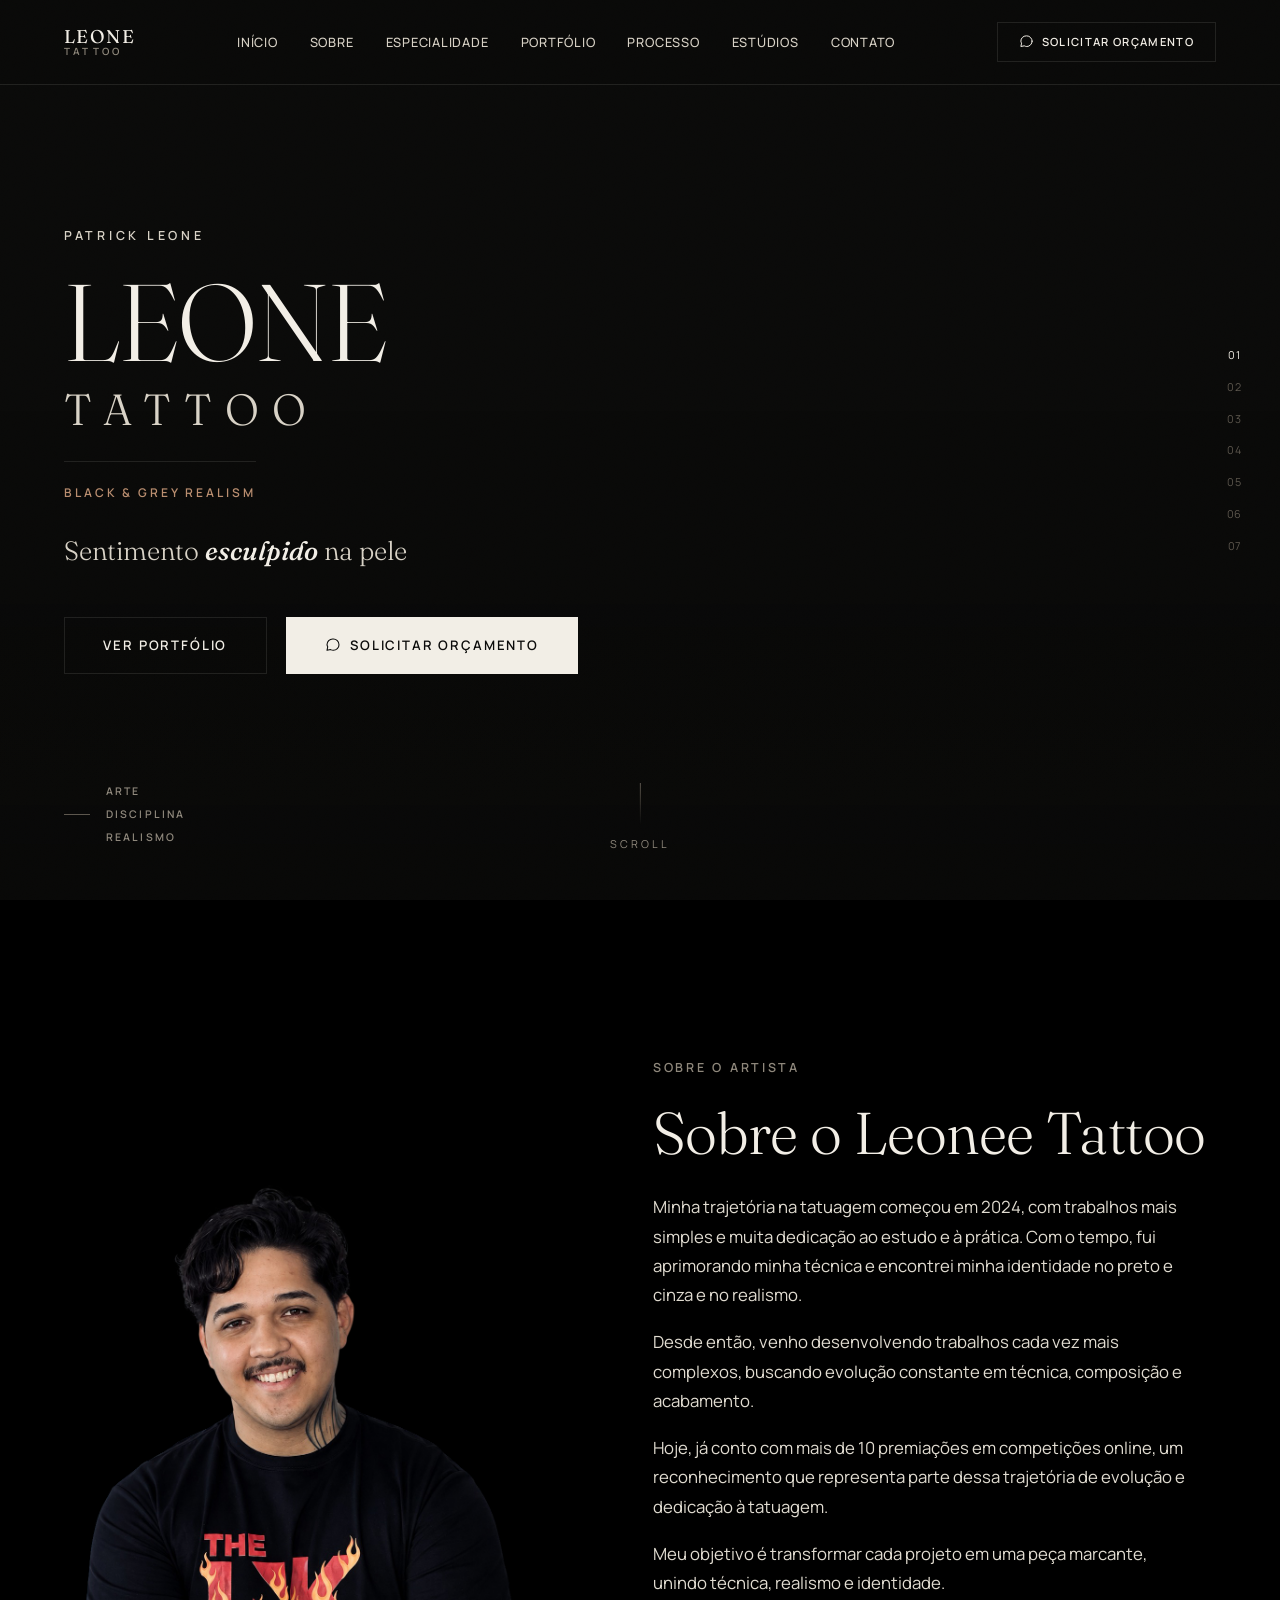
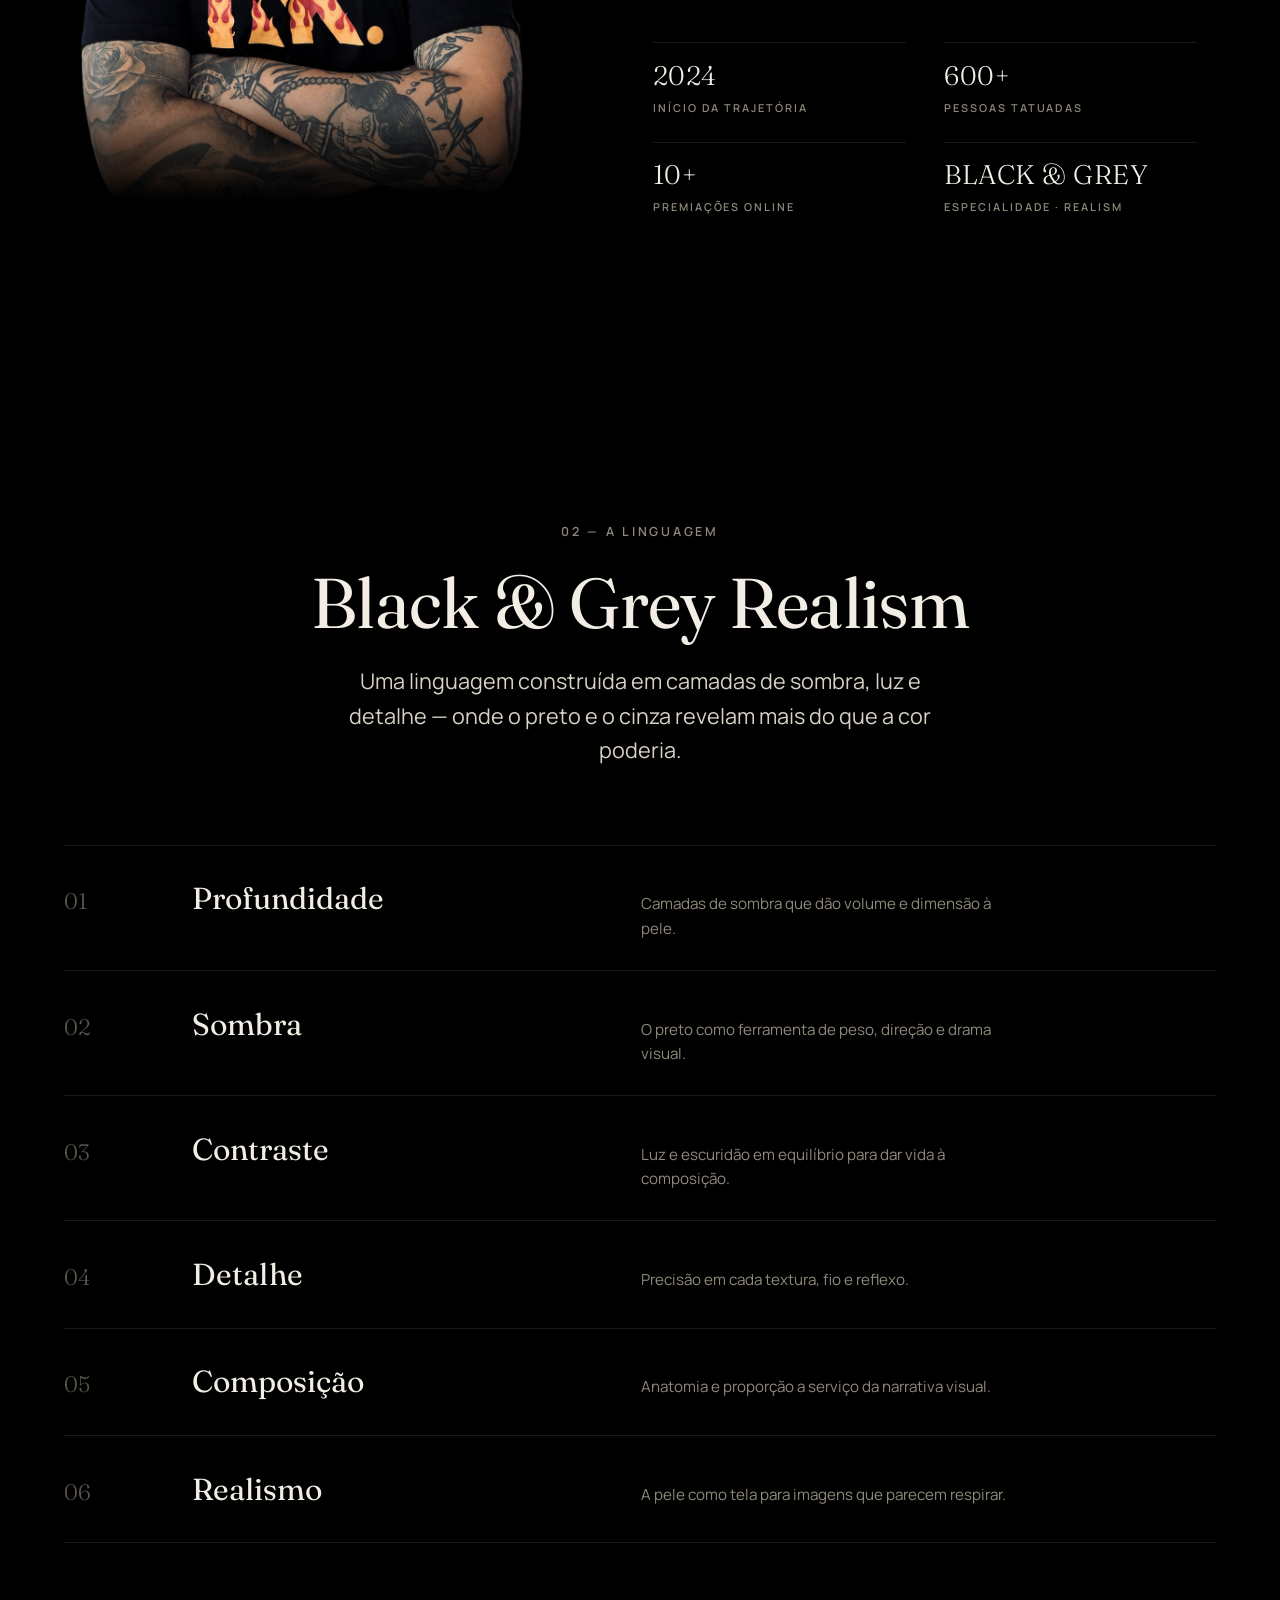
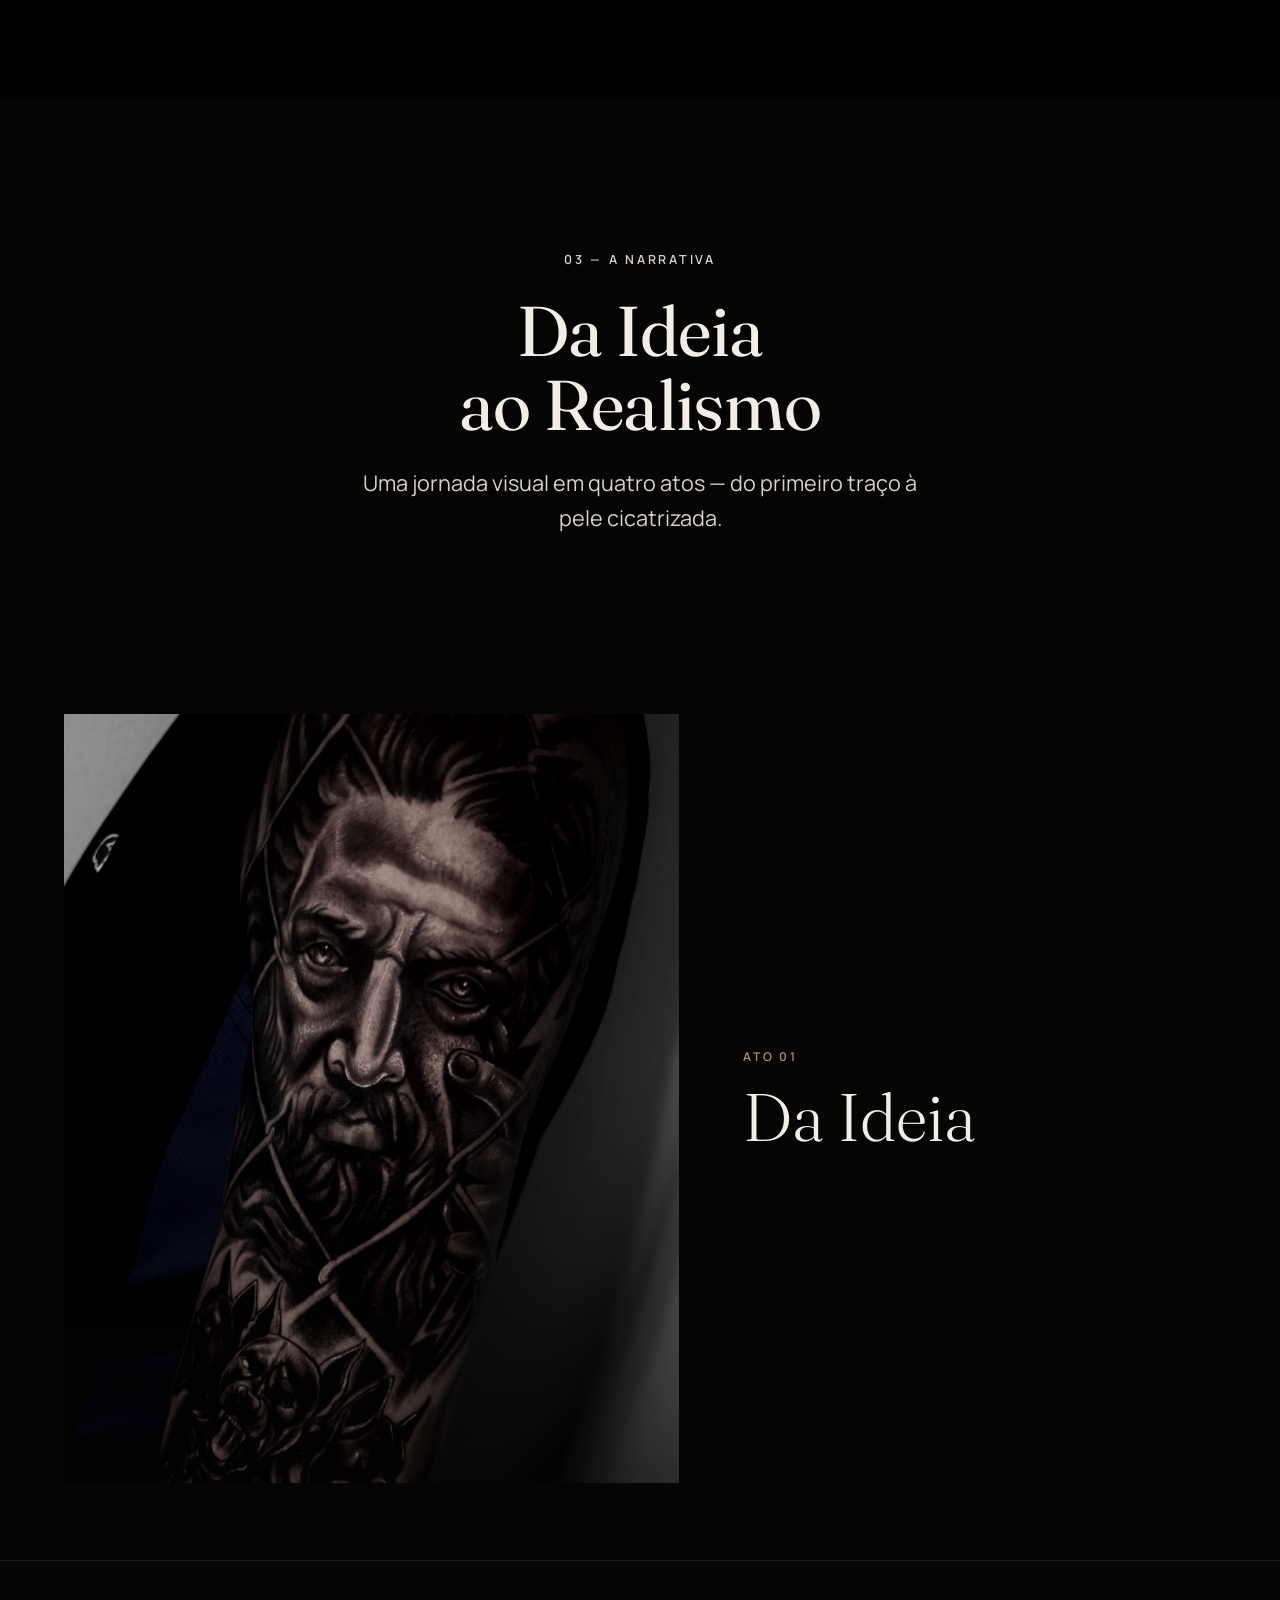
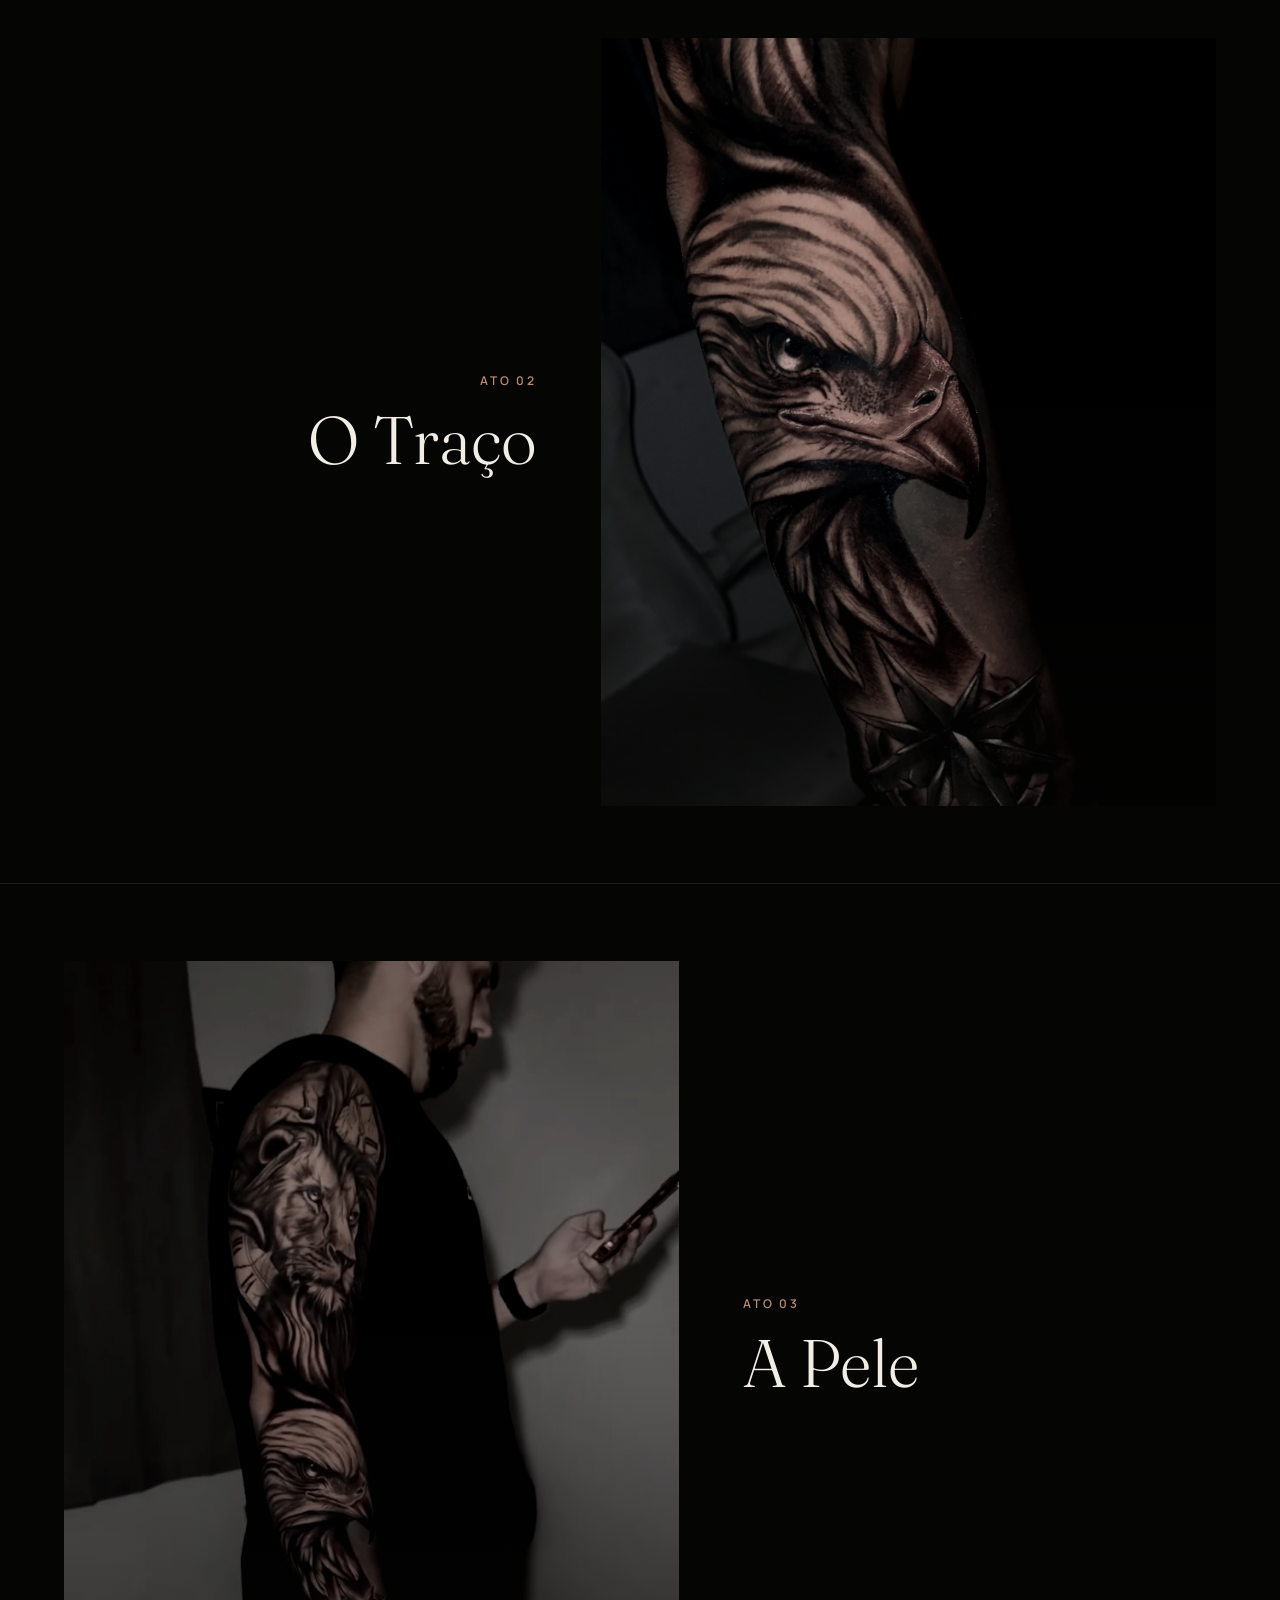
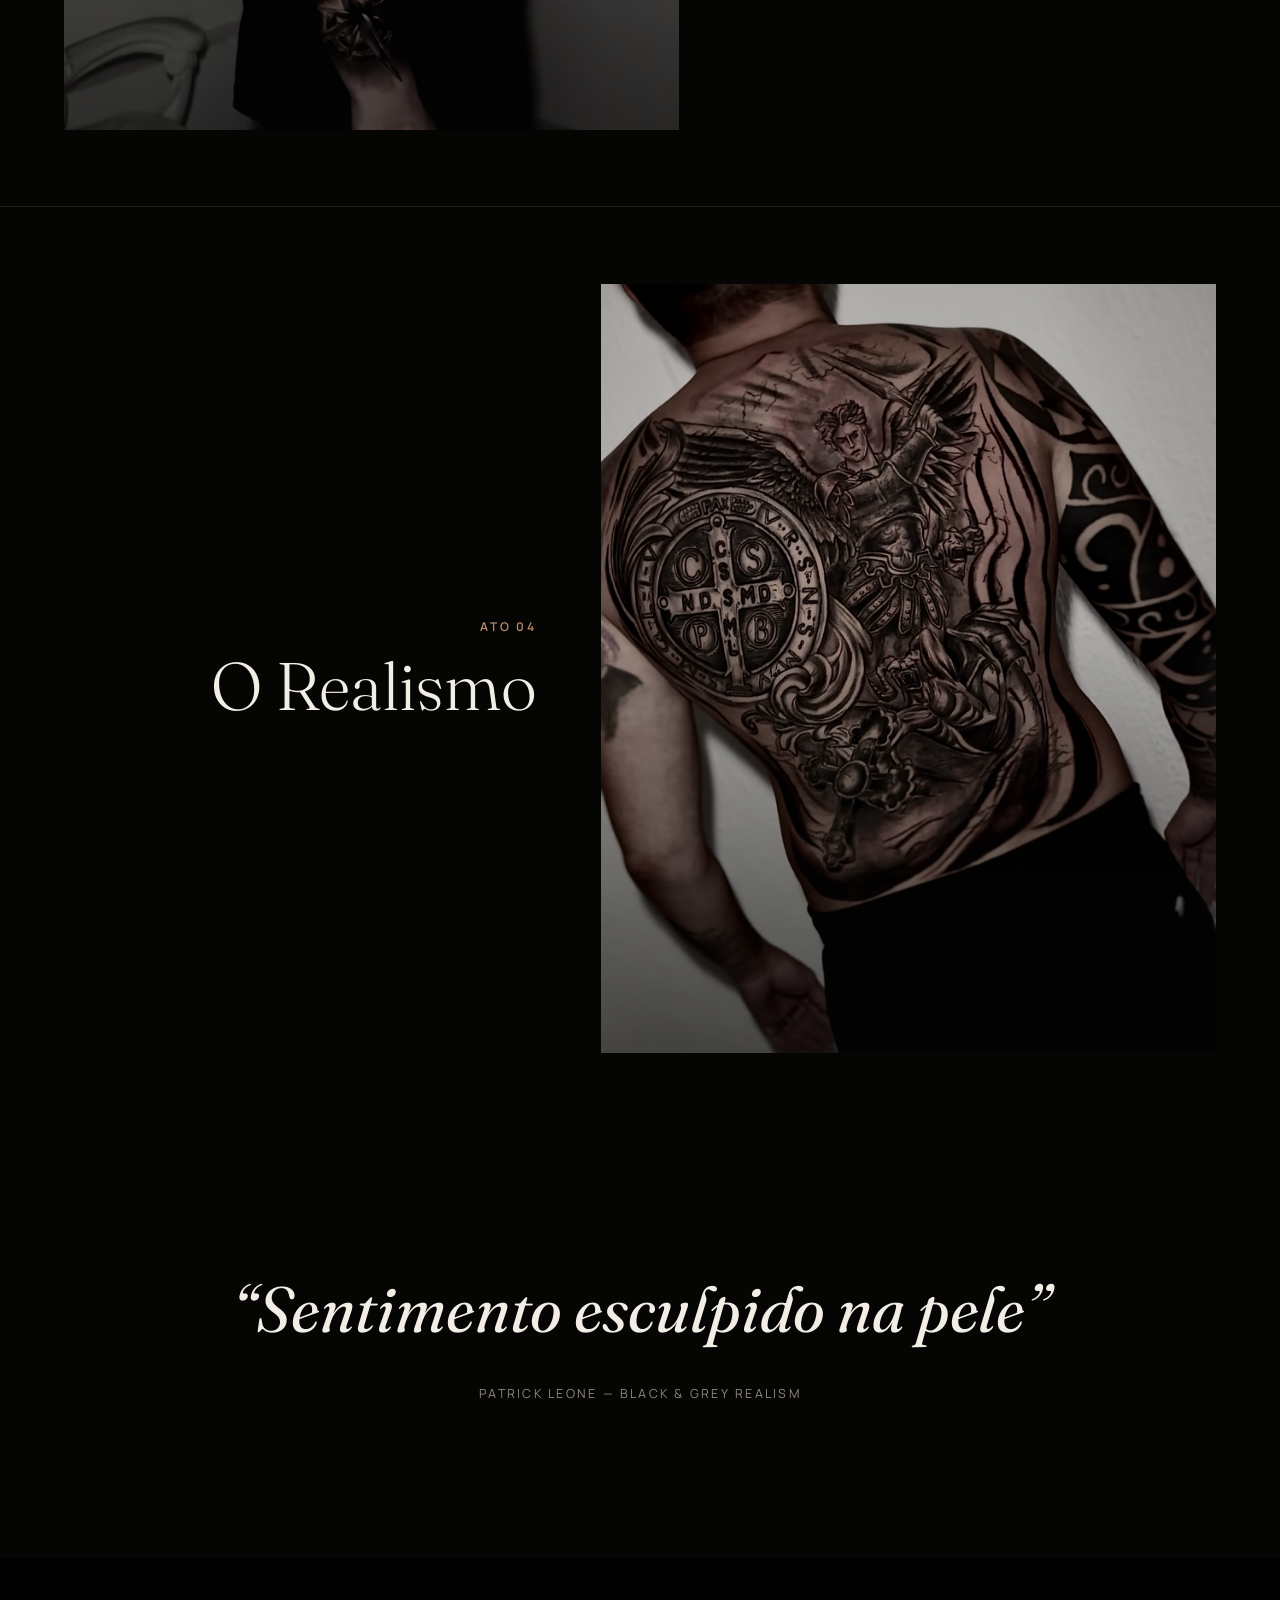
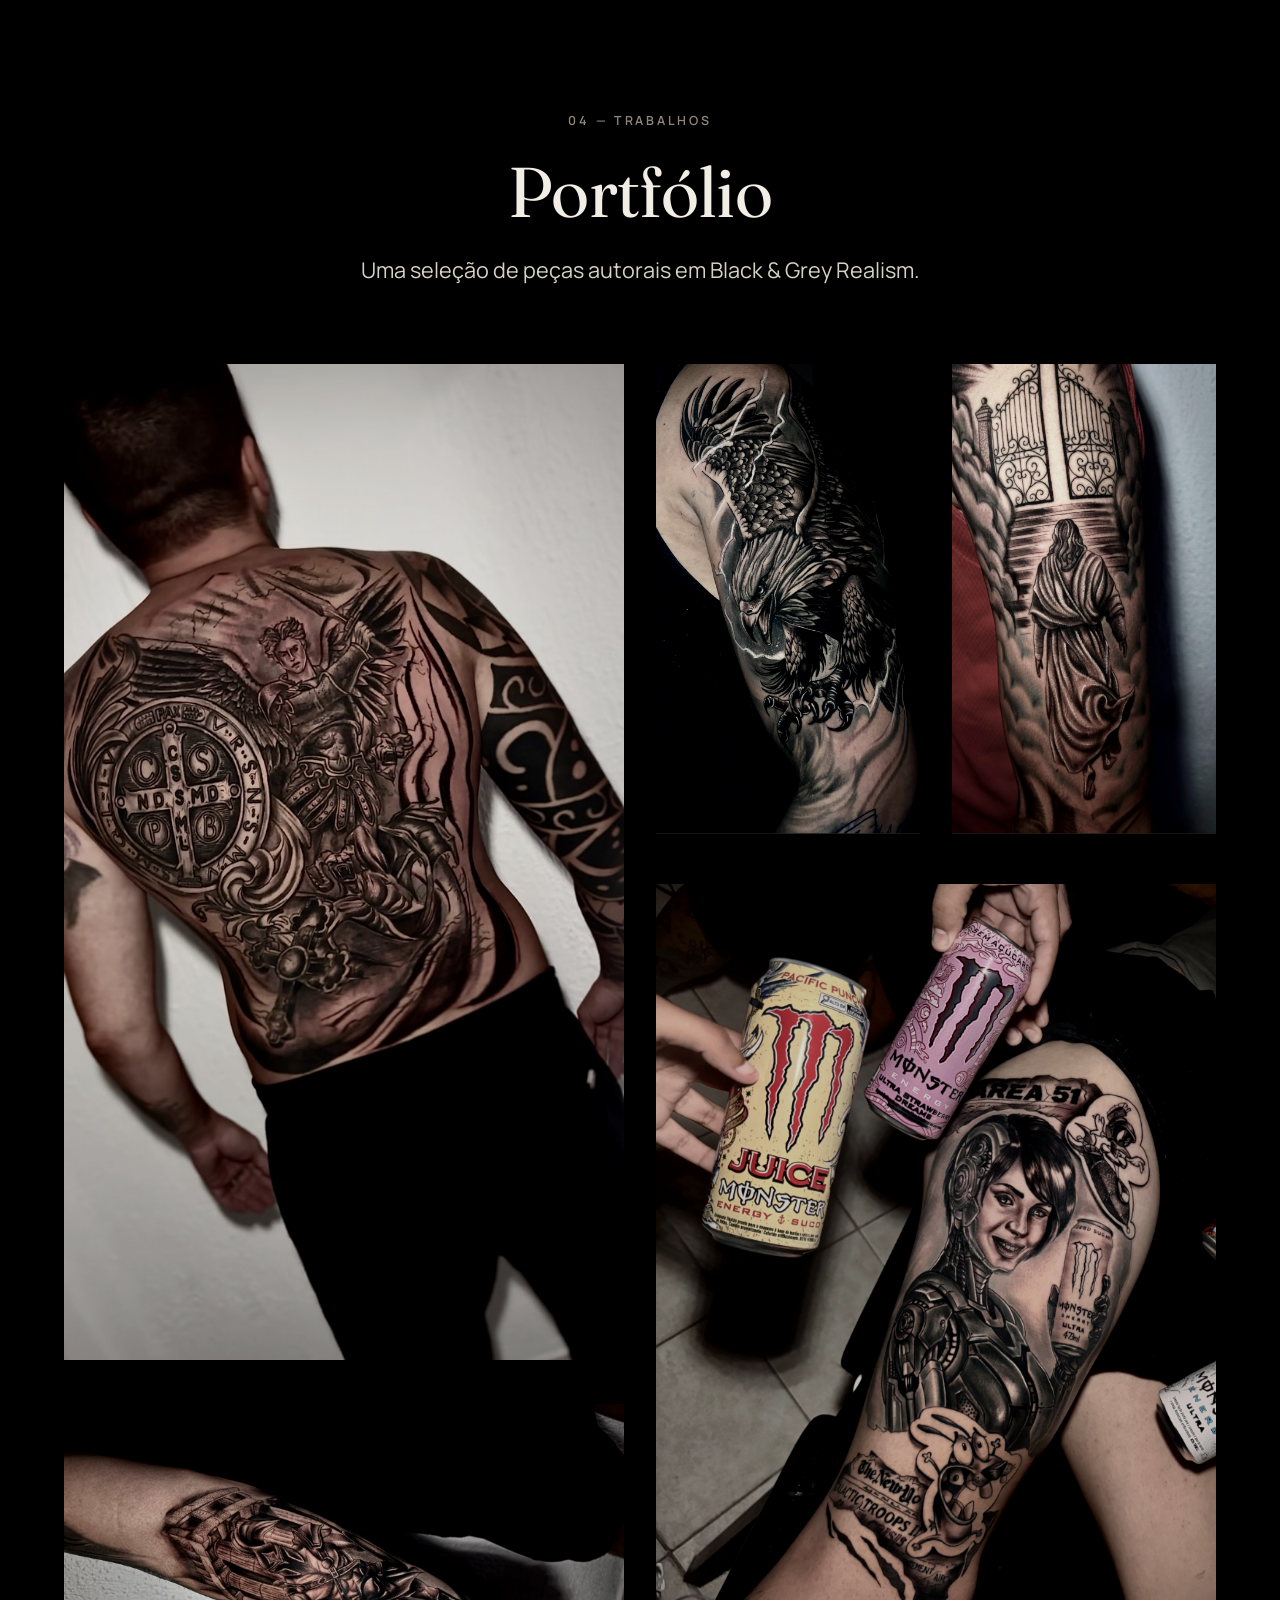
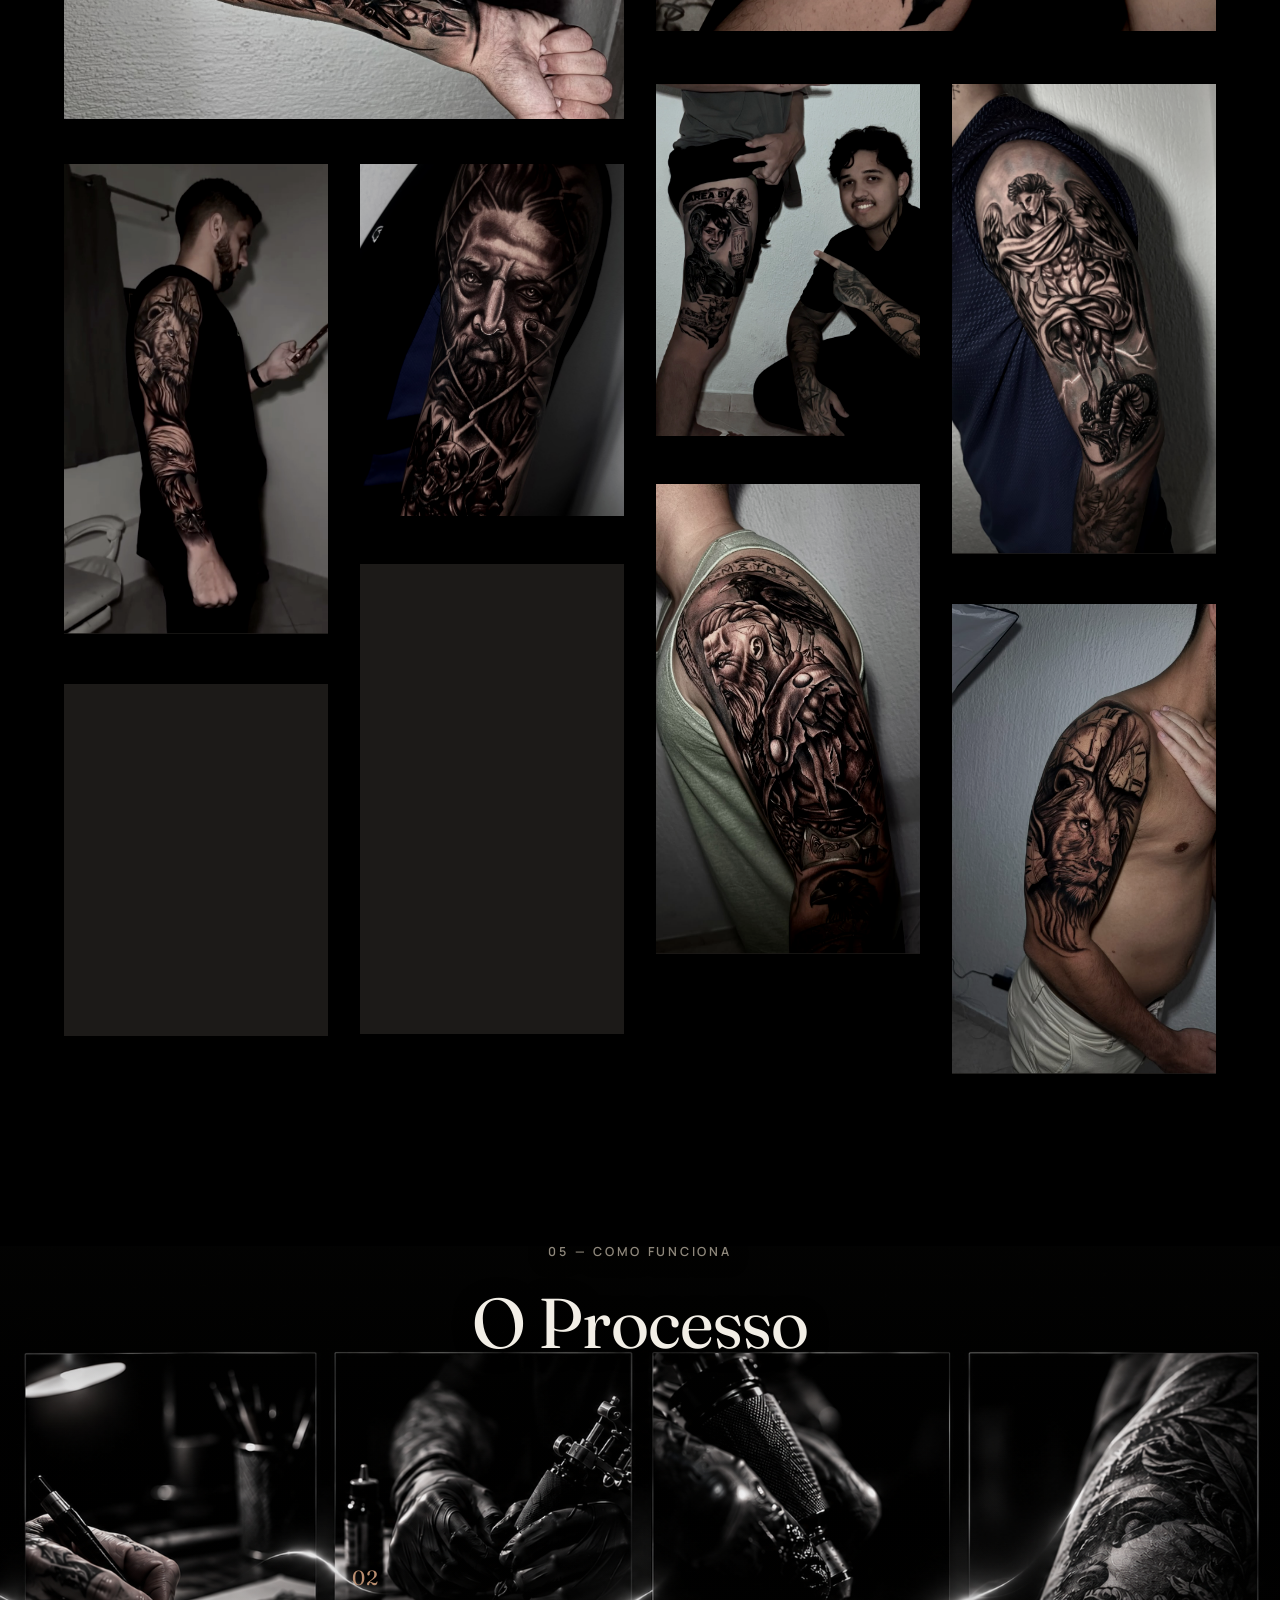
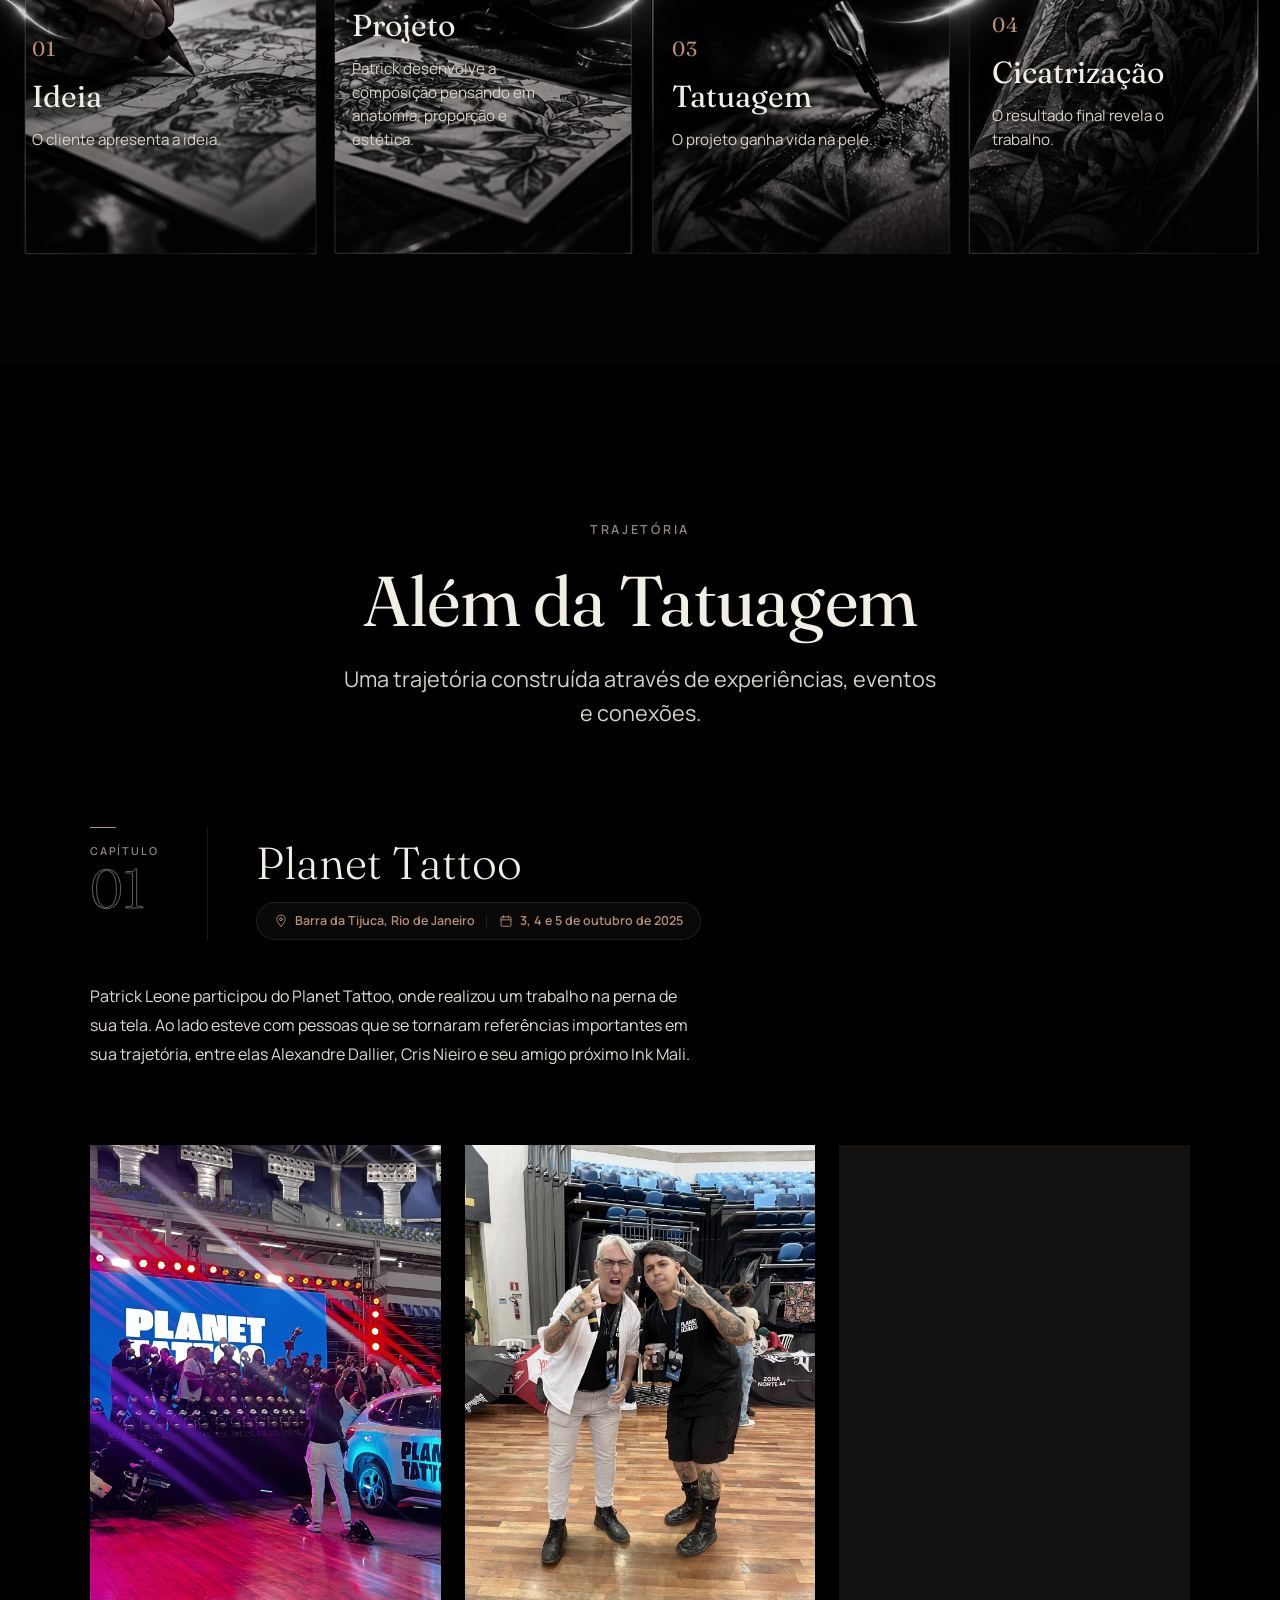
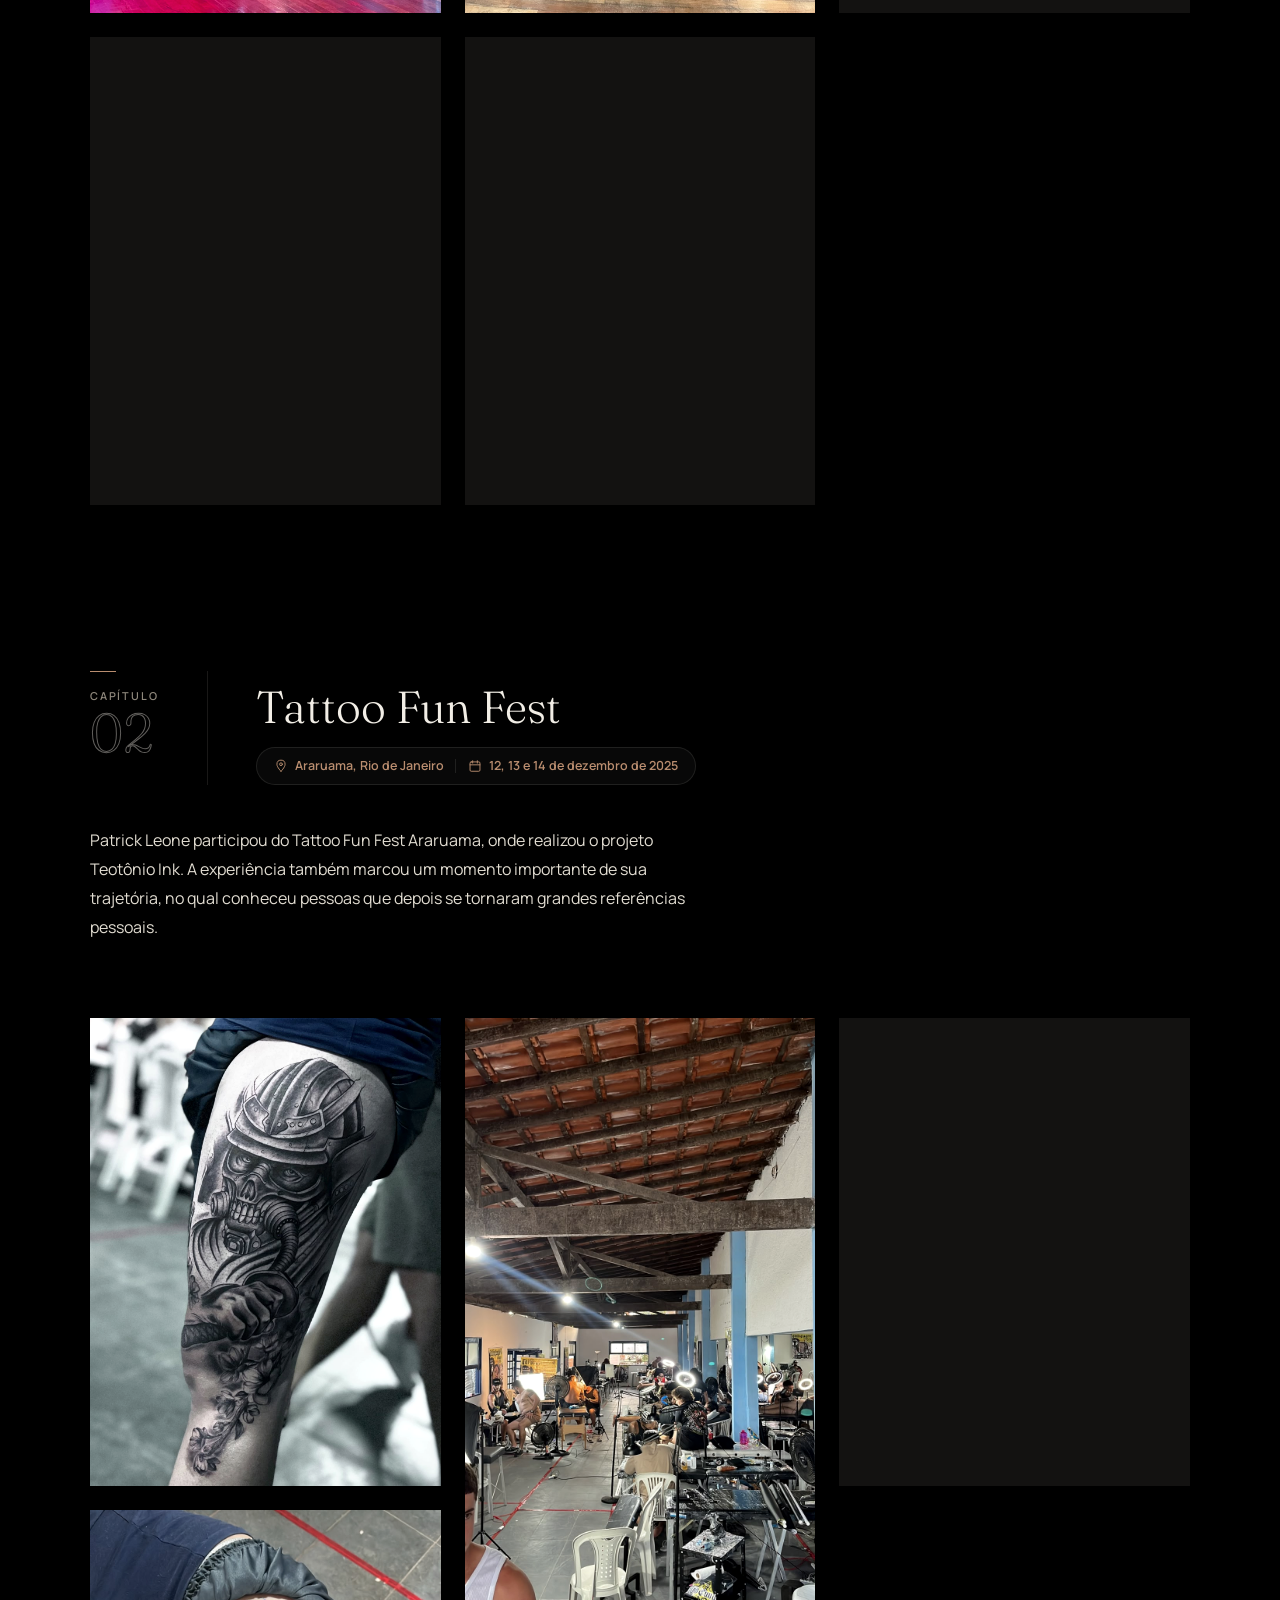
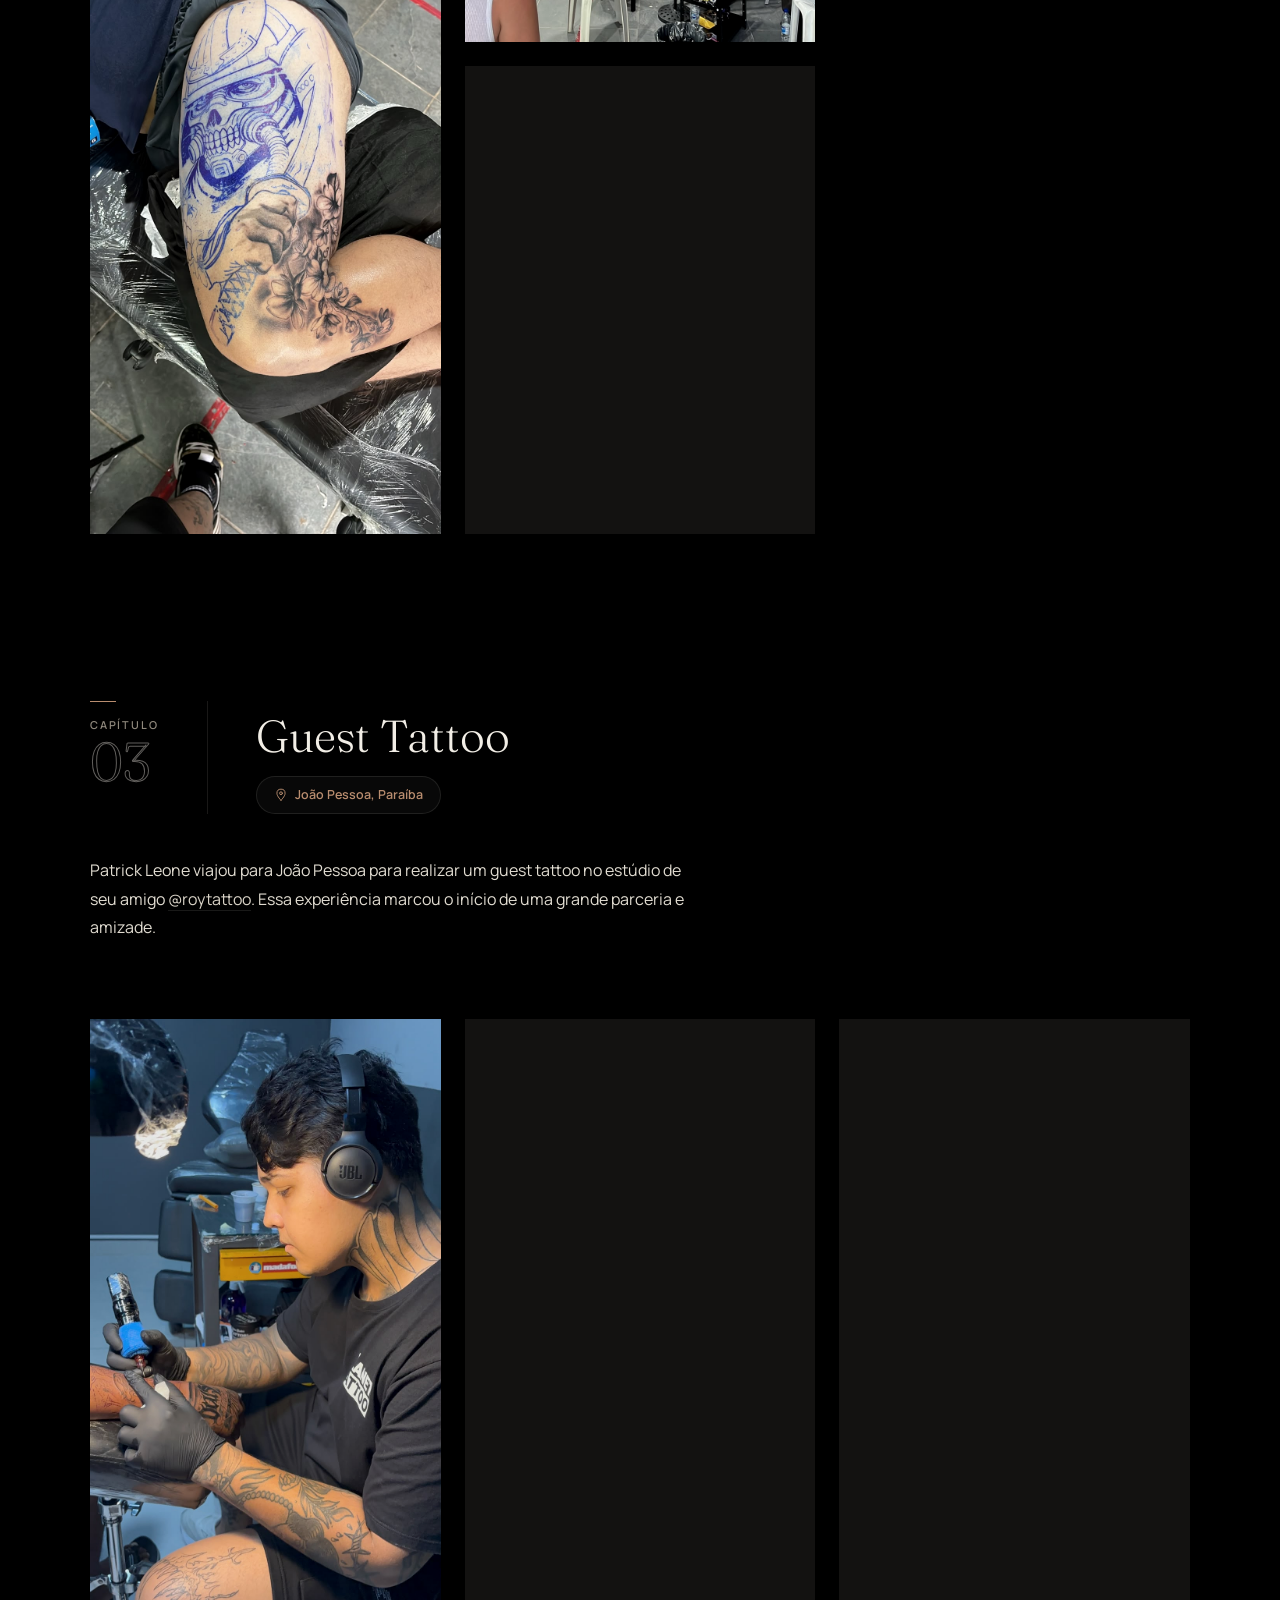
==== index.html @ 4dd58224 "Leone Tattoo — site inicial pronto para publicação" ====
<!DOCTYPE html>
<html lang="pt-BR">
<head>
<meta charset="UTF-8">
<meta name="viewport" content="width=device-width, initial-scale=1, viewport-fit=cover">
<title>Leone Tattoo | Tatuagem Black &amp; Grey Realism no Rio de Janeiro</title>
<meta name="description" content="Patrick Leone, tatuador de Black &amp; Grey Realism no Rio de Janeiro. Veja o portfólio, conheça o processo criativo e peça seu orçamento pelo WhatsApp.">
<meta name="robots" content="index, follow, max-image-preview:large">
<meta name="theme-color" content="#0a0a09">

<!-- SEO: TODAS as URLs absolutas abaixo (canonical, og:url, og:image, twitter:image e o
     JSON-LD) usam o domínio provisório https://DOMINIO-DO-SITE.com — o domínio oficial não
     está definido em nenhum lugar do projeto. Antes de publicar, substitua esse texto pelo
     domínio real (também em robots.txt e sitemap.xml). -->
<link rel="canonical" href="https://DOMINIO-DO-SITE.com/">

<link rel="icon" href="favicon.ico" sizes="48x48">
<link rel="icon" href="favicon.svg" type="image/svg+xml">
<link rel="apple-touch-icon" href="apple-touch-icon.png">

<meta property="og:type" content="website">
<meta property="og:site_name" content="Leone Tattoo">
<meta property="og:locale" content="pt_BR">
<meta property="og:title" content="Leone Tattoo | Tatuagem Black &amp; Grey Realism no Rio de Janeiro">
<meta property="og:description" content="Patrick Leone, tatuador de Black &amp; Grey Realism no Rio de Janeiro. Veja o portfólio, conheça o processo criativo e peça seu orçamento pelo WhatsApp.">
<meta property="og:url" content="https://DOMINIO-DO-SITE.com/">
<meta property="og:image" content="https://DOMINIO-DO-SITE.com/assets/hero/hero-scene.jpg">
<meta property="og:image:type" content="image/jpeg">
<meta property="og:image:width" content="1536">
<meta property="og:image:height" content="1024">
<meta property="og:image:alt" content="Agulha de tatuagem em ação sobre uma tatuagem realista em preto e cinza">

<meta name="twitter:card" content="summary_large_image">
<meta name="twitter:title" content="Leone Tattoo | Tatuagem Black &amp; Grey Realism no Rio de Janeiro">
<meta name="twitter:description" content="Patrick Leone, tatuador de Black &amp; Grey Realism no Rio de Janeiro. Veja o portfólio, conheça o processo criativo e peça seu orçamento pelo WhatsApp.">
<meta name="twitter:image" content="https://DOMINIO-DO-SITE.com/assets/hero/hero-scene.jpg">
<meta name="twitter:image:alt" content="Agulha de tatuagem em ação sobre uma tatuagem realista em preto e cinza">

<!-- Dados estruturados (schema.org). Só informações que já estão publicadas no próprio site:
     nome, Instagram, WhatsApp, cidade (Rio de Janeiro — Brasil) e os dois estúdios. Sem
     endereço de rua, avaliações, preço ou horários (não existem no projeto), então nada disso
     foi inventado — por isso NÃO há LocalBusiness (o Google exige endereço completo). -->
<script type="application/ld+json">
{
  "@context": "https://schema.org",
  "@graph": [
    {
      "@type": "WebSite",
      "@id": "https://DOMINIO-DO-SITE.com/#website",
      "url": "https://DOMINIO-DO-SITE.com/",
      "name": "Leone Tattoo",
      "inLanguage": "pt-BR",
      "publisher": { "@id": "https://DOMINIO-DO-SITE.com/#organization" }
    },
    {
      "@type": "WebPage",
      "@id": "https://DOMINIO-DO-SITE.com/#webpage",
      "url": "https://DOMINIO-DO-SITE.com/",
      "name": "Leone Tattoo | Tatuagem Black & Grey Realism no Rio de Janeiro",
      "description": "Patrick Leone, tatuador de Black & Grey Realism no Rio de Janeiro. Veja o portfólio, conheça o processo criativo e peça seu orçamento pelo WhatsApp.",
      "inLanguage": "pt-BR",
      "isPartOf": { "@id": "https://DOMINIO-DO-SITE.com/#website" },
      "about": { "@id": "https://DOMINIO-DO-SITE.com/#patrick" },
      "primaryImageOfPage": {
        "@type": "ImageObject",
        "url": "https://DOMINIO-DO-SITE.com/assets/hero/hero-scene.jpg",
        "width": 1536,
        "height": 1024
      }
    },
    {
      "@type": "Organization",
      "@id": "https://DOMINIO-DO-SITE.com/#organization",
      "name": "Leone Tattoo",
      "url": "https://DOMINIO-DO-SITE.com/",
      "image": "https://DOMINIO-DO-SITE.com/assets/hero/hero-scene.jpg",
      "founder": { "@id": "https://DOMINIO-DO-SITE.com/#patrick" },
      "sameAs": ["https://www.instagram.com/leonee_tattoo/"],
      "contactPoint": {
        "@type": "ContactPoint",
        "telephone": "+55-21-97698-1687",
        "contactType": "customer service",
        "availableLanguage": "Portuguese"
      }
    },
    {
      "@type": "Person",
      "@id": "https://DOMINIO-DO-SITE.com/#patrick",
      "name": "Patrick Leone",
      "jobTitle": "Tatuador",
      "description": "Tatuador especializado em Black & Grey Realism.",
      "url": "https://DOMINIO-DO-SITE.com/",
      "image": "https://DOMINIO-DO-SITE.com/assets/artist/pratrick%20leone.png",
      "telephone": "+55-21-97698-1687",
      "sameAs": ["https://www.instagram.com/leonee_tattoo/"],
      "knowsAbout": ["Black & Grey Realism", "Tatuagem realista"],
      "address": { "@type": "PostalAddress", "addressLocality": "Rio de Janeiro", "addressCountry": "BR" },
      "worksFor": { "@id": "https://DOMINIO-DO-SITE.com/#organization" },
      "workLocation": [
        {
          "@type": "Place",
          "name": "DeAngelis Tattoo Studio",
          "description": "Barra da Tijuca",
          "sameAs": "https://www.instagram.com/deangelistattoostudio/"
        },
        {
          "@type": "Place",
          "name": "Torre Tattoo Estúdio",
          "description": "Vista Alegre",
          "sameAs": "https://www.instagram.com/torretattooestudio/"
        }
      ]
    },
    {
      "@type": "Service",
      "@id": "https://DOMINIO-DO-SITE.com/#service",
      "name": "Tatuagem em Black & Grey Realism",
      "serviceType": "Tatuagem",
      "provider": { "@id": "https://DOMINIO-DO-SITE.com/#patrick" },
      "areaServed": { "@type": "City", "name": "Rio de Janeiro" }
    }
  ]
}
</script>

<link rel="preconnect" href="https://fonts.googleapis.com">
<link rel="preconnect" href="https://fonts.gstatic.com" crossorigin>
<link rel="preconnect" href="https://cdn.jsdelivr.net">
<link href="https://fonts.googleapis.com/css2?family=Fraunces:ital,opsz,wght@0,9..144,300;0,9..144,400;0,9..144,500;0,9..144,600;1,9..144,400;1,9..144,500&family=Manrope:wght@300;400;500;600;700&family=Playfair+Display:wght@700;800;900&display=swap" rel="stylesheet">

<link rel="stylesheet" href="css/style.css">
</head>
<body>

<header class="site-header" id="site-header">
  <div class="container header-inner">
    <a href="#hero" class="logo">LEONE<span>TATTOO</span></a>

    <nav class="main-nav" id="main-nav" aria-label="Navegação principal">
      <a href="#hero">Início</a>
      <a href="#sobre">Sobre</a>
      <a href="#especialidade">Especialidade</a>
      <a href="#portfolio">Portfólio</a>
      <a href="#processo">Processo</a>
      <a href="#estudios">Estúdios</a>
      <a href="#contato">Contato</a>
    </nav>

    <a href="#contato" class="btn btn-header">
      <svg viewBox="0 0 24 24" width="15" height="15" fill="none" stroke="currentColor" stroke-width="1.6" stroke-linecap="round" stroke-linejoin="round" aria-hidden="true"><path d="M21 11.5a8.5 8.5 0 0 1-8.5 8.5 8.4 8.4 0 0 1-4.1-1.1L3 20l1.1-5.4A8.4 8.4 0 0 1 3 11.5 8.5 8.5 0 0 1 11.5 3h.9A8.5 8.5 0 0 1 21 11.5Z"/></svg>
      Solicitar Orçamento
    </a>

    <button class="nav-toggle" id="nav-toggle" aria-label="Abrir menu" aria-expanded="false" aria-controls="main-nav">
      <span></span>
      <span></span>
      <span></span>
    </button>
  </div>
</header>

<main>

  <!-- ================= 1. HERO ================= -->
  <!-- Cena principal: o vídeo assets/video/Torre_Tattoo_Studio_logo_reveal.mp4 (animação
       cinematográfica do logo da Torre Tattoo Studio sobre fundo preto, 1280x720) É o fundo
       do Hero. Trocado no lugar do antigo assets/video/tattoo-machine.mp4 (removido do
       projeto pelo usuário) — o arquivo assets/hero/hero-scene.jpg também não é usado aqui.
       .hero-bg-video ocupa 100% do Hero (position:absolute + object-fit:cover).
       AUTÔNOMO por definição: autoplay+loop+muted+playsinline, sem nenhum JS controlando
       currentTime/scale/pan por scroll (isso existia só para o vídeo antigo e foi removido
       de js/app.js). O vídeo toca do jeito que foi gravado, sem filtro/brightness/overlay
       animado por cima, independente de scroll ou interação. O scroll continua controlando
       só a coreografia de texto do Hero (pin + fade/parallax), que não mudou. -->
  <section class="section hero" id="hero">
    <div class="hero-photo">
      <video class="hero-bg-video" src="assets/video/Torre_Tattoo_Studio_logo_reveal.mp4" autoplay muted loop playsinline preload="auto" aria-hidden="true"></video>
      <div class="hero-photo-scrim"></div>
    </div>

    <div class="hero-content container">
      <div class="hero-text">
        <span class="hero-eyebrow">Patrick Leone</span>
        <h1 class="hero-title">
          <span class="line">LEONE</span>
          <span class="line hero-title-sub">TATTOO</span>
        </h1>
        <span class="hero-tag">Black &amp; Grey Realism</span>
        <p class="hero-tagline">Sentimento <em>esculpido</em> na pele</p>

        <div class="hero-ctas">
          <a href="#portfolio" class="btn btn-secondary">Ver Portfólio</a>
          <a href="#contato" class="btn btn-primary">
            <svg viewBox="0 0 24 24" width="16" height="16" fill="none" stroke="currentColor" stroke-width="1.6" stroke-linecap="round" stroke-linejoin="round" aria-hidden="true"><path d="M21 11.5a8.5 8.5 0 0 1-8.5 8.5 8.4 8.4 0 0 1-4.1-1.1L3 20l1.1-5.4A8.4 8.4 0 0 1 3 11.5 8.5 8.5 0 0 1 11.5 3h.9A8.5 8.5 0 0 1 21 11.5Z"/></svg>
            Solicitar Orçamento
          </a>
        </div>
      </div>
    </div>

    <div class="hero-side hero-side--left" aria-hidden="true">
      <span class="hero-side-line"></span>
      <ul class="hero-values">
        <li>Arte</li>
        <li>Disciplina</li>
        <li>Realismo</li>
      </ul>
    </div>

    <div class="hero-side hero-side--right" aria-hidden="true">
      <ol class="hero-index">
        <li class="is-active">01</li>
        <li>02</li>
        <li>03</li>
        <li>04</li>
        <li>05</li>
        <li>06</li>
        <li>07</li>
      </ol>
    </div>

    <p class="hero-statement" aria-hidden="true">Mais que tatuagem<br>é expressão</p>

    <div class="scroll-cue">
      <span class="scroll-line"></span>
      <span class="scroll-text">Scroll</span>
    </div>
  </section>

  <!-- ================= 2. SOBRE O ARTISTA ================= -->
  <!-- Nova composição editorial: foto do Patrick à esquerda, biografia + destaques à direita
       (no mobile a foto vem primeiro, depois o texto). A foto é assets/artist/pratrick leone.png
       (o arquivo real no disco se chama "pratrick", com "r" a mais — não foi renomeado/movido;
       o espaço vai como %20 no src). É um recorte com fundo transparente, exibido sem filtro
       nem recorte de conteúdo: só um fade suave na borda inferior (máscara em CSS) integra o
       corte do quadro ao fundo preto. Texto exatamente como fornecido pelo Patrick — nada foi
       acrescentado. A antiga animação tipográfica "PATRICK LEONE" (letras 3D no fundo) foi
       REMOVIDA por completo desta seção (HTML, CSS e JS) de forma temporária, para avaliar esta
       composição antes de decidir se ela volta. A entrada (fade/slide suave, uma vez só) é o
       observer de js/app.js; sem JS ou com prefers-reduced-motion tudo fica visível e parado. -->
  <section class="section sobre" id="sobre">
    <div class="container artist-layout">
      <div class="artist-photo-col">
        <img class="artist-photo" src="assets/artist/pratrick%20leone.png" width="996" height="1579" loading="lazy" decoding="async" alt="Patrick Leone, tatuador, sorrindo de braços cruzados, com tatuagens nos braços e no pescoço">
      </div>

      <div class="artist-text-col">
        <span class="label">Sobre o Artista</span>
        <h2 class="artist-name">Sobre o Leonee Tattoo</h2>
        <div class="artist-body">
          <p>Minha trajetória na tatuagem começou em 2024, com trabalhos mais simples e muita dedicação ao estudo e à prática. Com o tempo, fui aprimorando minha técnica e encontrei minha identidade no preto e cinza e no realismo.</p>
          <p>Desde então, venho desenvolvendo trabalhos cada vez mais complexos, buscando evolução constante em técnica, composição e acabamento.</p>
          <p>Hoje, já conto com mais de 10 premiações em competições online, um reconhecimento que representa parte dessa trajetória de evolução e dedicação à tatuagem.</p>
          <p>Meu objetivo é transformar cada projeto em uma peça marcante, unindo técnica, realismo e identidade.</p>
        </div>

        <ul class="artist-highlights">
          <li class="artist-highlight">
            <span class="artist-highlight-value">2024</span>
            <span class="artist-highlight-label">Início da trajetória</span>
          </li>
          <li class="artist-highlight">
            <span class="artist-highlight-value">600+</span>
            <span class="artist-highlight-label">Pessoas tatuadas</span>
          </li>
          <li class="artist-highlight">
            <span class="artist-highlight-value">10+</span>
            <span class="artist-highlight-label">Premiações online</span>
          </li>
          <li class="artist-highlight">
            <span class="artist-highlight-value">Black &amp; Grey</span>
            <span class="artist-highlight-label">Especialidade &middot; Realism</span>
          </li>
        </ul>
      </div>
    </div>
  </section>
  <!-- ================= 3. ESPECIALIDADE ================= -->
  <section class="section especialidade" id="especialidade">
    <div class="container">
      <div class="section-head section-head--center">
        <span class="label">02 &mdash; A Linguagem</span>
        <h2 class="section-title">Black &amp; Grey Realism</h2>
        <p class="lede lede--center">Uma linguagem construída em camadas de sombra, luz e detalhe &mdash; onde o preto e o cinza revelam mais do que a cor poderia.</p>
      </div>

      <ul class="feature-list">
        <li class="feature-item">
          <span class="feature-number">01</span>
          <span class="feature-name">Profundidade</span>
          <span class="feature-desc">Camadas de sombra que dão volume e dimensão à pele.</span>
        </li>
        <li class="feature-item">
          <span class="feature-number">02</span>
          <span class="feature-name">Sombra</span>
          <span class="feature-desc">O preto como ferramenta de peso, direção e drama visual.</span>
        </li>
        <li class="feature-item">
          <span class="feature-number">03</span>
          <span class="feature-name">Contraste</span>
          <span class="feature-desc">Luz e escuridão em equilíbrio para dar vida à composição.</span>
        </li>
        <li class="feature-item">
          <span class="feature-number">04</span>
          <span class="feature-name">Detalhe</span>
          <span class="feature-desc">Precisão em cada textura, fio e reflexo.</span>
        </li>
        <li class="feature-item">
          <span class="feature-number">05</span>
          <span class="feature-name">Composição</span>
          <span class="feature-desc">Anatomia e proporção a serviço da narrativa visual.</span>
        </li>
        <li class="feature-item">
          <span class="feature-number">06</span>
          <span class="feature-name">Realismo</span>
          <span class="feature-desc">A pele como tela para imagens que parecem respirar.</span>
        </li>
      </ul>
    </div>
  </section>

  <!-- ================= 4. EXPERIÊNCIA CINEMATOGRÁFICA ================= -->
  <!-- Layout estático em coluna (sem pin/zoom/crossfade nas imagens/textos dos atos —
       isso continua exatamente igual). A única animação desta seção é a fumaça
       atmosférica (.smoke-layer), contida dentro de #narrative-acts (overflow:hidden)
       e controlada pelo progresso do scroll da própria seção (ver js/app.js). Ela nunca
       existe fora deste container. -->
  <section class="section experiencia" id="experiencia">
    <div class="container section-head section-head--center">
      <span class="label label--light">03 &mdash; A Narrativa</span>
      <h2 class="section-title">Da Ideia<br>ao Realismo</h2>
      <p class="lede lede--center">Uma jornada visual em quatro atos &mdash; do primeiro traço à pele cicatrizada.</p>
    </div>

    <div class="narrative-acts" id="narrative-acts">
      <div class="smoke-layer smoke-back" aria-hidden="true"></div>
      <div class="smoke-layer smoke-main" aria-hidden="true"></div>
      <div class="smoke-layer smoke-front" aria-hidden="true"></div>

      <article class="narrative-act" data-act="1">
        <div class="narrative-media">
          <img src="assets/works/04.jpg" width="2110" height="2813" loading="lazy" decoding="async" alt="Retrato sombrio em Black &amp; Grey Realism — o início de uma ideia">
        </div>
        <div class="narrative-caption">
          <span class="narrative-index">Ato 01</span>
          <h3 class="narrative-title">Da Ideia</h3>
        </div>
      </article>

      <article class="narrative-act narrative-act--reverse" data-act="2">
        <div class="narrative-media">
          <img src="assets/works/02.jpg" width="1536" height="2047" loading="lazy" decoding="async" alt="Detalhe de linhas e sombreamento em Black &amp; Grey Realism">
        </div>
        <div class="narrative-caption">
          <span class="narrative-index">Ato 02</span>
          <h3 class="narrative-title">O Traço</h3>
        </div>
      </article>

      <article class="narrative-act" data-act="3">
        <div class="narrative-media">
          <img src="assets/works/01.jpg" width="720" height="1280" loading="lazy" decoding="async" alt="Sleeve em Black &amp; Grey Realism sobre a pele do braço">
        </div>
        <div class="narrative-caption">
          <span class="narrative-index">Ato 03</span>
          <h3 class="narrative-title">A Pele</h3>
        </div>
      </article>

      <article class="narrative-act narrative-act--reverse" data-act="4">
        <div class="narrative-media">
          <img src="assets/works/05.jpg" width="720" height="1280" loading="lazy" decoding="async" alt="Tatuagem nas costas com arcanjo — realismo completo em Black &amp; Grey">
        </div>
        <div class="narrative-caption">
          <span class="narrative-index">Ato 04</span>
          <h3 class="narrative-title">O Realismo</h3>
        </div>
      </article>
    </div>

    <div class="narrative-close">
      <p class="narrative-tagline">&ldquo;Sentimento esculpido na pele&rdquo;</p>
      <p class="narrative-credit">Patrick Leone &mdash; Black &amp; Grey Realism</p>
    </div>
  </section>

  <!-- ================= 5. PORTFÓLIO ================= -->
  <section class="section portfolio" id="portfolio">
    <div class="container">
      <div class="section-head section-head--center">
        <span class="label">04 &mdash; Trabalhos</span>
        <h2 class="section-title">Portfólio</h2>
        <p class="lede lede--center">Uma seleção de peças autorais em Black &amp; Grey Realism.</p>
      </div>

      <!-- 13 trabalhos em composição editorial. A ORDEM aqui é a ordem editorial (não a ordem dos
           arquivos): foi calculada para os destaques de 2 colunas + grid-auto-flow:dense fecharem sem
           buracos em 4, 3 e 2 colunas (ver css/style.css). O número que aparece no hover, o aria-label e o
           contador do lightbox seguem a POSIÇÃO no grid (01 a 13). Classes --feat-Nc = ocupa 2 colunas
           quando o grid tem N colunas. -->
      <div class="portfolio-grid" id="portfolio-grid">
        <button class="portfolio-item portfolio-item--feat-4c" type="button" data-index="0" aria-label="Ampliar trabalho 01 do portfólio">
          <img src="assets/works/05.jpg" width="720" height="1280" loading="lazy" decoding="async" alt="Tatuagem nas costas com arcanjo e medalha de São Bento">
          <span class="portfolio-item-index">01</span>
        </button>
        <button class="portfolio-item" type="button" data-index="1" aria-label="Ampliar trabalho 02 do portfólio">
          <img src="assets/works/12.jpeg" width="900" height="1600" loading="lazy" decoding="async" alt="Tatuagem Black &amp; Grey Realism de águia em voo rasante, com garras abertas e raios ao redor, no braço">
          <span class="portfolio-item-index">02</span>
        </button>
        <button class="portfolio-item portfolio-item--feat-3c portfolio-item--feat-4c" type="button" data-index="2" aria-label="Ampliar trabalho 03 do portfólio">
          <img src="assets/works/03.jpg" width="1536" height="2048" loading="lazy" decoding="async" alt="Tatuagem de coxa em estilo realista">
          <span class="portfolio-item-index">03</span>
        </button>
        <button class="portfolio-item portfolio-item--feat-2c portfolio-item--feat-3c portfolio-item--feat-4c" type="button" data-index="3" aria-label="Ampliar trabalho 04 do portfólio">
          <img src="assets/works/10.jpeg" width="1600" height="900" loading="lazy" decoding="async" alt="Antebraço tatuado em Black &amp; Grey Realism com figura de guerreiro de armadura entre colunas de pedra">
          <span class="portfolio-item-index">04</span>
        </button>
        <button class="portfolio-item" type="button" data-index="4" aria-label="Ampliar trabalho 05 do portfólio">
          <img src="assets/works/11.jpeg" width="900" height="1600" loading="lazy" decoding="async" alt="Tatuagem Black &amp; Grey Realism no braço de uma figura de túnica subindo uma escadaria entre nuvens em direção a portões de ferro ornamentados">
          <span class="portfolio-item-index">05</span>
        </button>
        <button class="portfolio-item" type="button" data-index="5" aria-label="Ampliar trabalho 06 do portfólio">
          <img src="assets/works/07.jpg" width="1536" height="2048" loading="lazy" decoding="async" alt="Bastidor de trabalhos em Black &amp; Grey Realism">
          <span class="portfolio-item-index">06</span>
        </button>
        <button class="portfolio-item" type="button" data-index="6" aria-label="Ampliar trabalho 07 do portfólio">
          <img src="assets/works/06.jpg" width="1215" height="2160" loading="lazy" decoding="async" alt="Sleeve com anjo e serpente em Black &amp; Grey Realism">
          <span class="portfolio-item-index">07</span>
        </button>
        <button class="portfolio-item" type="button" data-index="7" aria-label="Ampliar trabalho 08 do portfólio">
          <img src="assets/works/01.jpg" width="720" height="1280" loading="lazy" decoding="async" alt="Sleeve em Black &amp; Grey Realism com leão, relógio e águia">
          <span class="portfolio-item-index">08</span>
        </button>
        <button class="portfolio-item portfolio-item--feat-3c" type="button" data-index="8" aria-label="Ampliar trabalho 09 do portfólio">
          <img src="assets/works/04.jpg" width="2110" height="2813" loading="lazy" decoding="async" alt="Retrato sombrio em Black &amp; Grey Realism no braço">
          <span class="portfolio-item-index">09</span>
        </button>
        <button class="portfolio-item" type="button" data-index="9" aria-label="Ampliar trabalho 10 do portfólio">
          <img src="assets/works/09.jpeg" width="900" height="1600" loading="lazy" decoding="async" alt="Tatuagem Black &amp; Grey Realism no ombro e braço com guerreiro viking de barba trançada, corvo e machado, cercado por runas">
          <span class="portfolio-item-index">10</span>
        </button>
        <button class="portfolio-item" type="button" data-index="10" aria-label="Ampliar trabalho 11 do portfólio">
          <img src="assets/works/08.jpg" width="1215" height="2160" loading="lazy" decoding="async" alt="Sleeve com navio, retrato e âncora em Black &amp; Grey Realism">
          <span class="portfolio-item-index">11</span>
        </button>
        <button class="portfolio-item" type="button" data-index="11" aria-label="Ampliar trabalho 12 do portfólio">
          <img src="assets/works/13.jpeg" width="900" height="1600" loading="lazy" decoding="async" alt="Tatuagem Black &amp; Grey Realism de leão com relógio de números romanos partido, no ombro e braço">
          <span class="portfolio-item-index">12</span>
        </button>
        <button class="portfolio-item" type="button" data-index="12" aria-label="Ampliar trabalho 13 do portfólio">
          <img src="assets/works/02.jpg" width="1536" height="2047" loading="lazy" decoding="async" alt="Detalhe de cabeça de águia tatuada em Black &amp; Grey Realism">
          <span class="portfolio-item-index">13</span>
        </button>
      </div>
    </div>
  </section>

  <!-- ================= 6. PROCESSO (reconstruída do zero) ================= -->
  <!-- assets/process/processo-bg.png é UMA ÚNICA imagem (1672x941, os 4 quadros já
       compostos nela), aplicada uma única vez como background de .process-section — nunca
       em cards individuais. .process-overlay e .process-inner são camadas absolutas
       (inset:0) por cima dela; .process-inner nunca participa do cálculo de altura da
       section (ver CSS), então o texto não tem como "escorregar" pra fora da imagem.
       .process-item é só texto: sem background/border/box-shadow próprios — a grid de 4
       colunas é inteiramente invisível. id="processo" mantido para a navegação (#processo)
       continuar funcionando. -->
  <section class="process-section" id="processo">
    <div class="process-overlay"></div>

    <!-- Filetes de luz animados: os filetes brancos da foto continuam intactos (são pixels de
         processo-bg.png — a imagem não foi alterada). Este SVG decorativo só desenha, POR CIMA,
         um ponto de luz percorrendo o MESMO trajeto (traçado a partir dos pixels da foto),
         da esquerda pra direita, em loop. 100% CSS (@keyframes streak-run-N em style.css) —
         sem JS, sem scroll, sem IntersectionObserver: roda sozinho, independente do scroll.
         viewBox = dimensões reais da imagem (1671x941) + preserveAspectRatio "slice" = mesmo
         enquadramento do background-size:cover/center, então alinha em qualquer largura. -->    <svg class="process-streak" viewBox="0 0 1671 941" preserveAspectRatio="xMidYMid slice" aria-hidden="true" focusable="false">
      <defs>
        <filter id="streak-blur-halo" x="-60%" y="-150%" width="220%" height="400%"><feGaussianBlur stdDeviation="10"/></filter>
        <filter id="streak-blur-glow" x="-60%" y="-150%" width="220%" height="400%"><feGaussianBlur stdDeviation="3.5"/></filter>
        <filter id="streak-blur-core" x="-60%" y="-150%" width="220%" height="400%"><feGaussianBlur stdDeviation="0.6"/></filter>
      </defs>
    <g class="streak-seg streak-seg--1">
      <path class="streak-halo" pathLength="1" filter="url(#streak-blur-halo)" d="M90.5 513.5 C88.8 513.0 83.8 511.8 80.5 510.7 C77.2 509.6 73.8 508.4 70.5 506.9 C67.2 505.5 63.8 503.8 60.5 501.9 C57.2 500.0 53.8 497.8 50.5 495.5 C47.2 493.2 43.8 490.6 40.5 487.9 C37.2 485.2 33.8 482.2 30.5 479.4 C27.2 476.6 23.8 473.5 20.5 470.9 C17.2 468.3 13.8 465.9 10.5 463.7 C7.2 461.5 2.2 458.9 0.5 457.9"/>
      <path class="streak-glow" pathLength="1" filter="url(#streak-blur-glow)" d="M90.5 513.5 C88.8 513.0 83.8 511.8 80.5 510.7 C77.2 509.6 73.8 508.4 70.5 506.9 C67.2 505.5 63.8 503.8 60.5 501.9 C57.2 500.0 53.8 497.8 50.5 495.5 C47.2 493.2 43.8 490.6 40.5 487.9 C37.2 485.2 33.8 482.2 30.5 479.4 C27.2 476.6 23.8 473.5 20.5 470.9 C17.2 468.3 13.8 465.9 10.5 463.7 C7.2 461.5 2.2 458.9 0.5 457.9"/>
      <path class="streak-tail streak-tail--long" pathLength="1" d="M90.5 513.5 C88.8 513.0 83.8 511.8 80.5 510.7 C77.2 509.6 73.8 508.4 70.5 506.9 C67.2 505.5 63.8 503.8 60.5 501.9 C57.2 500.0 53.8 497.8 50.5 495.5 C47.2 493.2 43.8 490.6 40.5 487.9 C37.2 485.2 33.8 482.2 30.5 479.4 C27.2 476.6 23.8 473.5 20.5 470.9 C17.2 468.3 13.8 465.9 10.5 463.7 C7.2 461.5 2.2 458.9 0.5 457.9"/>
      <path class="streak-tail streak-tail--mid" pathLength="1" d="M90.5 513.5 C88.8 513.0 83.8 511.8 80.5 510.7 C77.2 509.6 73.8 508.4 70.5 506.9 C67.2 505.5 63.8 503.8 60.5 501.9 C57.2 500.0 53.8 497.8 50.5 495.5 C47.2 493.2 43.8 490.6 40.5 487.9 C37.2 485.2 33.8 482.2 30.5 479.4 C27.2 476.6 23.8 473.5 20.5 470.9 C17.2 468.3 13.8 465.9 10.5 463.7 C7.2 461.5 2.2 458.9 0.5 457.9"/>
      <path class="streak-core" pathLength="1" filter="url(#streak-blur-core)" d="M90.5 513.5 C88.8 513.0 83.8 511.8 80.5 510.7 C77.2 509.6 73.8 508.4 70.5 506.9 C67.2 505.5 63.8 503.8 60.5 501.9 C57.2 500.0 53.8 497.8 50.5 495.5 C47.2 493.2 43.8 490.6 40.5 487.9 C37.2 485.2 33.8 482.2 30.5 479.4 C27.2 476.6 23.8 473.5 20.5 470.9 C17.2 468.3 13.8 465.9 10.5 463.7 C7.2 461.5 2.2 458.9 0.5 457.9"/>
    </g>
    <g class="streak-seg streak-seg--2">
      <path class="streak-halo" pathLength="1" filter="url(#streak-blur-halo)" d="M494.5 453.9 C492.5 453.5 486.2 452.4 482.5 451.3 C478.8 450.2 475.8 449.0 472.5 447.4 C469.2 445.9 465.8 443.9 462.5 442.0 C459.2 440.0 455.8 438.0 452.5 435.7 C449.2 433.4 445.8 430.8 442.5 428.1 C439.2 425.4 435.8 422.1 432.5 419.4 C429.2 416.7 425.8 413.9 422.5 411.7 C419.2 409.5 415.8 407.7 412.5 406.2 C409.2 404.7 405.8 403.7 402.5 402.9 C399.2 402.0 395.8 401.5 392.5 401.2 C389.2 400.9 385.8 400.8 382.5 401.0 C379.2 401.1 375.8 401.6 372.5 402.1 C369.2 402.6 366.8 403.4 362.5 404.1 C358.2 404.7 349.2 405.7 346.5 406.0"/>
      <path class="streak-glow" pathLength="1" filter="url(#streak-blur-glow)" d="M494.5 453.9 C492.5 453.5 486.2 452.4 482.5 451.3 C478.8 450.2 475.8 449.0 472.5 447.4 C469.2 445.9 465.8 443.9 462.5 442.0 C459.2 440.0 455.8 438.0 452.5 435.7 C449.2 433.4 445.8 430.8 442.5 428.1 C439.2 425.4 435.8 422.1 432.5 419.4 C429.2 416.7 425.8 413.9 422.5 411.7 C419.2 409.5 415.8 407.7 412.5 406.2 C409.2 404.7 405.8 403.7 402.5 402.9 C399.2 402.0 395.8 401.5 392.5 401.2 C389.2 400.9 385.8 400.8 382.5 401.0 C379.2 401.1 375.8 401.6 372.5 402.1 C369.2 402.6 366.8 403.4 362.5 404.1 C358.2 404.7 349.2 405.7 346.5 406.0"/>
      <path class="streak-tail streak-tail--long" pathLength="1" d="M494.5 453.9 C492.5 453.5 486.2 452.4 482.5 451.3 C478.8 450.2 475.8 449.0 472.5 447.4 C469.2 445.9 465.8 443.9 462.5 442.0 C459.2 440.0 455.8 438.0 452.5 435.7 C449.2 433.4 445.8 430.8 442.5 428.1 C439.2 425.4 435.8 422.1 432.5 419.4 C429.2 416.7 425.8 413.9 422.5 411.7 C419.2 409.5 415.8 407.7 412.5 406.2 C409.2 404.7 405.8 403.7 402.5 402.9 C399.2 402.0 395.8 401.5 392.5 401.2 C389.2 400.9 385.8 400.8 382.5 401.0 C379.2 401.1 375.8 401.6 372.5 402.1 C369.2 402.6 366.8 403.4 362.5 404.1 C358.2 404.7 349.2 405.7 346.5 406.0"/>
      <path class="streak-tail streak-tail--mid" pathLength="1" d="M494.5 453.9 C492.5 453.5 486.2 452.4 482.5 451.3 C478.8 450.2 475.8 449.0 472.5 447.4 C469.2 445.9 465.8 443.9 462.5 442.0 C459.2 440.0 455.8 438.0 452.5 435.7 C449.2 433.4 445.8 430.8 442.5 428.1 C439.2 425.4 435.8 422.1 432.5 419.4 C429.2 416.7 425.8 413.9 422.5 411.7 C419.2 409.5 415.8 407.7 412.5 406.2 C409.2 404.7 405.8 403.7 402.5 402.9 C399.2 402.0 395.8 401.5 392.5 401.2 C389.2 400.9 385.8 400.8 382.5 401.0 C379.2 401.1 375.8 401.6 372.5 402.1 C369.2 402.6 366.8 403.4 362.5 404.1 C358.2 404.7 349.2 405.7 346.5 406.0"/>
      <path class="streak-core" pathLength="1" filter="url(#streak-blur-core)" d="M494.5 453.9 C492.5 453.5 486.2 452.4 482.5 451.3 C478.8 450.2 475.8 449.0 472.5 447.4 C469.2 445.9 465.8 443.9 462.5 442.0 C459.2 440.0 455.8 438.0 452.5 435.7 C449.2 433.4 445.8 430.8 442.5 428.1 C439.2 425.4 435.8 422.1 432.5 419.4 C429.2 416.7 425.8 413.9 422.5 411.7 C419.2 409.5 415.8 407.7 412.5 406.2 C409.2 404.7 405.8 403.7 402.5 402.9 C399.2 402.0 395.8 401.5 392.5 401.2 C389.2 400.9 385.8 400.8 382.5 401.0 C379.2 401.1 375.8 401.6 372.5 402.1 C369.2 402.6 366.8 403.4 362.5 404.1 C358.2 404.7 349.2 405.7 346.5 406.0"/>
    </g>
    <g class="streak-seg streak-seg--3">
      <path class="streak-halo" pathLength="1" filter="url(#streak-blur-halo)" d="M853.5 449.5 C852.2 450.3 848.5 452.6 845.5 454.4 C842.5 456.2 838.8 458.2 835.5 460.3 C832.2 462.4 828.8 464.8 825.5 467.1 C822.2 469.4 818.8 472.0 815.5 474.4 C812.2 476.7 808.8 479.2 805.5 481.3 C802.2 483.5 798.8 485.4 795.5 487.2 C792.2 489.0 788.8 490.7 785.5 492.1 C782.2 493.5 778.8 494.7 775.5 495.7 C772.2 496.7 768.8 497.4 765.5 498.0 C762.2 498.6 758.8 499.0 755.5 499.2 C752.2 499.4 748.8 499.5 745.5 499.3 C742.2 499.1 738.8 498.6 735.5 498.0 C732.2 497.4 727.2 495.9 725.5 495.5"/>
      <path class="streak-glow" pathLength="1" filter="url(#streak-blur-glow)" d="M853.5 449.5 C852.2 450.3 848.5 452.6 845.5 454.4 C842.5 456.2 838.8 458.2 835.5 460.3 C832.2 462.4 828.8 464.8 825.5 467.1 C822.2 469.4 818.8 472.0 815.5 474.4 C812.2 476.7 808.8 479.2 805.5 481.3 C802.2 483.5 798.8 485.4 795.5 487.2 C792.2 489.0 788.8 490.7 785.5 492.1 C782.2 493.5 778.8 494.7 775.5 495.7 C772.2 496.7 768.8 497.4 765.5 498.0 C762.2 498.6 758.8 499.0 755.5 499.2 C752.2 499.4 748.8 499.5 745.5 499.3 C742.2 499.1 738.8 498.6 735.5 498.0 C732.2 497.4 727.2 495.9 725.5 495.5"/>
      <path class="streak-tail streak-tail--long" pathLength="1" d="M853.5 449.5 C852.2 450.3 848.5 452.6 845.5 454.4 C842.5 456.2 838.8 458.2 835.5 460.3 C832.2 462.4 828.8 464.8 825.5 467.1 C822.2 469.4 818.8 472.0 815.5 474.4 C812.2 476.7 808.8 479.2 805.5 481.3 C802.2 483.5 798.8 485.4 795.5 487.2 C792.2 489.0 788.8 490.7 785.5 492.1 C782.2 493.5 778.8 494.7 775.5 495.7 C772.2 496.7 768.8 497.4 765.5 498.0 C762.2 498.6 758.8 499.0 755.5 499.2 C752.2 499.4 748.8 499.5 745.5 499.3 C742.2 499.1 738.8 498.6 735.5 498.0 C732.2 497.4 727.2 495.9 725.5 495.5"/>
      <path class="streak-tail streak-tail--mid" pathLength="1" d="M853.5 449.5 C852.2 450.3 848.5 452.6 845.5 454.4 C842.5 456.2 838.8 458.2 835.5 460.3 C832.2 462.4 828.8 464.8 825.5 467.1 C822.2 469.4 818.8 472.0 815.5 474.4 C812.2 476.7 808.8 479.2 805.5 481.3 C802.2 483.5 798.8 485.4 795.5 487.2 C792.2 489.0 788.8 490.7 785.5 492.1 C782.2 493.5 778.8 494.7 775.5 495.7 C772.2 496.7 768.8 497.4 765.5 498.0 C762.2 498.6 758.8 499.0 755.5 499.2 C752.2 499.4 748.8 499.5 745.5 499.3 C742.2 499.1 738.8 498.6 735.5 498.0 C732.2 497.4 727.2 495.9 725.5 495.5"/>
      <path class="streak-core" pathLength="1" filter="url(#streak-blur-core)" d="M853.5 449.5 C852.2 450.3 848.5 452.6 845.5 454.4 C842.5 456.2 838.8 458.2 835.5 460.3 C832.2 462.4 828.8 464.8 825.5 467.1 C822.2 469.4 818.8 472.0 815.5 474.4 C812.2 476.7 808.8 479.2 805.5 481.3 C802.2 483.5 798.8 485.4 795.5 487.2 C792.2 489.0 788.8 490.7 785.5 492.1 C782.2 493.5 778.8 494.7 775.5 495.7 C772.2 496.7 768.8 497.4 765.5 498.0 C762.2 498.6 758.8 499.0 755.5 499.2 C752.2 499.4 748.8 499.5 745.5 499.3 C742.2 499.1 738.8 498.6 735.5 498.0 C732.2 497.4 727.2 495.9 725.5 495.5"/>
    </g>
    <g class="streak-seg streak-seg--4">
      <path class="streak-halo" pathLength="1" filter="url(#streak-blur-halo)" d="M1398.5 347.5 C1397.2 349.5 1393.5 355.2 1390.5 359.5 C1387.5 363.8 1383.8 368.6 1380.5 373.3 C1377.2 377.9 1373.8 382.8 1370.5 387.3 C1367.2 391.7 1363.8 395.9 1360.5 399.8 C1357.2 403.6 1353.8 407.1 1350.5 410.5 C1347.2 413.9 1343.8 417.0 1340.5 420.0 C1337.2 423.0 1333.8 425.8 1330.5 428.4 C1327.2 431.0 1323.8 433.3 1320.5 435.6 C1317.2 437.9 1313.8 439.9 1310.5 441.9 C1307.2 443.8 1303.8 445.5 1300.5 447.2 C1297.2 448.8 1293.8 450.4 1290.5 451.9 C1287.2 453.4 1283.8 455.0 1280.5 456.4 C1277.2 457.8 1273.8 459.1 1270.5 460.4 C1267.2 461.7 1263.8 462.7 1260.5 464.2 C1257.2 465.6 1253.8 467.4 1250.5 469.1 C1247.2 470.8 1243.8 472.9 1240.5 474.6 C1237.2 476.3 1233.8 477.8 1230.5 479.2 C1227.2 480.6 1223.8 481.8 1220.5 482.9 C1217.2 484.1 1213.8 485.1 1210.5 486.1 C1207.2 487.0 1203.8 487.9 1200.5 488.7 C1197.2 489.5 1193.8 490.2 1190.5 490.7 C1187.2 491.1 1183.8 491.4 1180.5 491.6 C1177.2 491.7 1173.8 491.7 1170.5 491.6 C1167.2 491.5 1163.8 491.4 1160.5 491.0 C1157.2 490.7 1153.8 490.1 1150.5 489.5 C1147.2 488.9 1142.2 487.8 1140.5 487.5"/>
      <path class="streak-glow" pathLength="1" filter="url(#streak-blur-glow)" d="M1398.5 347.5 C1397.2 349.5 1393.5 355.2 1390.5 359.5 C1387.5 363.8 1383.8 368.6 1380.5 373.3 C1377.2 377.9 1373.8 382.8 1370.5 387.3 C1367.2 391.7 1363.8 395.9 1360.5 399.8 C1357.2 403.6 1353.8 407.1 1350.5 410.5 C1347.2 413.9 1343.8 417.0 1340.5 420.0 C1337.2 423.0 1333.8 425.8 1330.5 428.4 C1327.2 431.0 1323.8 433.3 1320.5 435.6 C1317.2 437.9 1313.8 439.9 1310.5 441.9 C1307.2 443.8 1303.8 445.5 1300.5 447.2 C1297.2 448.8 1293.8 450.4 1290.5 451.9 C1287.2 453.4 1283.8 455.0 1280.5 456.4 C1277.2 457.8 1273.8 459.1 1270.5 460.4 C1267.2 461.7 1263.8 462.7 1260.5 464.2 C1257.2 465.6 1253.8 467.4 1250.5 469.1 C1247.2 470.8 1243.8 472.9 1240.5 474.6 C1237.2 476.3 1233.8 477.8 1230.5 479.2 C1227.2 480.6 1223.8 481.8 1220.5 482.9 C1217.2 484.1 1213.8 485.1 1210.5 486.1 C1207.2 487.0 1203.8 487.9 1200.5 488.7 C1197.2 489.5 1193.8 490.2 1190.5 490.7 C1187.2 491.1 1183.8 491.4 1180.5 491.6 C1177.2 491.7 1173.8 491.7 1170.5 491.6 C1167.2 491.5 1163.8 491.4 1160.5 491.0 C1157.2 490.7 1153.8 490.1 1150.5 489.5 C1147.2 488.9 1142.2 487.8 1140.5 487.5"/>
      <path class="streak-tail streak-tail--long" pathLength="1" d="M1398.5 347.5 C1397.2 349.5 1393.5 355.2 1390.5 359.5 C1387.5 363.8 1383.8 368.6 1380.5 373.3 C1377.2 377.9 1373.8 382.8 1370.5 387.3 C1367.2 391.7 1363.8 395.9 1360.5 399.8 C1357.2 403.6 1353.8 407.1 1350.5 410.5 C1347.2 413.9 1343.8 417.0 1340.5 420.0 C1337.2 423.0 1333.8 425.8 1330.5 428.4 C1327.2 431.0 1323.8 433.3 1320.5 435.6 C1317.2 437.9 1313.8 439.9 1310.5 441.9 C1307.2 443.8 1303.8 445.5 1300.5 447.2 C1297.2 448.8 1293.8 450.4 1290.5 451.9 C1287.2 453.4 1283.8 455.0 1280.5 456.4 C1277.2 457.8 1273.8 459.1 1270.5 460.4 C1267.2 461.7 1263.8 462.7 1260.5 464.2 C1257.2 465.6 1253.8 467.4 1250.5 469.1 C1247.2 470.8 1243.8 472.9 1240.5 474.6 C1237.2 476.3 1233.8 477.8 1230.5 479.2 C1227.2 480.6 1223.8 481.8 1220.5 482.9 C1217.2 484.1 1213.8 485.1 1210.5 486.1 C1207.2 487.0 1203.8 487.9 1200.5 488.7 C1197.2 489.5 1193.8 490.2 1190.5 490.7 C1187.2 491.1 1183.8 491.4 1180.5 491.6 C1177.2 491.7 1173.8 491.7 1170.5 491.6 C1167.2 491.5 1163.8 491.4 1160.5 491.0 C1157.2 490.7 1153.8 490.1 1150.5 489.5 C1147.2 488.9 1142.2 487.8 1140.5 487.5"/>
      <path class="streak-tail streak-tail--mid" pathLength="1" d="M1398.5 347.5 C1397.2 349.5 1393.5 355.2 1390.5 359.5 C1387.5 363.8 1383.8 368.6 1380.5 373.3 C1377.2 377.9 1373.8 382.8 1370.5 387.3 C1367.2 391.7 1363.8 395.9 1360.5 399.8 C1357.2 403.6 1353.8 407.1 1350.5 410.5 C1347.2 413.9 1343.8 417.0 1340.5 420.0 C1337.2 423.0 1333.8 425.8 1330.5 428.4 C1327.2 431.0 1323.8 433.3 1320.5 435.6 C1317.2 437.9 1313.8 439.9 1310.5 441.9 C1307.2 443.8 1303.8 445.5 1300.5 447.2 C1297.2 448.8 1293.8 450.4 1290.5 451.9 C1287.2 453.4 1283.8 455.0 1280.5 456.4 C1277.2 457.8 1273.8 459.1 1270.5 460.4 C1267.2 461.7 1263.8 462.7 1260.5 464.2 C1257.2 465.6 1253.8 467.4 1250.5 469.1 C1247.2 470.8 1243.8 472.9 1240.5 474.6 C1237.2 476.3 1233.8 477.8 1230.5 479.2 C1227.2 480.6 1223.8 481.8 1220.5 482.9 C1217.2 484.1 1213.8 485.1 1210.5 486.1 C1207.2 487.0 1203.8 487.9 1200.5 488.7 C1197.2 489.5 1193.8 490.2 1190.5 490.7 C1187.2 491.1 1183.8 491.4 1180.5 491.6 C1177.2 491.7 1173.8 491.7 1170.5 491.6 C1167.2 491.5 1163.8 491.4 1160.5 491.0 C1157.2 490.7 1153.8 490.1 1150.5 489.5 C1147.2 488.9 1142.2 487.8 1140.5 487.5"/>
      <path class="streak-core" pathLength="1" filter="url(#streak-blur-core)" d="M1398.5 347.5 C1397.2 349.5 1393.5 355.2 1390.5 359.5 C1387.5 363.8 1383.8 368.6 1380.5 373.3 C1377.2 377.9 1373.8 382.8 1370.5 387.3 C1367.2 391.7 1363.8 395.9 1360.5 399.8 C1357.2 403.6 1353.8 407.1 1350.5 410.5 C1347.2 413.9 1343.8 417.0 1340.5 420.0 C1337.2 423.0 1333.8 425.8 1330.5 428.4 C1327.2 431.0 1323.8 433.3 1320.5 435.6 C1317.2 437.9 1313.8 439.9 1310.5 441.9 C1307.2 443.8 1303.8 445.5 1300.5 447.2 C1297.2 448.8 1293.8 450.4 1290.5 451.9 C1287.2 453.4 1283.8 455.0 1280.5 456.4 C1277.2 457.8 1273.8 459.1 1270.5 460.4 C1267.2 461.7 1263.8 462.7 1260.5 464.2 C1257.2 465.6 1253.8 467.4 1250.5 469.1 C1247.2 470.8 1243.8 472.9 1240.5 474.6 C1237.2 476.3 1233.8 477.8 1230.5 479.2 C1227.2 480.6 1223.8 481.8 1220.5 482.9 C1217.2 484.1 1213.8 485.1 1210.5 486.1 C1207.2 487.0 1203.8 487.9 1200.5 488.7 C1197.2 489.5 1193.8 490.2 1190.5 490.7 C1187.2 491.1 1183.8 491.4 1180.5 491.6 C1177.2 491.7 1173.8 491.7 1170.5 491.6 C1167.2 491.5 1163.8 491.4 1160.5 491.0 C1157.2 490.7 1153.8 490.1 1150.5 489.5 C1147.2 488.9 1142.2 487.8 1140.5 487.5"/>
    </g>
    </svg>

    <div class="process-inner">
      <div class="process-header">
        <span class="process-eyebrow">05 &mdash; Como Funciona</span>
        <h2 class="process-heading">O Processo</h2>
      </div>

      <div class="process-grid">
        <article class="process-item">
          <span class="process-num">01</span>
          <h3 class="process-name">Ideia</h3>
          <p class="process-text">O cliente apresenta a ideia.</p>
        </article>
        <article class="process-item">
          <span class="process-num">02</span>
          <h3 class="process-name">Projeto</h3>
          <p class="process-text">Patrick desenvolve a composição pensando em anatomia, proporção e estética.</p>
        </article>
        <article class="process-item">
          <span class="process-num">03</span>
          <h3 class="process-name">Tatuagem</h3>
          <p class="process-text">O projeto ganha vida na pele.</p>
        </article>
        <article class="process-item">
          <span class="process-num">04</span>
          <h3 class="process-name">Cicatrização</h3>
          <p class="process-text">O resultado final revela o trabalho.</p>
        </article>
      </div>
    </div>
  </section>

  <!-- ================= ALÉM DA TATUAGEM (nova seção) ================= -->
  <!-- Lapidação (v4): a galeria de cada capítulo passa a ser um masonry REAL via CSS multi-
       column (columns:3 260px + break-inside:avoid em cada figure — ver .beyond-gallery em
       css/style.css), não mais grid-template-areas artesanal. Cada foto mantém
       width:100%;height:auto (proporção natural exata, sem object-fit:cover, sem altura
       fixa); o próprio navegador distribui as fotos nas colunas sem buracos, sem JS. Todas
       as 13 fotos agora têm uma <figcaption> (antes só 3 tinham) — a legenda fica com
       opacity:0 por padrão e só aparece no hover/foco do card (junto de um leve
       escurecimento + zoom bem sutil na foto), igual em todas; as 3 legendas já aprovadas
       ("Patrick Leone e Alexandre Dallier", "Projeto Teotônio Ink", "Roy Tattoo Studio")
       foram preservadas literalmente, e as 10 novas são só um resumo curto do texto que já
       existia no alt de cada foto (nenhuma informação nova). O local/data de cada capítulo
       virou um badge discreto com ícones (pino + calendário, SVG inline) em vez de texto
       solto; João Pessoa mantém só o local, sem data inventada. Continuam as mesmas 13 fotos
       reais de assets/events/ (não movidas/renomeadas/trocadas): 5 em planet-tattoo-2025/, 5
       em tattoo-fun-fest-araruama-2025/ e 3 em guest-tattoo-joao-pessoa/ (nome real da
       pasta, sem "-2025"). Container e espaçamento entre capítulos (~90vw, gap generoso)
       seguem como na rodada anterior. No mobile a galeria vira 1 coluna (columns:1),
       tablet 2 colunas — mesma ordem do HTML, mesma proporção de cada foto. Clique em
       qualquer foto abre o lightbox próprio desta seção (#beyond-lightbox, perto do
       rodapé) — inalterado. Animação: reveal por capítulo via IntersectionObserver (mesmo
       mecanismo de antes, sem scrollY/scroll progress); o hover das fotos funciona
       independente disso, por CSS puro. Sem JS/IntersectionObserver ou com
       prefers-reduced-motion, tudo fica sempre visível. -->
  <section class="section beyond" id="alem-da-tatuagem">
    <div class="container section-head section-head--center">
      <span class="label">Trajetória</span>
      <h2 class="section-title">Além da Tatuagem</h2>
      <p class="lede lede--center">Uma trajetória construída através de experiências, eventos e conexões.</p>
    </div>

    <div class="container beyond-chapters">

      <article class="beyond-chapter" data-chapter="1">
        <div class="beyond-chapter-head">
          <div class="beyond-chapter-marker">
            <span class="beyond-chapter-kicker">Capítulo</span>
            <span class="beyond-chapter-num">01</span>
          </div>
          <div class="beyond-chapter-heading">
            <h3 class="beyond-chapter-title">Planet Tattoo</h3>
            <div class="beyond-chapter-meta">
              <span class="beyond-meta-item">
                <svg class="beyond-meta-icon" viewBox="0 0 24 24" fill="none" stroke="currentColor" stroke-width="1.6" stroke-linecap="round" stroke-linejoin="round" aria-hidden="true"><path d="M12 21s7-6.5 7-12a7 7 0 1 0-14 0c0 5.5 7 12 7 12Z"/><circle cx="12" cy="9" r="2.4"/></svg>
                Barra da Tijuca, Rio de Janeiro
              </span>
              <span class="beyond-meta-sep" aria-hidden="true"></span>
              <span class="beyond-meta-item">
                <svg class="beyond-meta-icon" viewBox="0 0 24 24" fill="none" stroke="currentColor" stroke-width="1.6" stroke-linecap="round" stroke-linejoin="round" aria-hidden="true"><rect x="3.5" y="5" width="17" height="16" rx="2"/><path d="M8 3v4M16 3v4M3.5 10h17"/></svg>
                3, 4 e 5 de outubro de 2025
              </span>
            </div>
          </div>
        </div>
        <p class="beyond-chapter-text">Patrick Leone participou do Planet Tattoo, onde realizou um trabalho na perna de sua tela. Ao lado esteve com pessoas que se tornaram referências importantes em sua trajetória, entre elas Alexandre Dallier, Cris Nieiro e seu amigo próximo Ink Mali.</p>

        <div class="beyond-gallery" data-beyond-gallery="planet">
          <figure class="beyond-photo">
            <button class="beyond-photo-btn" type="button" aria-label="Ampliar fotografia do capítulo 01">
              <img src="assets/events/planet-tattoo-2025/5.jpeg" width="1200" height="1600" loading="lazy" decoding="async" alt="Público e equipe reunidos no palco do Planet Tattoo, com troféus e o carro oficial do evento">
            </button>
            <figcaption class="beyond-caption">Palco do Planet Tattoo</figcaption>
          </figure>
          <figure class="beyond-photo">
            <button class="beyond-photo-btn" type="button" aria-label="Ampliar fotografia do capítulo 01">
              <img src="assets/events/planet-tattoo-2025/2.jpeg" width="1200" height="1600" loading="lazy" decoding="async" alt="Tatuagem em Black &amp; Grey Realism de caveira mecânica e guerreiro viking em uma perna, trabalho realizado durante o Planet Tattoo">
            </button>
            <figcaption class="beyond-caption">Trabalho realizado no evento</figcaption>
          </figure>
          <figure class="beyond-photo">
            <button class="beyond-photo-btn" type="button" aria-label="Ampliar fotografia do capítulo 01">
              <img src="assets/events/planet-tattoo-2025/3.jpeg" width="1200" height="1600" loading="lazy" decoding="async" alt="Patrick Leone ao lado de Alexandre Dallier durante o Planet Tattoo">
            </button>
            <figcaption class="beyond-caption">Patrick Leone e Alexandre Dallier</figcaption>
          </figure>
          <figure class="beyond-photo">
            <button class="beyond-photo-btn" type="button" aria-label="Ampliar fotografia do capítulo 01">
              <img src="assets/events/planet-tattoo-2025/4.jpeg" width="1200" height="1600" loading="lazy" decoding="async" alt="Patrick Leone em selfie segurando seu crachá de tatuador no Planet Tattoo 2025">
            </button>
            <figcaption class="beyond-caption">Bastidores do evento</figcaption>
          </figure>
          <figure class="beyond-photo">
            <button class="beyond-photo-btn" type="button" aria-label="Ampliar fotografia do capítulo 01">
              <img src="assets/events/planet-tattoo-2025/1.jpeg" width="1200" height="1600" loading="lazy" decoding="async" alt="Crachá oficial do Planet Tattoo 2025 identificando Patrick Leone (Leonee Tattoo) como tatuador do evento">
            </button>
            <figcaption class="beyond-caption">Credencial do evento</figcaption>
          </figure>
        </div>
      </article>

      <article class="beyond-chapter" data-chapter="2">
        <div class="beyond-chapter-head">
          <div class="beyond-chapter-marker">
            <span class="beyond-chapter-kicker">Capítulo</span>
            <span class="beyond-chapter-num">02</span>
          </div>
          <div class="beyond-chapter-heading">
            <h3 class="beyond-chapter-title">Tattoo Fun Fest</h3>
            <div class="beyond-chapter-meta">
              <span class="beyond-meta-item">
                <svg class="beyond-meta-icon" viewBox="0 0 24 24" fill="none" stroke="currentColor" stroke-width="1.6" stroke-linecap="round" stroke-linejoin="round" aria-hidden="true"><path d="M12 21s7-6.5 7-12a7 7 0 1 0-14 0c0 5.5 7 12 7 12Z"/><circle cx="12" cy="9" r="2.4"/></svg>
                Araruama, Rio de Janeiro
              </span>
              <span class="beyond-meta-sep" aria-hidden="true"></span>
              <span class="beyond-meta-item">
                <svg class="beyond-meta-icon" viewBox="0 0 24 24" fill="none" stroke="currentColor" stroke-width="1.6" stroke-linecap="round" stroke-linejoin="round" aria-hidden="true"><rect x="3.5" y="5" width="17" height="16" rx="2"/><path d="M8 3v4M16 3v4M3.5 10h17"/></svg>
                12, 13 e 14 de dezembro de 2025
              </span>
            </div>
          </div>
        </div>
        <p class="beyond-chapter-text">Patrick Leone participou do Tattoo Fun Fest Araruama, onde realizou o projeto Teotônio Ink. A experiência também marcou um momento importante de sua trajetória, no qual conheceu pessoas que depois se tornaram grandes referências pessoais.</p>

        <div class="beyond-gallery" data-beyond-gallery="araruama">
          <figure class="beyond-photo">
            <button class="beyond-photo-btn" type="button" aria-label="Ampliar fotografia do capítulo 02">
              <img src="assets/events/tattoo-fun-fest-araruama-2025/5.jpeg" width="1200" height="1600" loading="lazy" decoding="async" alt="Tatuagem finalizada em Black &amp; Grey Realism de caveira samurai com flores de cerejeira na coxa, projeto Teotônio Ink">
            </button>
            <figcaption class="beyond-caption">Projeto Teotônio Ink</figcaption>
          </figure>
          <figure class="beyond-photo">
            <button class="beyond-photo-btn" type="button" aria-label="Ampliar fotografia do capítulo 02">
              <img src="assets/events/tattoo-fun-fest-araruama-2025/4.jpeg" width="900" height="1600" loading="lazy" decoding="async" alt="Risco (stencil) da mesma tatuagem de caveira samurai com flores de cerejeira, ainda em processo, projeto Teotônio Ink">
            </button>
            <figcaption class="beyond-caption">Processo da tatuagem</figcaption>
          </figure>
          <figure class="beyond-photo">
            <button class="beyond-photo-btn" type="button" aria-label="Ampliar fotografia do capítulo 02">
              <img src="assets/events/tattoo-fun-fest-araruama-2025/3.jpeg" width="900" height="1600" loading="lazy" decoding="async" alt="Vista geral do espaço de tatuagem durante o Tattoo Fun Fest Araruama, com vários artistas trabalhando">
            </button>
            <figcaption class="beyond-caption">Espaço do evento</figcaption>
          </figure>
          <figure class="beyond-photo">
            <button class="beyond-photo-btn" type="button" aria-label="Ampliar fotografia do capítulo 02">
              <img src="assets/events/tattoo-fun-fest-araruama-2025/2.jpeg" width="1200" height="1600" loading="lazy" decoding="async" alt="Patrick Leone e um amigo posando ao ar livre durante o Tattoo Fun Fest Araruama">
            </button>
            <figcaption class="beyond-caption">Tattoo Fun Fest Araruama</figcaption>
          </figure>
          <figure class="beyond-photo">
            <button class="beyond-photo-btn" type="button" aria-label="Ampliar fotografia do capítulo 02">
              <img src="assets/events/tattoo-fun-fest-araruama-2025/1.jpeg" width="1200" height="1600" loading="lazy" decoding="async" alt="Crachá de tatuador de Patrick Leone no Tattoo Fun Fest Araruama, com as datas do evento">
            </button>
            <figcaption class="beyond-caption">Credencial do evento</figcaption>
          </figure>
        </div>
      </article>

      <article class="beyond-chapter" data-chapter="3">
        <div class="beyond-chapter-head">
          <div class="beyond-chapter-marker">
            <span class="beyond-chapter-kicker">Capítulo</span>
            <span class="beyond-chapter-num">03</span>
          </div>
          <div class="beyond-chapter-heading">
            <h3 class="beyond-chapter-title">Guest Tattoo</h3>
            <div class="beyond-chapter-meta">
              <span class="beyond-meta-item">
                <svg class="beyond-meta-icon" viewBox="0 0 24 24" fill="none" stroke="currentColor" stroke-width="1.6" stroke-linecap="round" stroke-linejoin="round" aria-hidden="true"><path d="M12 21s7-6.5 7-12a7 7 0 1 0-14 0c0 5.5 7 12 7 12Z"/><circle cx="12" cy="9" r="2.4"/></svg>
                João Pessoa, Paraíba
              </span>
            </div>
          </div>
        </div>
        <p class="beyond-chapter-text">Patrick Leone viajou para João Pessoa para realizar um guest tattoo no estúdio de seu amigo <a class="beyond-inline-link" href="https://www.instagram.com/roytattoo/" target="_blank" rel="noopener noreferrer">@roytattoo</a>. Essa experiência marcou o início de uma grande parceria e amizade.</p>

        <div class="beyond-gallery" data-beyond-gallery="joaopessoa">
          <figure class="beyond-photo">
            <button class="beyond-photo-btn" type="button" aria-label="Ampliar fotografia do capítulo 03">
              <img src="assets/events/guest-tattoo-joao-pessoa/2.jpeg" width="900" height="1600" loading="lazy" decoding="async" alt="Patrick Leone tatuando o antebraço de um cliente durante o guest tattoo em João Pessoa">
            </button>
            <figcaption class="beyond-caption">Guest tattoo em João Pessoa</figcaption>
          </figure>
          <figure class="beyond-photo">
            <button class="beyond-photo-btn" type="button" aria-label="Ampliar fotografia do capítulo 03">
              <img src="assets/events/guest-tattoo-joao-pessoa/1.jpeg" width="900" height="1600" loading="lazy" decoding="async" alt="Bandeja de avião durante a viagem de Patrick Leone para João Pessoa">
            </button>
            <figcaption class="beyond-caption">A caminho de João Pessoa</figcaption>
          </figure>
          <figure class="beyond-photo">
            <button class="beyond-photo-btn" type="button" aria-label="Ampliar fotografia do capítulo 03">
              <img src="assets/events/guest-tattoo-joao-pessoa/3.jpeg" width="910" height="1600" loading="lazy" decoding="async" alt="Fachada com o logotipo do Roy Tattoo Studio, em João Pessoa">
            </button>
            <figcaption class="beyond-caption">Roy Tattoo Studio</figcaption>
          </figure>
        </div>
      </article>

    </div>
  </section>
  <!-- ================= 7. ESTÚDIOS ================= -->
  <!-- Links "Ver no mapa" são novos (não existiam antes) — apontam para uma busca no Google
       Maps pelo nome do estúdio + bairro, já que nenhum link de mapa específico foi
       fornecido. Os links de Instagram (já existentes) não foram alterados. -->
  <section class="section estudios" id="estudios">
    <div class="container">
      <div class="section-head section-head--center">
        <span class="label label--light">06 &mdash; Onde Encontrar</span>
        <h2 class="section-title">Estúdios</h2>
      </div>

      <div class="studio-grid">
        <article class="studio-card">
          <h3 class="studio-name">DeAngelis Tattoo Studio</h3>
          <ul class="studio-meta">
            <li class="studio-location">
              <svg viewBox="0 0 24 24" width="14" height="14" fill="none" stroke="currentColor" stroke-width="1.6" stroke-linecap="round" stroke-linejoin="round" aria-hidden="true"><path d="M12 21s7-6.5 7-12a7 7 0 1 0-14 0c0 5.5 7 12 7 12Z"/><circle cx="12" cy="9" r="2.4"/></svg>
              Barra da Tijuca
            </li>
            <li class="studio-handle">
              <svg viewBox="0 0 24 24" width="14" height="14" fill="none" stroke="currentColor" stroke-width="1.6" stroke-linecap="round" stroke-linejoin="round" aria-hidden="true"><rect x="3" y="3" width="18" height="18" rx="5"/><circle cx="12" cy="12" r="4"/><circle cx="17.2" cy="6.8" r="0.6" fill="currentColor" stroke="none"/></svg>
              @deangelistattoostudio
            </li>
          </ul>
          <div class="studio-actions">
            <a class="btn btn-secondary" href="https://www.google.com/maps/search/?api=1&amp;query=DeAngelis+Tattoo+Studio+Barra+da+Tijuca+Rio+de+Janeiro" target="_blank" rel="noopener noreferrer">Ver no mapa</a>
            <a class="btn btn-primary" href="https://www.instagram.com/deangelistattoostudio/" target="_blank" rel="noopener noreferrer">Seguir no Instagram</a>
          </div>
        </article>
        <article class="studio-card">
          <h3 class="studio-name">Torre Tattoo Estúdio</h3>
          <ul class="studio-meta">
            <li class="studio-location">
              <svg viewBox="0 0 24 24" width="14" height="14" fill="none" stroke="currentColor" stroke-width="1.6" stroke-linecap="round" stroke-linejoin="round" aria-hidden="true"><path d="M12 21s7-6.5 7-12a7 7 0 1 0-14 0c0 5.5 7 12 7 12Z"/><circle cx="12" cy="9" r="2.4"/></svg>
              Vista Alegre
            </li>
            <li class="studio-handle">
              <svg viewBox="0 0 24 24" width="14" height="14" fill="none" stroke="currentColor" stroke-width="1.6" stroke-linecap="round" stroke-linejoin="round" aria-hidden="true"><rect x="3" y="3" width="18" height="18" rx="5"/><circle cx="12" cy="12" r="4"/><circle cx="17.2" cy="6.8" r="0.6" fill="currentColor" stroke="none"/></svg>
              @torretattooestudio
            </li>
          </ul>
          <div class="studio-actions">
            <a class="btn btn-secondary" href="https://www.google.com/maps/search/?api=1&amp;query=Torre+Tattoo+Est%C3%BAdio+Vista+Alegre+Rio+de+Janeiro" target="_blank" rel="noopener noreferrer">Ver no mapa</a>
            <a class="btn btn-primary" href="https://www.instagram.com/torretattooestudio/" target="_blank" rel="noopener noreferrer">Seguir no Instagram</a>
          </div>
        </article>
      </div>
    </div>
  </section>

  <!-- ================= 8. INSTAGRAM ================= -->
  <section class="section instagram" id="instagram">
    <div class="container section-head section-head--center">
      <span class="label">07 &mdash; Acompanhe</span>
      <h2 class="instagram-handle">
        <svg viewBox="0 0 24 24" width="32" height="32" fill="none" stroke="currentColor" stroke-width="1.6" stroke-linecap="round" stroke-linejoin="round" aria-hidden="true"><rect x="3" y="3" width="18" height="18" rx="5"/><circle cx="12" cy="12" r="4"/><circle cx="17.2" cy="6.8" r="0.6" fill="currentColor" stroke="none"/></svg>
        @leonee_tattoo
      </h2>
      <p class="lede lede--center">Mais trabalhos, bastidores e novidades no Instagram.</p>
      <a href="https://www.instagram.com/leonee_tattoo/" target="_blank" rel="noopener noreferrer" class="btn btn-primary">Ver Instagram</a>
    </div>
  </section>

  <!-- ================= 9. CONTATO / ORÇAMENTO ================= -->
  <!-- Estimador de orçamento: LOCAL -> PROJETO -> ESTIMATIVA -> WhatsApp (substitui o antigo
       formulário nome/telefone/ideia). 100% frontend (js/app.js), disparado por clique — nada
       ligado ao scroll. Os passos 2 e 3 nascem [hidden] e são revelados pelo JS; as opções são
       botões com aria-pressed. Os textos dos botões (nome do estúdio e do projeto) são a fonte
       única do que aparece na estimativa e vai na mensagem do WhatsApp; data-studio/data-project
       são chaves da tabela de preços oficial em js/app.js. Sem JS a seção mostra só o passo 1 e a
       alternativa de falar direto pelo WhatsApp (link comum). -->
  <section class="section contato" id="contato">
    <div class="container section-head section-head--center">
      <span class="label label--light">08 &mdash; Orçamento</span>
      <h2 class="section-title">Vamos criar<br>sua próxima peça.</h2>
      <p class="lede lede--center">Encontre uma estimativa inicial para o seu projeto em Black &amp; Grey Realism.</p>
    </div>

    <div class="container">
      <div class="estimator" id="estimator">

        <div class="est-step" id="est-step-studio" role="group" aria-labelledby="est-studio-title">
          <p class="est-step-label">01 &mdash; Local de preferência</p>
          <h3 class="est-step-title" id="est-studio-title">Onde você prefere tatuar?</h3>
          <div class="est-studios">
            <button type="button" class="est-studio" data-studio="torre" aria-pressed="false">
              <span class="est-studio-name">Torre Tattoo Studio</span>
              <span class="est-studio-place">Vista Alegre, RJ</span>
            </button>
            <button type="button" class="est-studio" data-studio="deangelis" aria-pressed="false">
              <span class="est-studio-name">De Angelis Tattoo Studio</span>
              <span class="est-studio-place">Barra da Tijuca, RJ</span>
            </button>
          </div>
        </div>

        <div class="est-step" id="est-step-project" role="group" aria-labelledby="est-project-title" hidden>
          <p class="est-step-label">02 &mdash; Tipo de projeto</p>
          <h3 class="est-step-title" id="est-project-title">Qual projeto você tem em mente?</h3>
          <div class="est-projects">
            <button type="button" class="est-project" data-project="fechamento-externo-braco" aria-pressed="false">Fechamento Externo de Braço</button>
            <button type="button" class="est-project" data-project="fechamento-interno-braco" aria-pressed="false">Fechamento Interno de Braço</button>
            <button type="button" class="est-project" data-project="braco-externa" aria-pressed="false">Tatuagem no Braço (Externa)</button>
            <button type="button" class="est-project" data-project="braco-interna" aria-pressed="false">Tatuagem no Braço (Interna)</button>
            <button type="button" class="est-project" data-project="antebraco" aria-pressed="false">Tatuagem no Antebraço</button>
            <button type="button" class="est-project" data-project="perna-completo" aria-pressed="false">Fechamento de Perna Completo</button>
            <button type="button" class="est-project" data-project="coxa" aria-pressed="false">Fechamento de Coxa</button>
            <button type="button" class="est-project" data-project="canela" aria-pressed="false">Fechamento de Canela</button>
            <button type="button" class="est-project" data-project="panturrilha" aria-pressed="false">Fechamento de Panturrilha</button>
            <button type="button" class="est-project" data-project="peito" aria-pressed="false">Peito</button>
            <button type="button" class="est-project" data-project="costas" aria-pressed="false">Costas Completa</button>
          </div>
        </div>

        <div class="est-step" id="est-step-result" role="group" aria-labelledby="est-result-label" hidden>
          <p class="est-step-label" id="est-result-label">03 &mdash; Estimativa</p>
          <div class="est-result" id="est-result">
            <p class="est-result-studio" id="est-result-studio"></p>
            <p class="est-result-project" id="est-result-project"></p>
            <p class="est-price" id="est-price"></p>
            <p class="est-note">Estimativa inicial. O valor final pode variar de acordo com tamanho, complexidade e composição do projeto.</p>
            <div class="est-actions">
              <a class="btn btn-primary est-cta" id="est-cta" href="https://wa.me/5521976981687" target="_blank" rel="noopener noreferrer">Solicitar Orçamento</a>
              <div class="est-change">
                <button type="button" class="est-link" data-change="studio">Alterar local</button>
                <button type="button" class="est-link" data-change="project">Alterar projeto</button>
              </div>
            </div>
          </div>
        </div>

        <p class="est-sr" id="est-live" aria-live="polite" aria-atomic="true"></p>
      </div>

      <div class="est-direct">
        <span class="est-direct-line" aria-hidden="true"></span>
        <p class="est-direct-text">Prefere falar diretamente?<br><span>Chame no WhatsApp.</span></p>
        <a class="est-direct-link" href="https://wa.me/5521976981687" target="_blank" rel="noopener noreferrer">
          <svg viewBox="0 0 24 24" width="18" height="18" fill="none" stroke="currentColor" stroke-width="1.6" stroke-linecap="round" stroke-linejoin="round" aria-hidden="true"><path d="M12 3a8.5 8.5 0 0 0-7.3 12.8L3 21l5.4-1.6A8.5 8.5 0 1 0 12 3Z"/><path d="M8.5 9.8c.3 2.6 2.3 4.6 4.9 4.9"/></svg>
          +55 21 97698-1687
        </a>
      </div>
    </div>
  </section>
</main>

<!-- ================= LIGHTBOX (Portfólio) ================= -->
<div class="lightbox" id="lightbox" aria-hidden="true" role="dialog" aria-modal="true" aria-label="Visualização ampliada do trabalho">
  <button class="lightbox-close" id="lightbox-close" type="button" aria-label="Fechar visualização">&times;</button>
  <button class="lightbox-nav lightbox-prev" id="lightbox-prev" type="button" aria-label="Trabalho anterior">&#8249;</button>
  <button class="lightbox-nav lightbox-next" id="lightbox-next" type="button" aria-label="Próximo trabalho">&#8250;</button>
  <figure class="lightbox-figure">
    <img src="" alt="" id="lightbox-img">
    <figcaption class="lightbox-counter" id="lightbox-counter"></figcaption>
  </figure>
</div>

<!-- Lightbox próprio de "Além da Tatuagem" — reaproveita o MESMO visual do lightbox do
     Portfólio logo acima (classes .lightbox/.lightbox-figure/.lightbox-nav/.lightbox-close/
     .lightbox-counter, já estilizadas em css/style.css), mas é um modal e um script
     (js/app.js) totalmente à parte, só para as 13 fotos dos 3 capítulos — o lightbox do
     Portfólio (#lightbox) não foi alterado. -->
<div class="lightbox" id="beyond-lightbox" aria-hidden="true" role="dialog" aria-modal="true" aria-label="Visualização ampliada da fotografia">
  <button class="lightbox-close" id="beyond-lightbox-close" type="button" aria-label="Fechar visualização">&times;</button>
  <button class="lightbox-nav lightbox-prev" id="beyond-lightbox-prev" type="button" aria-label="Fotografia anterior">&#8249;</button>
  <button class="lightbox-nav lightbox-next" id="beyond-lightbox-next" type="button" aria-label="Próxima fotografia">&#8250;</button>
  <figure class="lightbox-figure">
    <img src="" alt="" id="beyond-lightbox-img">
    <figcaption class="lightbox-counter" id="beyond-lightbox-counter"></figcaption>
  </figure>
</div>

<!-- ================= 10. FOOTER ================= -->
<!-- Rodapé simplificado (3 links: Instagram/WhatsApp/Estúdios) pra bater com a referência
     da seção 08 — reaproveita a âncora #estudios já existente no site, sem inventar
     navegação nova. Era um footer com 6 links de navegação + bloco de contato separado +
     linha de copyright numa segunda faixa; isso foi substituído, não duplicado. -->
<footer class="site-footer">
  <div class="container footer-inner">
    <span class="logo logo--footer">LEONE<span>TATTOO</span></span>

    <nav class="footer-nav" aria-label="Links do rodapé">
      <a href="https://www.instagram.com/leonee_tattoo/" target="_blank" rel="noopener noreferrer">Instagram</a>
      <a href="https://wa.me/5521976981687" target="_blank" rel="noopener noreferrer">WhatsApp</a>
      <a href="#estudios">Estúdios</a>
    </nav>

    <p class="footer-copy">&copy; <span id="year"></span> Leone Tattoo. Todos os direitos reservados.</p>
  </div>
</footer>

<script src="https://cdn.jsdelivr.net/npm/gsap@3.12.5/dist/gsap.min.js"></script>
<script src="https://cdn.jsdelivr.net/npm/gsap@3.12.5/dist/ScrollTrigger.min.js"></script>
<script src="js/app.js"></script>
</body>
</html>
---- css/style.css ----
/* =====================================================
   LEONE TATTOO — Base Stylesheet
   Editorial / Premium / Black & Grey Realism
   ===================================================== */

/* ---------- Reset ---------- */
*, *::before, *::after { box-sizing: border-box; }
html, body, h1, h2, h3, h4, p, figure, ul, ol, li { margin: 0; padding: 0; }
ul, ol { list-style: none; }
a { color: inherit; text-decoration: none; }
img { max-width: 100%; display: block; }
button { font: inherit; color: inherit; background: none; border: none; cursor: pointer; }

/* ---------- Design Tokens ---------- */
:root {
  /* Colors */
  --color-black: #0a0a09;
  --color-ink: #050504;
  --color-charcoal: #131211;
  --color-charcoal-light: #1c1a18;
  --color-white: #f2eee6;
  --color-bone: #d8d2c6;
  --color-grey: #8f887c;
  --color-grey-dim: #5c564d;
  --color-hairline: rgba(242, 238, 230, 0.1);
  --color-skin: #b98d6f;

  /* Typography */
  --font-display: 'Fraunces', Georgia, serif;
  --font-body: 'Manrope', -apple-system, sans-serif;

  /* Fluid type scale */
  --fs-hero: clamp(3.2rem, 12vw, 9.5rem);
  --fs-h2: clamp(2.1rem, 6vw, 4.4rem);
  --fs-lede: clamp(1.05rem, 2vw, 1.35rem);
  --fs-body: 1rem;
  --fs-label: 0.78rem;

  /* Spacing */
  --section-pad: clamp(5rem, 12vw, 10rem);
  --container-pad: clamp(1.5rem, 5vw, 4rem);
  --container-max: 1360px;
}

/* ---------- Base ---------- */
html {
  scroll-behavior: smooth;
  -webkit-text-size-adjust: 100%;
}

@media (prefers-reduced-motion: reduce) {
  html { scroll-behavior: auto; }
  *, *::before, *::after {
    animation-duration: 0.01ms !important;
    animation-iteration-count: 1 !important;
    transition-duration: 0.01ms !important;
  }
}

body {
  background: var(--color-black);
  color: var(--color-white);
  font-family: var(--font-body);
  font-size: var(--fs-body);
  line-height: 1.6;
  font-weight: 400;
  -webkit-font-smoothing: antialiased;
}

/* subtle grain overlay for cinematic texture */
body::before {
  content: "";
  position: fixed;
  inset: 0;
  z-index: 999;
  pointer-events: none;
  opacity: 0.035;
  mix-blend-mode: overlay;
  background-image: url("data:image/svg+xml;utf8,<svg xmlns='http://www.w3.org/2000/svg' width='120' height='120'><filter id='n'><feTurbulence type='fractalNoise' baseFrequency='0.9' numOctaves='2' stitchTiles='stitch'/></filter><rect width='100%25' height='100%25' filter='url(%23n)'/></svg>");
}

.container {
  max-width: var(--container-max);
  margin-inline: auto;
  padding-inline: var(--container-pad);
}

.section { position: relative; padding-block: var(--section-pad); }

a:focus-visible, button:focus-visible {
  outline: 1px solid var(--color-white);
  outline-offset: 4px;
}

/* ---------- Typography Helpers ---------- */
.label {
  display: inline-block;
  font-family: var(--font-body);
  font-size: var(--fs-label);
  font-weight: 600;
  letter-spacing: 0.22em;
  text-transform: uppercase;
  color: var(--color-grey);
  margin-bottom: 1.5rem;
}
.label--light { color: var(--color-bone); }

.section-title {
  font-family: var(--font-display);
  font-weight: 400;
  font-size: var(--fs-h2);
  line-height: 1.05;
  letter-spacing: -0.01em;
  color: var(--color-white);
}

.lede {
  font-family: var(--font-body);
  font-weight: 400;
  font-size: var(--fs-lede);
  color: var(--color-bone);
  max-width: 46ch;
  margin-top: 1.5rem;
}
.lede--center { margin-inline: auto; }

.section-head--center { text-align: center; display: flex; flex-direction: column; align-items: center; }

/* ---------- Buttons ---------- */
.btn {
  display: inline-flex;
  align-items: center;
  justify-content: center;
  padding: 1.05rem 2.4rem;
  font-family: var(--font-body);
  font-size: 0.82rem;
  font-weight: 600;
  letter-spacing: 0.14em;
  text-transform: uppercase;
  border: 1px solid var(--color-white);
  transition: background-color 0.35s ease, color 0.35s ease, border-color 0.35s ease;
}

.btn-primary {
  background: var(--color-white);
  color: var(--color-black);
}
.btn-primary:hover { background: transparent; color: var(--color-white); }

.btn-secondary {
  background: transparent;
  color: var(--color-white);
  border-color: var(--color-hairline);
}
.btn-secondary:hover { border-color: var(--color-white); }

.btn-header {
  display: inline-flex;
  align-items: center;
  gap: 0.5rem;
  padding: 0.65rem 1.3rem;
  font-family: var(--font-body);
  font-size: 0.7rem;
  font-weight: 600;
  letter-spacing: 0.12em;
  text-transform: uppercase;
  color: var(--color-white);
  border: 1px solid var(--color-hairline);
  transition: border-color 0.3s ease, background-color 0.3s ease;
}
.btn-header:hover { border-color: var(--color-white); background: rgba(242, 238, 230, 0.05); }

/* =====================================================
   HEADER / NAV
   ===================================================== */
.site-header {
  position: fixed;
  inset-inline: 0;
  top: 0;
  z-index: 100;
  background: rgba(10, 10, 9, 0.88);
  border-bottom: 1px solid var(--color-hairline);
}

.header-inner {
  display: flex;
  align-items: center;
  justify-content: space-between;
  height: 84px;
}

.logo {
  font-family: var(--font-display);
  font-size: 1.15rem;
  letter-spacing: 0.08em;
  display: flex;
  flex-direction: column;
  line-height: 1.05;
}
.logo span {
  font-family: var(--font-body);
  font-size: 0.62rem;
  letter-spacing: 0.32em;
  color: var(--color-grey);
  font-weight: 600;
}

.main-nav {
  display: flex;
  gap: clamp(1.2rem, 2.5vw, 2.6rem);
}
.main-nav a {
  font-size: 0.8rem;
  font-weight: 500;
  letter-spacing: 0.06em;
  text-transform: uppercase;
  color: var(--color-bone);
  position: relative;
  padding-block: 0.3rem;
}
.main-nav a::after {
  content: "";
  position: absolute;
  left: 0; right: 100%;
  bottom: 0;
  height: 1px;
  background: var(--color-skin);
  transition: right 0.35s ease;
}
.main-nav a:hover { color: var(--color-white); }
.main-nav a:hover::after { right: 0; }

.nav-toggle {
  display: none;
  flex-direction: column;
  gap: 5px;
  width: 26px;
}
.nav-toggle span {
  display: block;
  height: 1px;
  width: 100%;
  background: var(--color-white);
  transition: transform 0.3s ease, opacity 0.3s ease;
}
.nav-toggle[aria-expanded="true"] span:nth-child(1) { transform: translateY(6px) rotate(45deg); }
.nav-toggle[aria-expanded="true"] span:nth-child(2) { opacity: 0; }
.nav-toggle[aria-expanded="true"] span:nth-child(3) { transform: translateY(-6px) rotate(-45deg); }

/* =====================================================
   HERO
   Composição editorial assimétrica: foto real (assets/works/02.jpg,
   já usada no Portfólio/Narrativa) ancorada à direita com transição para
   preto à esquerda, onde fica o texto. A aproximação de câmera pelo scroll
   é feita em js/app.js (GSAP/ScrollTrigger); esta folha só define a
   composição estática/base e o fallback sem JS.
   ===================================================== */
.hero {
  position: relative;
  min-height: 100svh;
  overflow: hidden;
  background: var(--color-black);
  padding-block: 0;
}

.hero-photo {
  position: absolute;
  inset: 0;
  z-index: 0;
}

/* O vídeo É o fundo do Hero (100% da área, object-fit:cover) — não uma foto estática
   nem um recorte pequeno. Sem filter/brightness/opacity animados por cima em momento
   algum: é exibido exatamente como foi gravado. Reprodução 100% autônoma via atributos
   HTML (autoplay/loop/muted/playsinline, ver index.html) — nenhum JS controla currentTime
   ou aplica scale/pan por scroll (isso existia só para o vídeo antigo e foi removido). */
.hero-bg-video {
  position: absolute;
  inset: 0;
  width: 100%;
  height: 100%;
  object-fit: cover;
  object-position: center;
}

.hero-photo::before {
  content: "";
  position: absolute;
  inset: 0;
  z-index: 1;
  background: linear-gradient(
    90deg,
    var(--color-black) 0%,
    rgba(10, 10, 9, 0.94) 24%,
    rgba(10, 10, 9, 0.62) 46%,
    rgba(10, 10, 9, 0.18) 68%,
    transparent 85%
  );
}
.hero-photo-scrim {
  position: absolute;
  inset: 0;
  z-index: 1;
  background: linear-gradient(to top, rgba(5, 5, 4, 0.5), transparent 55%);
  opacity: 0.5;
  will-change: opacity;
}

.hero-content {
  position: relative;
  z-index: 3;
  min-height: 100svh;
  display: flex;
  align-items: center;
}

.hero-text {
  max-width: 620px;
  will-change: transform, opacity;
}

.hero-eyebrow {
  display: block;
  font-family: var(--font-body);
  font-size: 0.78rem;
  font-weight: 600;
  letter-spacing: 0.3em;
  text-transform: uppercase;
  color: var(--color-bone);
  margin-bottom: 1.6rem;
}

.hero-title {
  font-family: var(--font-display);
  font-weight: 300;
  font-size: clamp(3.4rem, 8.5vw, 7.2rem);
  line-height: 0.92;
  letter-spacing: -0.01em;
  color: var(--color-white);
}
.hero-title .line { display: block; }
.hero-title-sub {
  font-size: 0.4em;
  font-weight: 300;
  letter-spacing: 0.3em;
  color: var(--color-bone);
  margin-top: 0.4em;
}

.hero-tag {
  display: inline-block;
  margin-top: 2rem;
  padding-top: 1.3rem;
  border-top: 1px solid var(--color-hairline);
  font-family: var(--font-body);
  font-size: 0.75rem;
  font-weight: 600;
  letter-spacing: 0.24em;
  text-transform: uppercase;
  color: var(--color-skin);
}

.hero-tagline {
  margin-top: 1.6rem;
  font-family: var(--font-display);
  font-weight: 300;
  font-size: clamp(1.2rem, 2.3vw, 1.65rem);
  color: var(--color-bone);
}
.hero-tagline em {
  font-style: italic;
  font-weight: 500;
  color: var(--color-white);
}

.hero-ctas {
  display: flex;
  gap: 1.2rem;
  flex-wrap: wrap;
  margin-top: 2.8rem;
}
.hero-ctas .btn svg { margin-right: 0.55rem; }

.hero-side {
  position: absolute;
  z-index: 3;
  display: flex;
  align-items: center;
  gap: 1rem;
}
.hero-side--left {
  left: var(--container-pad);
  bottom: clamp(2.5rem, 6vh, 4rem);
}
.hero-side-line { width: 26px; height: 1px; background: var(--color-grey-dim); }
.hero-values {
  display: flex;
  flex-direction: column;
  gap: 0.4rem;
  font-family: var(--font-body);
  font-size: 0.66rem;
  font-weight: 600;
  letter-spacing: 0.2em;
  text-transform: uppercase;
  color: var(--color-grey);
}

.hero-side--right {
  right: clamp(1.2rem, 3vw, 2.4rem);
  top: 50%;
  transform: translateY(-50%);
  flex-direction: column;
}
.hero-index {
  display: flex;
  flex-direction: column;
  align-items: center;
  gap: 0.9rem;
  font-family: var(--font-body);
  font-size: 0.68rem;
  letter-spacing: 0.05em;
  color: var(--color-grey-dim);
}
.hero-index li.is-active { color: var(--color-white); }

.hero-statement {
  position: absolute;
  z-index: 3;
  right: var(--container-pad);
  bottom: clamp(4.5rem, 10vh, 6rem);
  max-width: 220px;
  text-align: right;
  font-family: var(--font-body);
  font-size: 0.78rem;
  font-weight: 500;
  letter-spacing: 0.14em;
  text-transform: uppercase;
  color: var(--color-bone);
  opacity: 0;
}

.scroll-cue {
  position: absolute;
  z-index: 3;
  bottom: clamp(1.5rem, 4vw, 3rem);
  left: 50%;
  transform: translateX(-50%);
  display: flex;
  flex-direction: column;
  align-items: center;
  gap: 0.6rem;
}
.scroll-line {
  width: 1px;
  height: 42px;
  background: linear-gradient(var(--color-grey-dim), transparent);
}
.scroll-text {
  font-size: 0.68rem;
  letter-spacing: 0.28em;
  text-transform: uppercase;
  color: var(--color-grey);
}


/* =====================================================
   SOBRE — apresentação editorial do Patrick
   ===================================================== */
.sobre {
  position: relative;
  overflow: hidden;
  /* Preto puro pedido explicitamente (#000000), não a variável --color-charcoal (#131211,
     um cinza-carvão bem escuro mas não preto) nem --color-black (#0a0a09, quase-preto) —
     só esta seção usa o hex literal, o resto do site continua com as variáveis normais. */
  background: #000000;
}

/* Foto à esquerda, texto à direita, em 12 colunas: foto = 1-5, coluna 6 vira respiro entre
   os dois, texto = 7-12. No mobile (ver @media abaixo) empilha com a foto primeiro. */
.artist-layout {
  position: relative;
  z-index: 1;
  display: grid;
  grid-template-columns: repeat(12, 1fr);
  align-items: center;
  column-gap: clamp(1rem, 2vw, 2rem);
}

/* max-width limita a altura da foto a ~88% da viewport (0.631 = proporção real do arquivo,
   996x1579) — em telas baixas a foto encolhe junto, sem cortar nem deformar; em telas altas
   o limite passa a ser a largura da coluna. */
.artist-photo-col {
  grid-column: 1 / 6;
  position: relative;
  width: 100%;
  max-width: calc(88vh * 0.631);
  justify-self: center;
}
/* Recorte com fundo transparente, exibido como veio: sem filtro, sem borda, sem moldura,
   sem recorte de conteúdo. A única "integração" é a máscara que desfaz suavemente a borda
   INFERIOR — o quadro original corta o corpo ali, e sem o fade o corte reto ficaria
   estranho contra o fundo preto. width:100% + height:auto preservam a proporção. */
.artist-photo {
  display: block;
  width: 100%;
  height: auto;
  -webkit-mask-image: linear-gradient(to bottom, #000 0%, #000 84%, transparent 100%);
  mask-image: linear-gradient(to bottom, #000 0%, #000 84%, transparent 100%);
}

.artist-text-col { grid-column: 7 / 13; }

.artist-name {
  font-family: var(--font-display);
  font-weight: 300;
  font-size: clamp(2.4rem, 4.6vw, 4.1rem);
  line-height: 1.05;
  letter-spacing: -0.01em;
  color: var(--color-white);
  text-wrap: balance;
}

.artist-body { margin-top: 1.8rem; }
/* Levemente maior/mais espaçado e um tom mais claro que --color-bone (sem chegar a
   branco puro) só pra melhorar a leitura. */
.artist-body p { color: #e1dcd1; font-size: 1.05rem; line-height: 1.75; max-width: 54ch; }
.artist-body p + p { margin-top: 1.1rem; }

/* Destaques editoriais (não são cards): valor grande em serifada + legenda pequena, presos
   a um fio de hairline por cima — 2x2. O hover só clareia o fio e o valor, bem de leve. */
.artist-highlights {
  margin-top: clamp(2rem, 3.5vw, 2.8rem);
  max-width: 34rem;
  display: grid;
  grid-template-columns: 1fr 1fr;
  gap: 1.6rem clamp(1.5rem, 3vw, 2.5rem);
}
.artist-highlight {
  display: flex;
  flex-direction: column;
  gap: 0.5rem;
  padding-top: 1.1rem;
  border-top: 1px solid var(--color-hairline);
  transition: border-color 0.5s ease;
}
.artist-highlight-value {
  font-family: var(--font-display);
  font-weight: 300;
  font-size: clamp(1.35rem, 2.1vw, 1.8rem);
  line-height: 1.1;
  letter-spacing: 0.02em;
  text-transform: uppercase;
  color: var(--color-white);
  transition: color 0.5s ease;
}
.artist-highlight-label {
  font-family: var(--font-body);
  font-size: 0.68rem;
  font-weight: 600;
  letter-spacing: 0.18em;
  text-transform: uppercase;
  color: var(--color-grey);
}
@media (hover: hover) and (pointer: fine) {
  .artist-highlight:hover { border-top-color: rgba(242, 238, 230, 0.4); }
  .artist-highlight:hover .artist-highlight-value { color: #ffffff; }
}

/* Entrada única quando a seção aparece na viewport (ver js/app.js) — sem loop, sem
   repetição. IMPORTANTE: o estado "oculto" só existe sob .sobre-anim-ready, uma classe que
   o PRÓPRIO JS adiciona depois de confirmar que consegue observar a seção e disparar a
   revelação. Sem JS (ou se IntersectionObserver não existir, ou com prefers-reduced-motion),
   essa classe nunca é adicionada e o conteúdo fica sempre visível e parado. Foto e texto
   sobem/aparecem de leve; a foto também "assenta" de scale 1.03 -> 1 (profundidade sutil);
   os 4 destaques entram em sequência via animation (não via transition, para o delay da
   entrada não atrasar o hover depois). */
.sobre-anim-ready .artist-text-col,
.sobre-anim-ready .artist-photo-col {
  opacity: 0;
  transform: translateY(24px);
  transition: opacity 0.9s ease, transform 0.9s ease;
}
.sobre-anim-ready .artist-text-col { transition-delay: 0.14s; }
.sobre-anim-ready .artist-photo {
  transform: scale(1.03);
  transform-origin: 50% 100%;
  transition: transform 1.6s cubic-bezier(0.16, 1, 0.3, 1) 0.1s;
}
.sobre-anim-ready .artist-highlight { opacity: 0; }

.sobre-anim-ready.is-visible .artist-text-col,
.sobre-anim-ready.is-visible .artist-photo-col {
  opacity: 1;
  transform: translateY(0);
}
.sobre-anim-ready.is-visible .artist-photo { transform: scale(1); }
.sobre-anim-ready.is-visible .artist-highlight { animation: sobre-rise 0.7s ease both; }
.sobre-anim-ready.is-visible .artist-highlight:nth-child(1) { animation-delay: 0.5s; }
.sobre-anim-ready.is-visible .artist-highlight:nth-child(2) { animation-delay: 0.6s; }
.sobre-anim-ready.is-visible .artist-highlight:nth-child(3) { animation-delay: 0.7s; }
.sobre-anim-ready.is-visible .artist-highlight:nth-child(4) { animation-delay: 0.8s; }
@keyframes sobre-rise {
  from { opacity: 0; transform: translateY(10px); }
  to { opacity: 1; transform: translateY(0); }
}
/* =====================================================
   ESPECIALIDADE
   ===================================================== */
/* Preto puro (#000000) pedido explicitamente, igual a .sobre/.portfolio — não a variável
   --color-black (#0a0a09, quase-preto mas não literal). Só esta seção usa o hex literal. */
.especialidade { background: #000000; }

.feature-list { margin-top: clamp(3rem, 6vw, 5rem); border-top: 1px solid var(--color-hairline); }

.feature-item {
  display: grid;
  grid-template-columns: 90px 1fr 1.4fr;
  align-items: baseline;
  gap: clamp(1rem, 3vw, 3rem);
  padding-block: 1.8rem;
  border-bottom: 1px solid var(--color-hairline);
}

.feature-number {
  font-family: var(--font-display);
  font-weight: 300;
  font-size: 1.4rem;
  color: var(--color-grey-dim);
}

.feature-name {
  font-family: var(--font-display);
  font-size: clamp(1.3rem, 2.6vw, 1.9rem);
  font-weight: 400;
  color: var(--color-white);
}

.feature-desc {
  color: var(--color-grey);
  font-size: 0.95rem;
  max-width: 42ch;
}

/* =====================================================
   EXPERIÊNCIA CINEMATOGRÁFICA
   ===================================================== */
.experiencia { background: var(--color-ink); }

.narrative-acts {
  position: relative;
  overflow: hidden;
  margin-top: clamp(4rem, 8vw, 7rem);
  display: flex;
  flex-direction: column;
}

/* Fumaça atmosférica — só existe dentro de #narrative-acts: overflow:hidden acima
   garante que nunca vaze para Especialidade (antes) nem Portfólio (depois), mesmo com
   os blurs pesados abaixo (blur é sempre recortado pelo overflow:hidden do ancestral).
   Cada camada combina VÁRIOS radial-gradient assimétricos (elipses de tamanhos/centros
   diferentes, nunca um único círculo) com blur pesado para bordas difusas e formato
   orgânico. Tons: cinza escuro (base/sombra), cinza médio (corpo) e cinza-prata claro
   (pontos de destaque) — nunca branco puro. mix-blend-mode:screen funde com o fundo
   escuro em vez de "colar" um retângulo por cima. Camadas bem maiores que a seção
   (170% de largura, 140vh de altura) para a borda do próprio elemento nunca aparecer —
   só o degradê suave. Estáticas sem JS/scroll: opacity:0 por padrão (ver js/app.js). */
.smoke-layer {
  position: absolute;
  left: -35%;
  width: 170%;
  height: 140vh;
  top: -70vh;
  opacity: 0;
  pointer-events: none;
  z-index: 5;
  mix-blend-mode: screen;
  will-change: transform, opacity;
}
.smoke-back {
  background:
    radial-gradient(55% 40% at 20% 30%, rgba(196, 196, 200, 0.22), transparent 68%),
    radial-gradient(45% 55% at 75% 45%, rgba(120, 118, 114, 0.2), transparent 70%),
    radial-gradient(60% 35% at 45% 72%, rgba(30, 28, 26, 0.6), transparent 74%),
    radial-gradient(28% 22% at 85% 18%, rgba(150, 150, 152, 0.14), transparent 64%);
  filter: blur(85px);
}
.smoke-main {
  background:
    radial-gradient(48% 38% at 35% 32%, rgba(200, 200, 204, 0.3), transparent 66%),
    radial-gradient(40% 46% at 70% 55%, rgba(120, 116, 110, 0.26), transparent 68%),
    radial-gradient(52% 30% at 50% 62%, rgba(18, 17, 16, 0.65), transparent 70%),
    radial-gradient(24% 20% at 18% 65%, rgba(190, 190, 194, 0.18), transparent 60%);
  filter: blur(60px);
}
.smoke-front {
  background:
    radial-gradient(34% 26% at 55% 45%, rgba(205, 206, 210, 0.26), transparent 62%),
    radial-gradient(28% 32% at 28% 55%, rgba(130, 128, 124, 0.22), transparent 62%),
    radial-gradient(22% 17% at 72% 28%, rgba(210, 212, 216, 0.2), transparent 58%),
    radial-gradient(30% 24% at 45% 75%, rgba(24, 22, 21, 0.4), transparent 66%);
  filter: blur(42px);
}

.narrative-act {
  display: grid;
  grid-template-columns: 1.3fr 1fr;
  align-items: center;
  gap: clamp(2rem, 5vw, 5rem);
  max-width: var(--container-max);
  margin-inline: auto;
  padding-inline: var(--container-pad);
  padding-block: clamp(3rem, 6vw, 5rem);
  border-bottom: 1px solid var(--color-hairline);
}
.narrative-act:last-child { border-bottom: none; }

.narrative-act--reverse { grid-template-columns: 1fr 1.3fr; }

.narrative-media {
  order: 1;
  position: relative;
  overflow: hidden;
  aspect-ratio: 4 / 5;
  background: var(--color-charcoal-light);
}
.narrative-act--reverse .narrative-media { order: 2; }

.narrative-media img {
  width: 100%;
  height: 100%;
  object-fit: cover;
  display: block;
  filter: grayscale(35%) contrast(1.1) brightness(0.72);
}

.narrative-media::after {
  content: "";
  position: absolute;
  inset: 0;
  background: linear-gradient(to top, rgba(5, 5, 4, 0.5), transparent 55%);
  pointer-events: none;
}

.narrative-caption {
  order: 2;
  display: flex;
  flex-direction: column;
  align-items: flex-start;
  gap: 1rem;
}
.narrative-act--reverse .narrative-caption {
  order: 1;
  align-items: flex-end;
  text-align: right;
}

.narrative-index {
  font-family: var(--font-body);
  font-size: 0.75rem;
  font-weight: 600;
  letter-spacing: 0.24em;
  text-transform: uppercase;
  color: var(--color-skin);
}

.narrative-title {
  font-family: var(--font-display);
  font-weight: 300;
  font-size: clamp(2.4rem, 6vw, 4.2rem);
  line-height: 1;
  color: var(--color-white);
}

.narrative-close {
  text-align: center;
  padding-top: clamp(5rem, 10vw, 8rem);
  padding-inline: var(--container-pad);
}

.narrative-tagline {
  font-family: var(--font-display);
  font-style: italic;
  font-weight: 400;
  font-size: clamp(2rem, 6vw, 4rem);
  color: var(--color-white);
  text-wrap: balance;
}

.narrative-credit {
  margin-top: 1.5rem;
  font-family: var(--font-body);
  font-size: 0.78rem;
  letter-spacing: 0.18em;
  text-transform: uppercase;
  color: var(--color-grey);
}

/* =====================================================
   PORTFÓLIO
   ===================================================== */
/* Preto puro (#000000) pedido explicitamente, igual ao usado em .sobre — não a variável
   --color-charcoal (#131211, cinza-carvão escuro). Só esta seção usa o hex literal. */
.portfolio { background: #000000; }

.portfolio-grid {
  margin-top: clamp(3rem, 6vw, 5rem);
  display: grid;
  grid-template-columns: repeat(auto-fill, minmax(260px, 1fr));
  grid-auto-rows: 8px;
  /* dense: um item menor sobe para preencher o vão deixado ao lado de um destaque de 2
     colunas, em vez de deixar um buraco vazio na galeria (ver comentário dos destaques). */
  grid-auto-flow: row dense;
  align-items: start;
  gap: clamp(1.25rem, 2.5vw, 2.25rem);
}

.portfolio-item {
  position: relative;
  display: block;
  width: 100%;
  min-height: 220px;
  text-align: left;
  padding: 0;
  overflow: hidden;
  background: var(--color-charcoal-light);
}

.portfolio-item img {
  width: 100%;
  height: auto;
  display: block;
  filter: grayscale(18%) contrast(1.05) brightness(0.9);
  transform: scale(1.001);
  transition: transform 0.7s cubic-bezier(0.16, 1, 0.3, 1), filter 0.7s ease;
}

.portfolio-item::after {
  content: "";
  position: absolute;
  inset: 0;
  background: linear-gradient(to top, rgba(5, 5, 4, 0.6), transparent 45%);
  opacity: 0;
  transition: opacity 0.45s ease;
  pointer-events: none;
}

.portfolio-item-index {
  position: absolute;
  left: 1.4rem;
  bottom: 1.2rem;
  font-family: var(--font-body);
  font-size: 0.72rem;
  letter-spacing: 0.2em;
  color: var(--color-white);
  opacity: 0;
  transform: translateY(6px);
  transition: opacity 0.45s ease, transform 0.45s ease;
}

.portfolio-item:hover img,
.portfolio-item:focus-visible img {
  transform: scale(1.045);
  filter: grayscale(0%) contrast(1.02) brightness(1);
}
.portfolio-item:hover::after,
.portfolio-item:focus-visible::after { opacity: 1; }
.portfolio-item:hover .portfolio-item-index,
.portfolio-item:focus-visible .portfolio-item-index { opacity: 1; transform: translateY(0); }

/* Composição editorial: alguns trabalhos ocupam 2 colunas, e QUAIS depende de quantas colunas
   o grid tem no momento (auto-fill de 260px: 4 colunas a partir de ~1280px, 3 entre ~930 e
   1279px, 2 entre ~641 e 929px, 1 no celular — onde nenhum destaque se aplica). Cada classe
   --feat-Nc = "ocupa 2 colunas quando o grid tem N colunas". O conjunto de destaques de cada
   faixa e a ORDEM das 13 fotos no HTML foram calculados juntos (simulando o posicionamento do
   grid e o arredondamento de linhas do masonry em js/app.js) para fechar SEM vazios e com o
   fim das colunas quase alinhado em todas as larguras. Se mexer nas classes ou na ordem do
   HTML, isso precisa ser recalculado — senão podem reaparecer buracos. As larguras de troca
   ficam alguns px fora do ponto exato de cada faixa por causa da barra de rolagem; nessa janela
   pequena o pior caso é só um desnível maior no fim das colunas, nunca um buraco. */
@media (min-width: 641px) and (max-width: 929px) {
  .portfolio-item--feat-2c { grid-column: span 2; }
}
@media (min-width: 930px) and (max-width: 1279px) {
  .portfolio-item--feat-3c { grid-column: span 2; }
}
@media (min-width: 1280px) {
  .portfolio-item--feat-4c { grid-column: span 2; }
}

/* =====================================================
   LIGHTBOX
   ===================================================== */
.lightbox {
  position: fixed;
  inset: 0;
  z-index: 300;
  display: flex;
  align-items: center;
  justify-content: center;
  padding: clamp(1.5rem, 5vw, 4rem);
  background: rgba(5, 5, 4, 0.97);
  opacity: 0;
  visibility: hidden;
  transition: opacity 0.35s ease;
}
.lightbox.is-open { opacity: 1; visibility: visible; }

.lightbox-figure {
  max-width: 100%;
  max-height: 100%;
  display: flex;
  flex-direction: column;
  align-items: center;
  gap: 1.2rem;
}
.lightbox-figure img {
  max-width: 90vw;
  max-height: 80vh;
  width: auto;
  height: auto;
  object-fit: contain;
  box-shadow: 0 40px 90px rgba(0, 0, 0, 0.55);
}
.lightbox-counter {
  font-family: var(--font-body);
  font-size: 0.75rem;
  letter-spacing: 0.2em;
  color: var(--color-grey);
}

.lightbox-close {
  position: absolute;
  top: clamp(1.2rem, 3vw, 2rem);
  right: clamp(1.2rem, 3vw, 2rem);
  width: 44px;
  height: 44px;
  display: flex;
  align-items: center;
  justify-content: center;
  font-size: 2rem;
  line-height: 1;
  color: var(--color-white);
  opacity: 0.7;
  transition: opacity 0.3s ease;
}
.lightbox-close:hover { opacity: 1; }

.lightbox-nav {
  position: absolute;
  top: 50%;
  transform: translateY(-50%);
  width: 56px;
  height: 56px;
  display: flex;
  align-items: center;
  justify-content: center;
  font-size: 2.4rem;
  color: var(--color-white);
  opacity: 0.55;
  transition: opacity 0.3s ease;
}
.lightbox-nav:hover { opacity: 1; }
.lightbox-prev { left: clamp(0.5rem, 3vw, 2rem); }
.lightbox-next { right: clamp(0.5rem, 3vw, 2rem); }

@media (max-width: 640px) {
  .lightbox-nav { width: 42px; height: 42px; font-size: 1.8rem; }
}

/* =====================================================
   05 — COMO FUNCIONA / O PROCESSO
   Reconstruída do zero (implementação anterior removida por completo).
   ===================================================== */
/* A imagem única (processo-bg.png, 1672x941, os 4 quadros já compostos nela) é aplicada
   UMA VEZ, diretamente em .process-section — nunca em cards individuais. aspect-ratio
   trava a proporção real do arquivo em telas largas para as 4 partes da foto baterem com
   as 4 colunas de texto sem cortes agressivos. */
.process-section {
  position: relative;
  width: 100%;
  aspect-ratio: 1672 / 941;
  min-height: 620px;
  /* Correção pré-publicação: caminho relativo dentro de um arquivo CSS resolve relativo à
     PRÓPRIA pasta do CSS (css/), não à raiz do site — "assets/..." apontava pra
     css/assets/process/processo-bg.png, que não existe. Com "../" volta pra raiz do
     projeto, onde o arquivo realmente está (assets/process/processo-bg.png, intocado). Sem
     isso a imagem nunca carregava (nem no Windows local nem em produção) — o preto que
     aparecia era a ausência da imagem, não a foto real. */
  background-image: url("../assets/process/processo-bg.png");
  background-repeat: no-repeat;
  background-size: cover;
  background-position: center;
  overflow: hidden;
}

/* Escurece só o topo (legibilidade do título) e a base (legibilidade dos 4 processos) —
   o centro da foto, onde está a ação, fica o mais claro possível. */
.process-overlay {
  position: absolute;
  inset: 0;
  z-index: 1;
  background: linear-gradient(
    to bottom,
    rgba(5, 5, 4, 0.55) 0%,
    rgba(5, 5, 4, 0.12) 20%,
    rgba(5, 5, 4, 0.04) 38%,
    rgba(5, 5, 4, 0.22) 55%,
    rgba(5, 5, 4, 0.6) 100%
  );
  pointer-events: none;
}
/* Filetes de luz animados (independentes do scroll): os filetes brancos da foto são pixels
   de processo-bg.png e continuam exatamente onde estão — este SVG só desenha um ponto de
   luz (núcleo quente + brilho + halo difuso + cauda curta) percorrendo o MESMO trajeto,
   da esquerda pra direita, e reiniciando pela esquerda. Cada trecho visível do filete é um
   <g class="streak-seg--N"> com seu próprio @keyframes (ver abaixo), todos com a MESMA
   duração (14.5s) e sem atraso — o loop dos 4 fica sincronizado e sem corte. Só CSS
   animation: sem JS, sem scroll, sem IntersectionObserver.
   Técnica: cada <path> tem pathLength="1" e o caminho está invertido (direita -> esquerda),
   então um dash quase zero com round linecap vira um PONTO, e o dash longo logo depois
   dele (a cauda) fica atrás do ponto quando ele anda da esquerda pra direita. O grupo anima
   stroke-dashoffset (herdado por todos os paths) + opacity (fade-in/out nas pontas). */
.process-streak {
  position: absolute;
  inset: 0;
  width: 100%;
  height: 100%;
  z-index: 1;
  pointer-events: none;
  mix-blend-mode: screen;
}
.process-streak path { fill: none; stroke-linecap: round; stroke-linejoin: round; }
.streak-seg { opacity: 0; }

.streak-halo { stroke: #e4eaf6; stroke-opacity: 0.22; stroke-width: 30; stroke-dasharray: 0.001 5; }
.streak-glow { stroke: #f3f5fa; stroke-opacity: 0.5; stroke-width: 11; stroke-dasharray: 0.001 5; }
.streak-tail--long { stroke: #eef1f7; stroke-opacity: 0.3; stroke-width: 1.1; stroke-dasharray: 0.001 0.001 0.17 5; }
.streak-tail--mid { stroke: #ffffff; stroke-opacity: 0.55; stroke-width: 1.5; stroke-dasharray: 0.001 0.001 0.08 5; }
.streak-core { stroke: #fff3d9; stroke-width: 3.2; stroke-dasharray: 0.001 5; }

.streak-seg--1 { animation: streak-run-1 14.5s linear infinite; }
.streak-seg--2 { animation: streak-run-2 14.5s linear infinite; }
.streak-seg--3 { animation: streak-run-3 14.5s linear infinite; }
.streak-seg--4 { animation: streak-run-4 14.5s linear infinite; }

@keyframes streak-run-1 {
  0%, 3.45% { stroke-dashoffset: -1.02; opacity: 0; }
  4.2% { stroke-dashoffset: -0.967; opacity: 0.365; }
  4.94% { stroke-dashoffset: -0.897; opacity: 1; }
  5.69% { stroke-dashoffset: -0.812; opacity: 1; }
  6.44% { stroke-dashoffset: -0.714; opacity: 1; }
  7.18% { stroke-dashoffset: -0.607; opacity: 1; }
  7.93% { stroke-dashoffset: -0.495; opacity: 1; }
  8.68% { stroke-dashoffset: -0.383; opacity: 1; }
  9.43% { stroke-dashoffset: -0.276; opacity: 1; }
  10.17% { stroke-dashoffset: -0.178; opacity: 0.967; }
  10.92% { stroke-dashoffset: -0.093; opacity: 0.445; }
  11.67% { stroke-dashoffset: -0.023; opacity: 0.036; }
  12.41%, 100% { stroke-dashoffset: 0.03; opacity: 0; }
}

@keyframes streak-run-2 {
  0%, 21.38% { stroke-dashoffset: -1.02; opacity: 0; }
  22.47% { stroke-dashoffset: -0.967; opacity: 0.071; }
  23.56% { stroke-dashoffset: -0.897; opacity: 0.52; }
  24.66% { stroke-dashoffset: -0.812; opacity: 0.99; }
  25.75% { stroke-dashoffset: -0.714; opacity: 1; }
  26.84% { stroke-dashoffset: -0.607; opacity: 1; }
  27.93% { stroke-dashoffset: -0.495; opacity: 1; }
  29.02% { stroke-dashoffset: -0.383; opacity: 1; }
  30.11% { stroke-dashoffset: -0.276; opacity: 1; }
  31.21% { stroke-dashoffset: -0.178; opacity: 0.967; }
  32.3% { stroke-dashoffset: -0.093; opacity: 0.445; }
  33.39% { stroke-dashoffset: -0.023; opacity: 0.036; }
  34.48%, 100% { stroke-dashoffset: 0.03; opacity: 0; }
}

@keyframes streak-run-3 {
  0%, 43.45% { stroke-dashoffset: -1.02; opacity: 0; }
  44.37% { stroke-dashoffset: -0.967; opacity: 0; }
  45.29% { stroke-dashoffset: -0.897; opacity: 0.082; }
  46.21% { stroke-dashoffset: -0.812; opacity: 0.441; }
  47.13% { stroke-dashoffset: -0.714; opacity: 0.884; }
  48.05% { stroke-dashoffset: -0.607; opacity: 1; }
  48.97% { stroke-dashoffset: -0.495; opacity: 1; }
  49.89% { stroke-dashoffset: -0.383; opacity: 1; }
  50.8% { stroke-dashoffset: -0.276; opacity: 1; }
  51.72% { stroke-dashoffset: -0.178; opacity: 1; }
  52.64% { stroke-dashoffset: -0.093; opacity: 0.985; }
  53.56% { stroke-dashoffset: -0.023; opacity: 0.131; }
  54.48%, 100% { stroke-dashoffset: 0.03; opacity: 0; }
}

@keyframes streak-run-4 {
  0%, 63.45% { stroke-dashoffset: -1.02; opacity: 0; }
  64.94% { stroke-dashoffset: -0.967; opacity: 0.047; }
  66.44% { stroke-dashoffset: -0.897; opacity: 0.367; }
  67.93% { stroke-dashoffset: -0.812; opacity: 0.847; }
  69.43% { stroke-dashoffset: -0.714; opacity: 1; }
  70.92% { stroke-dashoffset: -0.607; opacity: 1; }
  72.41% { stroke-dashoffset: -0.495; opacity: 1; }
  73.91% { stroke-dashoffset: -0.383; opacity: 1; }
  75.4% { stroke-dashoffset: -0.276; opacity: 0.999; }
  76.9% { stroke-dashoffset: -0.178; opacity: 0.699; }
  78.39% { stroke-dashoffset: -0.093; opacity: 0.256; }
  79.89% { stroke-dashoffset: -0.023; opacity: 0.019; }
  81.38%, 100% { stroke-dashoffset: 0.03; opacity: 0; }
}


@media (prefers-reduced-motion: reduce) {
  .process-streak { display: none; }
}

/* position:absolute + inset:0 de propósito: este container NUNCA pode participar do
   cálculo de altura de .process-section. Sem max-width/padding-inline/flex: .process-inner
   é só uma camada 100% da seção — quem posiciona título e grid agora é cada um por si
   (.process-header via position:absolute próprio, .process-grid via inset:0 próprio),
   pra a grid poder ocupar exatamente a largura inteira da imagem, sem sobra lateral. */
/* translateY sobe título + grid juntos, como um bloco rígido só — mantém a relação entre
   os dois exatamente igual, sem tocar em posição horizontal, imagem ou colunas. */
.process-inner {
  position: absolute;
  inset: 0;
  width: 100%;
  max-width: none;
  margin: 0;
  padding: 0;
  z-index: 2;
  transform: translateY(-80px);
}

/* Centralizado no topo por conta própria — não participa da grid dos 4 processos, então
   não pode interferir na largura/alinhamento das colunas. */
.process-header {
  position: absolute;
  top: clamp(4rem, 8vh, 7rem);
  left: 50%;
  transform: translateX(-50%);
  width: max-content;
  max-width: 90%;
  text-align: center;
  text-shadow: 0 2px 20px rgba(0, 0, 0, 0.6);
  z-index: 5;
}
.process-eyebrow {
  display: inline-block;
  font-family: var(--font-body);
  font-size: var(--fs-label);
  font-weight: 600;
  letter-spacing: 0.22em;
  text-transform: uppercase;
  color: var(--color-grey);
  margin-bottom: 1.5rem;
}
.process-heading {
  font-family: var(--font-display);
  font-weight: 400;
  font-size: var(--fs-h2);
  line-height: 1.05;
  letter-spacing: -0.01em;
  color: var(--color-white);
}

/* Grid ocupa exatamente os mesmos 100% x 100% da imagem, sem gap — as 4 colunas de 25%
   encostam matematicamente uma na outra, batendo com as 4 partes da foto. Inteiramente
   invisível: sem background/border próprios, os 4 processos não podem ler como cards. */
.process-grid {
  position: absolute;
  inset: 0;
  width: 100%;
  height: 100%;
  display: grid;
  grid-template-columns: repeat(4, minmax(0, 1fr));
  gap: 0;
  z-index: 3;
}

/* Cada item é só conteúdo: sem background, border ou box-shadow próprios. Mesma regra de
   posicionamento nos 4 — a grid resolve o alinhamento, nada é cravado individualmente. */
/* padding-bottom grande de propósito: sobe o bloco de texto pra dentro dos últimos ~20-30%
   de cada área da foto, em vez de deixá-lo grudado na borda inferior da seção. */
.process-item {
  position: relative;
  display: flex;
  flex-direction: column;
  justify-content: flex-end;
  align-items: flex-start;
  min-width: 0;
  gap: 0.9rem;
  padding-left: clamp(1.5rem, 2.5vw, 3rem);
  padding-right: clamp(1.5rem, 2.5vw, 3rem);
  padding-bottom: clamp(8rem, 15vh, 11rem);
  background: transparent;
  border: 0;
  box-shadow: none;
  text-shadow: 0 2px 14px rgba(0, 0, 0, 0.65);
  transition: opacity 0.4s ease, filter 0.4s ease;
}

/* Hover: o processo sob o mouse ganha destaque e os outros três escurecem de leve — a
   foto de fundo nunca muda, nunca se move. */
.process-grid:hover .process-item { opacity: 0.72; filter: brightness(0.88); }
.process-grid:hover .process-item:hover {
  opacity: 1;
  filter: brightness(1.15);
  text-shadow: 0 2px 22px rgba(0, 0, 0, 0.8);
}

.process-num {
  font-family: var(--font-display);
  font-size: clamp(1.2rem, 1.6vw, 1.4rem);
  letter-spacing: 0.05em;
  color: var(--color-skin);
}

/* Mesma escala do "nome" usado em outros cards editoriais do site (ver .studio-name),
   para o título de cada processo ter destaque consistente com o resto da tipografia. */
.process-name {
  font-family: var(--font-display);
  font-weight: 400;
  font-size: clamp(1.4rem, 2.6vw, 1.9rem);
  line-height: 1.1;
  color: var(--color-white);
}

.process-text {
  color: var(--color-bone);
  font-size: clamp(0.95rem, 1.1vw, 1.05rem);
  line-height: 1.55;
  max-width: 85%;
}

/* =====================================================
   ALÉM DA TATUAGEM
   ===================================================== */
.beyond { background: #000000; }

/* Container próprio, mais largo que o .container padrão do site (max-width:1360px) — só o
   cabeçalho da seção (título/lede, alguns parágrafos acima) continua no .container normal,
   centralizado e estreito, como em qualquer outra seção. Aqui embaixo, onde ficam as
   fotografias, ~90vw (com teto absoluto pra não ficar absurdo em monitor ultrawide) reduz o
   excesso de preto nas laterais e dá presença editorial às imagens. padding-inline é só um
   respiro fino pra nenhuma foto encostar exatamente na borda dessa faixa larga. */
.beyond-chapters {
  margin-top: clamp(4rem, 8vw, 6rem);
  max-width: min(1760px, 90vw);
  margin-inline: auto;
  padding-inline: clamp(1rem, 2vw, 1.75rem);
  display: flex;
  flex-direction: column;
  gap: clamp(6.5rem, 13vw, 11rem);
}

/* Reveal por capítulo (ver js/app.js): só existe estado oculto sob .beyond-anim-ready,
   classe que o PRÓPRIO JS adiciona depois de confirmar que consegue observar a seção. Sem
   JS/IntersectionObserver ou com prefers-reduced-motion essa classe nunca aparece e tudo
   fica sempre visível e parado — igual ao padrão já usado em "Sobre". Cada peça do
   capítulo (marcador, título, texto, fotos) revela em sequência, não tudo de uma vez. */
.beyond-anim-ready .beyond-chapter-marker,
.beyond-anim-ready .beyond-chapter-heading,
.beyond-anim-ready .beyond-chapter-text {
  opacity: 0;
  transform: translateY(18px);
  transition: opacity 0.9s ease, transform 0.9s ease;
}
.beyond-anim-ready .beyond-chapter.is-visible .beyond-chapter-marker { opacity: 1; transform: translateY(0); }
.beyond-anim-ready .beyond-chapter.is-visible .beyond-chapter-heading { opacity: 1; transform: translateY(0); transition-delay: 0.1s; }
.beyond-anim-ready .beyond-chapter.is-visible .beyond-chapter-text { opacity: 1; transform: translateY(0); transition-delay: 0.2s; }

/* Fotos: fade + leve escala (bem sutil, nunca um zoom exagerado) escalonado pela ordem no
   HTML. É só um reveal de entrada — não segue scroll, não repete, dispara uma vez. */
.beyond-anim-ready .beyond-photo {
  opacity: 0;
  transform: translateY(22px) scale(0.97);
  transition: opacity 0.9s ease, transform 0.9s cubic-bezier(0.16, 1, 0.3, 1);
}
.beyond-anim-ready .beyond-chapter.is-visible .beyond-photo { opacity: 1; transform: translateY(0) scale(1); }
.beyond-anim-ready .beyond-gallery > .beyond-photo:nth-child(1) { transition-delay: 0.28s; }
.beyond-anim-ready .beyond-gallery > .beyond-photo:nth-child(2) { transition-delay: 0.36s; }
.beyond-anim-ready .beyond-gallery > .beyond-photo:nth-child(3) { transition-delay: 0.44s; }
.beyond-anim-ready .beyond-gallery > .beyond-photo:nth-child(4) { transition-delay: 0.52s; }
.beyond-anim-ready .beyond-gallery > .beyond-photo:nth-child(5) { transition-delay: 0.6s; }

.beyond-chapter-head {
  display: flex;
  align-items: flex-start;
  gap: clamp(1.6rem, 4vw, 3rem);
}
/* Marcador de capítulo: pequena régua + "Capítulo" discreto + número — como a folha de
   rosto de um capítulo de livro, não um selo/badge grande chamando atenção sozinho. */
.beyond-chapter-marker {
  flex: none;
  display: flex;
  flex-direction: column;
  align-items: flex-start;
}
.beyond-chapter-marker::before {
  content: "";
  display: block;
  width: 26px;
  height: 1px;
  margin-bottom: 0.9rem;
  background: var(--color-skin);
}
.beyond-chapter-kicker {
  font-family: var(--font-body);
  font-size: 0.68rem;
  font-weight: 600;
  letter-spacing: 0.18em;
  text-transform: uppercase;
  color: var(--color-grey);
  margin-bottom: 0.3rem;
}
/* Número refinado: contorno fino, sem preenchimento — menor e mais discreto que antes,
   um marcador editorial, não um card/badge grande. */
.beyond-chapter-num {
  font-family: var(--font-display);
  font-weight: 300;
  font-size: clamp(2.2rem, 4.4vw, 3.4rem);
  line-height: 0.9;
  color: transparent;
  -webkit-text-stroke: 1px rgba(242, 238, 230, 0.4);
}
.beyond-chapter-heading {
  padding-top: clamp(0.2rem, 1vw, 0.6rem);
  border-left: 1px solid var(--color-hairline);
  padding-left: clamp(1.6rem, 4vw, 3rem);
}
.beyond-chapter-title {
  font-family: var(--font-display);
  font-weight: 300;
  font-size: clamp(1.9rem, 4vw, 2.8rem);
  line-height: 1.15;
  color: var(--color-white);
}
/* Badge de local + data: pílula discreta com ícones SVG inline (pino/calendário), dourado
   reaproveitado (--color-skin, mesmo tom de process-number/studio-handle) — substitui a
   linha de texto solto que existia antes. João Pessoa (capítulo 03) só tem o item de local
   (sem inventar data), então o separador simplesmente não é renderizado nesse capítulo. */
.beyond-chapter-meta {
  margin-top: 0.9rem;
  display: inline-flex;
  align-items: center;
  flex-wrap: wrap;
  row-gap: 0.4rem;
  gap: 0.7rem;
  padding: 0.5rem 1.05rem;
  border: 1px solid var(--color-hairline);
  border-radius: 999px;
  background: rgba(242, 238, 230, 0.03);
}
.beyond-meta-item {
  display: inline-flex;
  align-items: center;
  gap: 0.45rem;
  font-family: var(--font-body);
  font-size: 0.78rem;
  font-weight: 600;
  color: var(--color-skin);
  white-space: nowrap;
}
.beyond-meta-icon { width: 14px; height: 14px; flex: none; }
.beyond-meta-sep { width: 1px; height: 14px; background: var(--color-hairline); flex: none; }

.beyond-chapter-text {
  margin-top: clamp(1.8rem, 3.5vw, 2.6rem);
  max-width: 60ch;
  color: #e1dcd1;
  font-size: 1rem;
  line-height: 1.8;
}
.beyond-inline-link { color: var(--color-bone); border-bottom: 1px solid var(--color-hairline); transition: color 0.3s ease, border-color 0.3s ease; }
.beyond-inline-link:hover { color: var(--color-white); border-color: rgba(242, 238, 230, 0.5); }

/* ---- Composição fotográfica: masonry REAL via CSS multi-column, sem cortes ----
   columns:3 260px + break-inside:avoid em cada figure — o próprio navegador distribui as
   fotos nas 3 colunas preenchendo de cima pra baixo, sem buracos, sem grid-template-areas
   artesanal e sem JS. Cada <img> usa width:100%/height:auto (sem object-fit:cover, sem
   altura fixa), então a proporção de cada foto continua exatamente a original — retrato
   fica retrato, paisagem fica paisagem. Cada capítulo tem seu PRÓPRIO .beyond-gallery
   (nunca misturado com o de outro capítulo). */
.beyond-gallery {
  margin-top: clamp(3.5rem, 6vw, 5.5rem);
  columns: 3 260px;
  column-gap: clamp(1.1rem, 2vw, 1.5rem);
}
.beyond-photo {
  position: relative;
  overflow: hidden;
  break-inside: avoid;
  margin-bottom: clamp(1.1rem, 2vw, 1.5rem);
  background: var(--color-charcoal);
  /* contain:layout é necessário aqui: sem isso, um filho position:absolute (a legenda)
     dentro de um item de um container columns: (multi-column) pode ser posicionado de
     forma incorreta pelo navegador por causa da fragmentação do multicol — contain:layout
     força este item a ser seu próprio bloco de posicionamento, isolado do container pai. */
  contain: layout;
}
.beyond-photo-btn {
  display: block;
  width: 100%;
  padding: 0;
  margin: 0;
  border: 0;
  background: none;
  cursor: pointer;
}
.beyond-photo-btn:focus-visible {
  outline: 2px solid var(--color-skin);
  outline-offset: 4px;
}
.beyond-photo img {
  display: block;
  width: 100%;
  height: auto;
  /* Toque bem leve (12% cinza) — fotos documentais/pessoais, não peças de portfólio; o
     hover (abaixo) devolve a cor cheia e escurece um pouco pra legenda ficar legível. */
  filter: grayscale(12%) contrast(1.03);
  transition: transform 0.6s cubic-bezier(0.16, 1, 0.3, 1), filter 0.6s ease;
}
/* Camada escura na base, só pra dar contraste à legenda — invisível em repouso. */
.beyond-photo::after {
  content: "";
  position: absolute;
  inset: auto 0 0 0;
  height: 60%;
  background: linear-gradient(to top, rgba(5, 5, 4, 0.85), transparent);
  opacity: 0;
  transition: opacity 0.4s ease;
  pointer-events: none;
}
.beyond-caption {
  position: absolute;
  inset: auto 0 0 0;
  padding: 1.6rem 1.1rem 0.9rem;
  font-family: var(--font-body);
  font-size: 0.72rem;
  font-weight: 600;
  letter-spacing: 0.08em;
  text-transform: uppercase;
  color: var(--color-white);
  opacity: 0;
  transform: translateY(8px);
  transition: opacity 0.4s ease, transform 0.4s ease;
  pointer-events: none;
}
/* Hover/foco (mesmo comportamento em todas as fotos, sem exceção): zoom bem leve, cor
   plena + leve escurecimento, legenda revelada. O item nunca muda de tamanho (o scale é só
   na <img>, o <figure> continua com o mesmo box, então o masonry não se mexe). */
@media (hover: hover) and (pointer: fine) {
  .beyond-photo:hover img,
  .beyond-photo-btn:focus-visible img {
    transform: scale(1.03);
    filter: grayscale(0%) contrast(1.04) brightness(0.9);
  }
  .beyond-photo:hover::after,
  .beyond-photo:has(.beyond-photo-btn:focus-visible)::after { opacity: 1; }
  .beyond-photo:hover .beyond-caption,
  .beyond-photo-btn:focus-visible ~ .beyond-caption { opacity: 1; transform: translateY(0); }
}
/* Sem hover disponível (touch): legenda sempre visível, discreta — não há gesto de "passar
   o mouse" num celular, então esconder a legenda permanentemente perderia a informação. */
@media (hover: none) {
  .beyond-photo::after { opacity: 1; height: 45%; }
  .beyond-caption { opacity: 1; transform: translateY(0); }
}

@media (max-width: 900px) {
  .beyond-gallery { columns: 2; }
}

@media (max-width: 640px) {
  /* Mobile: uma coluna única, cada foto na ordem em que já está no HTML, sempre na sua
     proporção original (sem aspect-ratio forçado, sem cortes). */
  .beyond-gallery { columns: 1; gap: clamp(1.6rem, 5vw, 2.2rem); }

  .beyond-chapters { padding-inline: clamp(1rem, 5vw, 1.5rem); }
  .beyond-chapter-head { gap: 1.1rem; }
  .beyond-chapter-marker::before { margin-bottom: 0.6rem; }
  .beyond-chapter-num { font-size: clamp(1.8rem, 9vw, 2.4rem); }
  .beyond-chapter-heading { padding-left: 1.1rem; }
  .beyond-chapter-meta { border-radius: 14px; }
  .beyond-chapter-text { margin-top: 1.6rem; }
}

/* =====================================================
   ESTÚDIOS
   ===================================================== */
/* Preto puro (#000000) pedido explicitamente, igual a .sobre/.portfolio/.especialidade. */
.estudios { background: #000000; }

.studio-grid {
  margin-top: clamp(3rem, 6vw, 5rem);
  display: grid;
  grid-template-columns: 1fr 1fr;
  gap: clamp(1.5rem, 3vw, 2rem);
}

.studio-card {
  background: var(--color-charcoal);
  border: 1px solid var(--color-hairline);
  border-radius: 12px;
  padding: clamp(1.8rem, 3vw, 2.25rem);
  display: flex;
  flex-direction: column;
  align-items: flex-start;
  gap: 1.4rem;
  transition: border-color 0.35s ease;
}
.studio-card:hover { border-color: rgba(242, 238, 230, 0.22); }

.studio-name {
  font-family: var(--font-display);
  font-weight: 400;
  font-size: clamp(1.4rem, 2.2vw, 1.65rem);
  color: var(--color-white);
}

.studio-meta {
  display: flex;
  flex-direction: column;
  gap: 0.6rem;
  list-style: none;
}
.studio-location,
.studio-handle {
  display: flex;
  align-items: center;
  gap: 0.55rem;
  color: var(--color-bone);
  font-size: 0.92rem;
}
.studio-location svg,
.studio-handle svg { flex-shrink: 0; color: var(--color-grey); }

.studio-actions {
  width: 100%;
  display: flex;
  flex-direction: column;
  gap: 0.7rem;
  margin-top: 0.2rem;
}
/* Sobrescreve só DENTRO dos cards de estúdio — não mexe no .btn/.btn-primary/.btn-secondary
   globais usados no resto do site (Hero, Contato, Instagram). */
.studio-actions .btn {
  width: 100%;
  padding: 0.8rem 1.4rem;
  font-size: 0.72rem;
  border-radius: 8px;
}

/* =====================================================
   INSTAGRAM
   ===================================================== */
/* Seção compacta de propósito: padding-block bem menor que o --section-pad padrão do
   site (5-10rem), pra dar a sensação de bloco centralizado com bastante preto ao redor,
   sem os intervalos verticais grandes do resto do site. */
.instagram {
  background: #000000;
  padding-block: clamp(3.5rem, 7vw, 5.5rem);
}

.instagram-handle {
  display: inline-flex;
  align-items: center;
  gap: 0.6rem;
  font-family: var(--font-display);
  font-weight: 400;
  font-size: clamp(1.9rem, 4vw, 2.6rem);
  color: var(--color-white);
}
.instagram-handle svg { width: 0.62em; height: 0.62em; flex-shrink: 0; }

.instagram .lede { margin-top: 0.85rem; }

/* Botão preenchido/compacto só dentro desta seção — não mexe no .btn/.btn-primary
   globais usados em Hero/Contato/Estúdios. text-transform:none é necessário porque o
   .btn global é uppercase por padrão, e o texto precisa ficar "Ver Instagram", não
   "VER INSTAGRAM". */
.instagram .btn {
  margin-top: 1.8rem;
  min-width: 160px;
  min-height: 50px;
  padding: 0.8rem 1.8rem;
  border-radius: 8px;
  font-size: 0.85rem;
  letter-spacing: 0.02em;
  text-transform: none;
}

/* =====================================================
   CONTATO
   ===================================================== */
/* Fundo continua predominantemente preto (--color-ink, já quase-preto) — os dois
   radial-gradient só quebram o "chapado" com luz/dourado extremamente sutis (opacidade
   0.04-0.05), sem criar manchas. --color-skin é o mesmo tom "dourado" já usado em outros
   detalhes do site (process-number, studio-handle etc.), reaproveitado aqui. */
.contato {
  background:
    radial-gradient(ellipse 640px 420px at 18% 0%, rgba(242, 238, 230, 0.04), transparent 60%),
    radial-gradient(ellipse 560px 380px at 85% 100%, rgba(185, 141, 111, 0.05), transparent 60%),
    var(--color-ink);
  border-top: 1px solid var(--color-hairline);
}

/* Estimador de orçamento (LOCAL -> PROJETO -> ESTIMATIVA -> WhatsApp). Tudo disparado por
   clique (js/app.js) — nada ligado ao scroll. As opções são botões com aria-pressed e o estado
   selecionado é estilizado direto por [aria-pressed="true"] (uma única fonte de verdade).
   Linhas finas em vez de cards pesados; só branco/off-white e cinza, sem cor de destaque. Os
   passos 2 e 3 nascem [hidden] e entram com uma transição curta de opacity + translateY (a
   classe .is-enter é o estado "de partida", aplicada por 1 frame pelo JS). */
.estimator {
  width: 100%;
  max-width: 58rem;
  margin: clamp(3rem, 6vw, 4.5rem) auto 0;
}
.est-step {
  display: flex;
  flex-direction: column;
  align-items: center;
  text-align: center;
  scroll-margin-top: 110px;
  scroll-margin-bottom: 32px;
  transition: opacity 0.7s ease, transform 0.7s ease;
}
.est-step[hidden] { display: none; }
.est-step.is-enter { opacity: 0; transform: translateY(14px); }
.est-step + .est-step { margin-top: clamp(3.2rem, 7vw, 5rem); }

.est-step-label {
  font-family: var(--font-body);
  font-size: var(--fs-label);
  font-weight: 600;
  letter-spacing: 0.22em;
  text-transform: uppercase;
  color: var(--color-grey);
}
.est-step-title {
  margin-top: 1rem;
  font-family: var(--font-display);
  font-weight: 300;
  font-size: clamp(1.6rem, 3.4vw, 2.3rem);
  line-height: 1.15;
  letter-spacing: -0.01em;
  color: var(--color-white);
}

/* ---- Passo 1: estúdio ---- */
.est-studios {
  margin-top: clamp(1.8rem, 4vw, 2.6rem);
  width: 100%;
  max-width: 46rem;
  display: grid;
  grid-template-columns: 1fr 1fr;
  gap: clamp(0.9rem, 2vw, 1.4rem);
}
.est-studio {
  position: relative;
  display: flex;
  flex-direction: column;
  align-items: flex-start;
  gap: 0.55rem;
  min-height: 5.6rem;
  padding: 1.5rem 3rem 1.4rem 1.6rem;
  text-align: left;
  border: 1px solid var(--color-hairline);
  border-radius: 10px;
  transition: border-color 0.4s ease, background-color 0.4s ease, transform 0.3s ease;
}
.est-studio::after {
  content: "";
  position: absolute;
  top: 1.55rem;
  right: 1.5rem;
  width: 12px;
  height: 12px;
  border: 1px solid rgba(242, 238, 230, 0.32);
  border-radius: 50%;
  transition: background-color 0.4s ease, border-color 0.4s ease;
}
.est-studio-name {
  font-family: var(--font-display);
  font-size: clamp(1.05rem, 1.9vw, 1.3rem);
  line-height: 1.2;
  letter-spacing: 0.07em;
  text-transform: uppercase;
  color: var(--color-white);
}
.est-studio-place {
  font-family: var(--font-body);
  font-size: 0.72rem;
  font-weight: 600;
  letter-spacing: 0.18em;
  text-transform: uppercase;
  color: var(--color-grey);
}
.est-studio[aria-pressed="true"] {
  border-color: rgba(242, 238, 230, 0.85);
  background: rgba(242, 238, 230, 0.05);
}
.est-studio[aria-pressed="true"]::after { background: var(--color-white); border-color: var(--color-white); }
.est-studio:active { transform: scale(0.992); }

/* ---- Passo 2: projeto (lista editorial em linhas finas) ---- */
.est-projects {
  margin-top: clamp(1.8rem, 4vw, 2.6rem);
  width: 100%;
  max-width: 52rem;
  display: grid;
  grid-template-columns: 1fr 1fr;
  column-gap: clamp(2rem, 5vw, 4rem);
  text-align: left;
}
.est-project {
  display: flex;
  align-items: center;
  justify-content: space-between;
  gap: 1rem;
  min-height: 3.6rem;
  padding: 1rem 0.1rem;
  text-align: left;
  font-size: 1.02rem;
  line-height: 1.3;
  color: var(--color-bone);
  border-bottom: 1px solid var(--color-hairline);
  transition: color 0.4s ease, border-color 0.4s ease;
}
.est-project:nth-child(-n+2) { border-top: 1px solid var(--color-hairline); }
.est-project::after {
  content: "";
  flex: none;
  width: 12px;
  height: 12px;
  border: 1px solid rgba(242, 238, 230, 0.3);
  border-radius: 50%;
  transition: background-color 0.4s ease, border-color 0.4s ease;
}
.est-project[aria-pressed="true"] { color: var(--color-white); border-bottom-color: rgba(242, 238, 230, 0.55); }
.est-project[aria-pressed="true"]::after { background: var(--color-white); border-color: var(--color-white); }

@media (hover: hover) and (pointer: fine) {
  .est-studio:hover { border-color: rgba(242, 238, 230, 0.4); background: rgba(242, 238, 230, 0.025); }
  .est-studio[aria-pressed="true"]:hover { border-color: rgba(242, 238, 230, 0.9); background: rgba(242, 238, 230, 0.06); }
  .est-studio:hover::after { border-color: rgba(242, 238, 230, 0.6); }
  .est-project:hover { color: var(--color-white); border-bottom-color: rgba(242, 238, 230, 0.35); }
  .est-project:hover::after { border-color: rgba(242, 238, 230, 0.6); }
}

/* ---- Passo 3: estimativa ---- */
.est-result {
  margin-top: clamp(1.4rem, 3vw, 2rem);
  width: 100%;
  display: flex;
  flex-direction: column;
  align-items: center;
}
.est-result.is-refresh { animation: est-refresh 0.55s ease both; }
@keyframes est-refresh {
  from { opacity: 0; transform: translateY(8px); }
  to { opacity: 1; transform: translateY(0); }
}
.est-result-studio {
  font-family: var(--font-body);
  font-size: 0.74rem;
  font-weight: 600;
  letter-spacing: 0.2em;
  text-transform: uppercase;
  color: var(--color-grey);
}
.est-result-project {
  margin-top: 0.7rem;
  font-family: var(--font-display);
  font-weight: 300;
  font-size: clamp(1.35rem, 2.6vw, 1.85rem);
  line-height: 1.2;
  color: var(--color-bone);
}
/* O preço é o maior elemento da seção. Faixa = duas partes (nowrap cada) que só podem
   quebrar de linha ENTRE elas, então "R$ 1.900 — R$ 2.500" nunca parte no meio de um valor. */
.est-price {
  margin-top: clamp(1.3rem, 3vw, 2rem);
  text-align: center;
  font-family: var(--font-display);
  font-weight: 300;
  font-size: clamp(2.8rem, 9vw, 5.6rem);
  line-height: 1.1;
  letter-spacing: -0.01em;
  color: var(--color-white);
}
.est-price--range { font-size: clamp(2.1rem, 6.8vw, 4.4rem); }
.est-price-part { display: inline-block; white-space: nowrap; }
.est-price-sep { color: var(--color-grey); }
.est-note {
  margin-top: 1.6rem;
  max-width: 44ch;
  font-size: 0.84rem;
  line-height: 1.65;
  color: var(--color-grey);
}
.est-actions {
  margin-top: clamp(1.8rem, 4vw, 2.4rem);
  width: 100%;
  display: flex;
  flex-direction: column;
  align-items: center;
  gap: 1.2rem;
}
.est-cta {
  min-width: 15rem;
  min-height: 3.4rem;
  padding: 1rem 2.6rem;
  border-radius: 8px;
}
.est-change { display: flex; flex-wrap: wrap; justify-content: center; gap: 0.4rem 1.6rem; }
.est-link {
  min-height: 2.75rem;
  padding: 0.55rem 0.15rem;
  font-family: var(--font-body);
  font-size: 0.72rem;
  font-weight: 600;
  letter-spacing: 0.16em;
  text-transform: uppercase;
  color: var(--color-grey);
  border-bottom: 1px solid transparent;
  transition: color 0.35s ease, border-color 0.35s ease;
}
.est-link:hover { color: var(--color-white); border-bottom-color: rgba(242, 238, 230, 0.35); }

/* Texto só para leitores de tela (anúncio da estimativa quando ela muda). */
.est-sr {
  position: absolute;
  width: 1px;
  height: 1px;
  margin: -1px;
  padding: 0;
  overflow: hidden;
  clip: rect(0, 0, 0, 0);
  white-space: nowrap;
  border: 0;
}

/* ---- Alternativa: falar direto pelo WhatsApp ---- */
.est-direct {
  margin-top: clamp(3.5rem, 8vw, 5.5rem);
  display: flex;
  flex-direction: column;
  align-items: center;
  text-align: center;
}
.est-direct-line { display: block; width: 60px; height: 1px; background: var(--color-hairline); margin-bottom: 2rem; }
.est-direct-text { font-size: 0.95rem; line-height: 1.6; color: var(--color-grey); }
.est-direct-text span { color: var(--color-bone); }
.est-direct-link {
  margin-top: 1.3rem;
  min-height: 3rem;
  display: inline-flex;
  align-items: center;
  gap: 0.6rem;
  padding: 0.7rem 1.5rem;
  font-size: 0.95rem;
  letter-spacing: 0.04em;
  color: var(--color-white);
  border: 1px solid rgba(242, 238, 230, 0.22);
  border-radius: 8px;
  transition: border-color 0.35s ease, background-color 0.35s ease;
}
.est-direct-link svg { flex: none; color: var(--color-bone); }
.est-direct-link:hover { border-color: rgba(242, 238, 230, 0.55); background: rgba(242, 238, 230, 0.04); }

@media (max-width: 640px) {
  .est-studios,
  .est-projects { grid-template-columns: 1fr; }
  .est-project:nth-child(2) { border-top: 0; }
  .est-studio { min-height: 5rem; padding: 1.3rem 2.8rem 1.2rem 1.3rem; }
  .est-cta { width: 100%; min-width: 0; }
}
@media (max-width: 400px) {
  .est-cta { padding-inline: 1rem; letter-spacing: 0.1em; }
}
@media (prefers-reduced-motion: reduce) {
  .est-step, .est-studio, .est-project { transition: none; }
  .est-result.is-refresh { animation: none; }
}
/* =====================================================
   FOOTER
   ===================================================== */
/* Rodapé simplificado numa única faixa: marca | 3 links | copyright — em vez do antigo
   grid de 3 colunas com nav de 6 itens + bloco de contato + segunda faixa de copyright. */
.site-footer {
  background: var(--color-black);
  border-top: 1px solid var(--color-hairline);
  padding-block: clamp(1.8rem, 3vw, 2.4rem);
}

.footer-inner {
  display: flex;
  align-items: center;
  justify-content: space-between;
  flex-wrap: wrap;
  gap: 1.2rem 2rem;
}

.footer-nav { display: flex; flex-wrap: wrap; gap: 1.6rem; }
.footer-nav a { color: var(--color-bone); font-size: 0.88rem; }
.footer-nav a:hover { color: var(--color-white); }

.footer-copy { color: var(--color-grey-dim); font-size: 0.78rem; }

/* =====================================================
   RESPONSIVE
   ===================================================== */
@media (max-width: 1024px) {
  /* Sobre: empilha em coluna única, foto primeiro (ordem natural do HTML) e texto abaixo.
     A foto continua com destaque (até 30rem de largura, centralizada), limitada também a
     ~72% da altura da viewport para não passar da tela em aparelhos baixos/deitados. */
  .artist-layout { grid-template-columns: 1fr; row-gap: 2.5rem; }
  .artist-photo-col { grid-column: 1; max-width: min(100%, 30rem, calc(72vh * 0.631)); }
  .artist-text-col { grid-column: 1; }
  .artist-highlights { max-width: none; }

  /* Com 2 colunas os 4 quadros da imagem não batem mais 1-para-1 com o grid — solta o
     aspect-ratio da seção inteira (só faz sentido com 4 colunas) e cai para cover puro.
     .process-grid volta a ficar em fluxo normal (não mais position:absolute/inset:0) aqui:
     sem a exigência de bater quadro-a-quadro, é melhor deixar a altura da seção acompanhar
     o conteúdo empilhado (nunca corta texto) do que travar a grid nos 100% fixos da seção.
     min-height só garante um piso para a foto não ficar baixa demais com pouco conteúdo.
     Continua a MESMA imagem única, só recortada de outro jeito. */
  .process-section { aspect-ratio: auto; min-height: 70vh; }
  .process-grid {
    position: static;
    inset: auto;
    height: auto;
    padding-top: clamp(7rem, 14vh, 10rem);
    padding-bottom: clamp(2.5rem, 5vw, 4rem);
    grid-template-columns: repeat(2, 1fr);
    row-gap: 2.5rem;
  }
  /* Aqui o item não fica mais dentro de uma caixa do tamanho da foto (.process-grid virou
     fluxo normal acima) — o padding-bottom gigante do desktop (pra subir o texto pra dentro
     da foto) não faz sentido mais e só criaria um vão vazio embaixo de cada bloco. */
  .process-item { padding-bottom: 0; }
}

/* Correção específica de "O Processo" no TABLET (769px-1024px, faixa isolada, não mexe no
   mobile ≤768px nem no desktop >1024px). O breakpoint de 1024px logo acima já solta o
   aspect-ratio da seção e passa .process-grid pra fluxo normal (position:static, 2
   colunas), mas .process-inner e .process-header ficavam de fora — os dois continuavam
   position:absolute + inset:0/top:clamp(...)/translateY(-80px), pensados pro box EXATO da
   foto do desktop (aspect-ratio travado, altura fixa). Numa seção sem mais altura travada
   nessa faixa, isso fazia o título "O Processo" flutuar por cima da própria grid em vez de
   ficar acima dela — a sobreposição com "02 Projeto" relatada na auditoria. Mesma solução
   já usada no mobile (bloco @media max-width:768px logo abaixo, intocado): os dois passam
   a fluir normalmente, um acima do outro, na ordem natural do HTML. Não mexe na imagem de
   fundo (continua exibida, só o aspect-ratio já solto pelo bloco de 1024px acima) nem no
   SVG dos filetes de luz (position:absolute/inset:0 cobrindo a seção do jeito que ela
   estiver, como sempre). */
@media (min-width: 769px) and (max-width: 1024px) {
  .process-inner {
    position: static;
    inset: auto;
    transform: none;
    padding-block: clamp(3rem, 6vw, 4.5rem) clamp(2rem, 4vw, 3rem);
  }
  .process-header {
    position: static;
    top: auto;
    left: auto;
    transform: none;
    width: auto;
    max-width: none;
    text-align: center;
    padding-inline: clamp(1.5rem, 4vw, 2.5rem);
    margin-bottom: clamp(2rem, 5vw, 3rem);
  }
  /* O padding-top do bloco de 1024px reservava espaço pro header ABSOLUTO por cima da
     grid; com o header em fluxo normal agora (acima, com seu próprio margin-bottom), esse
     respiro já existe sozinho — zerar aqui evita um vão duplicado entre título e grid. */
  .process-grid { padding-top: 0; }
}

@media (max-width: 860px) {
  .main-nav { display: none; }
  .nav-toggle { display: flex; }
  .btn-header { display: none; }

  /* No mobile o vídeo continua sendo o fundo em tela cheia do Hero (mesmo
     position:absolute + object-fit:cover do desktop) — só os elementos puramente
     decorativos que ficariam apertados numa tela estreita somem, para manter o
     foco em vídeo + texto + CTAs. Ajuste object-position aqui se a máquina/tatuagem
     ficar cortada em telas muito estreitas. */
  .hero-side--right,
  .hero-statement,
  .scroll-cue {
    display: none;
  }

  .main-nav.is-open {
    display: flex;
    position: fixed;
    inset: 84px 0 0 0;
    background: var(--color-black);
    flex-direction: column;
    align-items: center;
    justify-content: center;
    gap: 2rem;
    z-index: 90;
  }
  .main-nav.is-open a { font-size: 1.1rem; }

  .feature-item { grid-template-columns: 50px 1fr; }
  .feature-desc { grid-column: 2 / -1; margin-top: 0.3rem; }

  .narrative-act,
  .narrative-act--reverse {
    grid-template-columns: 1fr;
    gap: 1.5rem;
    padding-block: 2.5rem;
  }
  .narrative-act .narrative-media,
  .narrative-act--reverse .narrative-media { order: 1; aspect-ratio: 4 / 5; }
  .narrative-act .narrative-caption,
  .narrative-act--reverse .narrative-caption {
    order: 2;
    align-items: flex-start;
    text-align: left;
  }
}

/* Correção específica de "O Processo" no celular. O breakpoint de 1024px logo acima já
   solta o aspect-ratio da seção e passa .process-grid pra fluxo normal (position:static),
   mas deixava .process-inner e .process-header de fora — os dois continuavam
   position:absolute + inset:0/top:clamp(...) pensados pro box EXATO da foto no desktop
   (com o translateY(-80px) que só faz sentido dentro daquele box fixo). Numa seção que já
   não tem mais altura travada, isso faz o título flutuar por cima da própria grid em vez de
   ficar acima dela, exatamente a sobreposição do print. Aqui os dois passam a fluir
   normalmente também — um acima do outro, na ordem natural do HTML — e a altura de
   .process-section (min-height dos breakpoints acima, um PISO, não um teto) passa a
   acompanhar o conteúdo de verdade, sem cortar nem sobrepor nada. Nada aqui toca no SVG dos
   filetes de luz (continua position:absolute/inset:0 cobrindo a seção do jeito que ela
   estiver, exatamente como no desktop) nem em qualquer regra acima de 768px. */
@media (max-width: 768px) {
  .process-inner {
    position: static;
    inset: auto;
    transform: none;
    padding-block: clamp(2.75rem, 9vw, 4rem) clamp(2rem, 6vw, 3rem);
  }
  .process-header {
    position: static;
    top: auto;
    left: auto;
    transform: none;
    width: auto;
    max-width: none;
    padding-inline: clamp(1.25rem, 5vw, 2rem);
    margin-bottom: clamp(2rem, 7vw, 3rem);
  }
  /* O padding-top do breakpoint de 1024px reservava espaço pro header ABSOLUTO por cima da
     grid; com o header em fluxo normal agora (acima, com seu próprio margin-bottom), esse
     respiro já existe sozinho — zerar aqui evita um vão duplicado entre título e grid. */
  .process-grid { padding-top: 0; }

  /* A imagem (processo-bg.png) é aplicada só via background-image em .process-section —
     não existe <img>, ::before/::after nem outra camada visual pra essa foto. No mobile ela
     simplesmente deixa de ser exibida (background-image:none; o arquivo continua intacto,
     só não é mais pedido/renderizado nessa faixa) e a seção vira preto sólido explícito —
     não depende de "vazar" a cor do body por trás. Isso não mexe em .process-overlay (o
     gradiente escurecedor, agora só sobre preto, fica imperceptível — inofensivo, não
     precisa ser removido) nem no SVG dos filetes de luz: com mix-blend-mode:screen sobre
     fundo preto sólido, os filetes continuam aparecendo exatamente iguais (screen sobre
     preto = a cor do próprio filete, sem alteração), tocando sozinhos, sem scroll. */
  .process-section {
    background-image: none;
    background-color: var(--color-black);
  }
}

@media (max-width: 640px) {
  .header-inner { height: 68px; }
  .process-section { min-height: 60vh; }
  .process-grid { grid-template-columns: 1fr; row-gap: 2.5rem; }
  .process-item { min-height: 15vh; }
  .studio-grid { grid-template-columns: 1fr; }
  .footer-inner { flex-direction: column; text-align: center; }
  .footer-nav { justify-content: center; }
  .hero-ctas { flex-direction: column; width: 100%; }
  .hero-ctas .btn { width: 100%; }
}
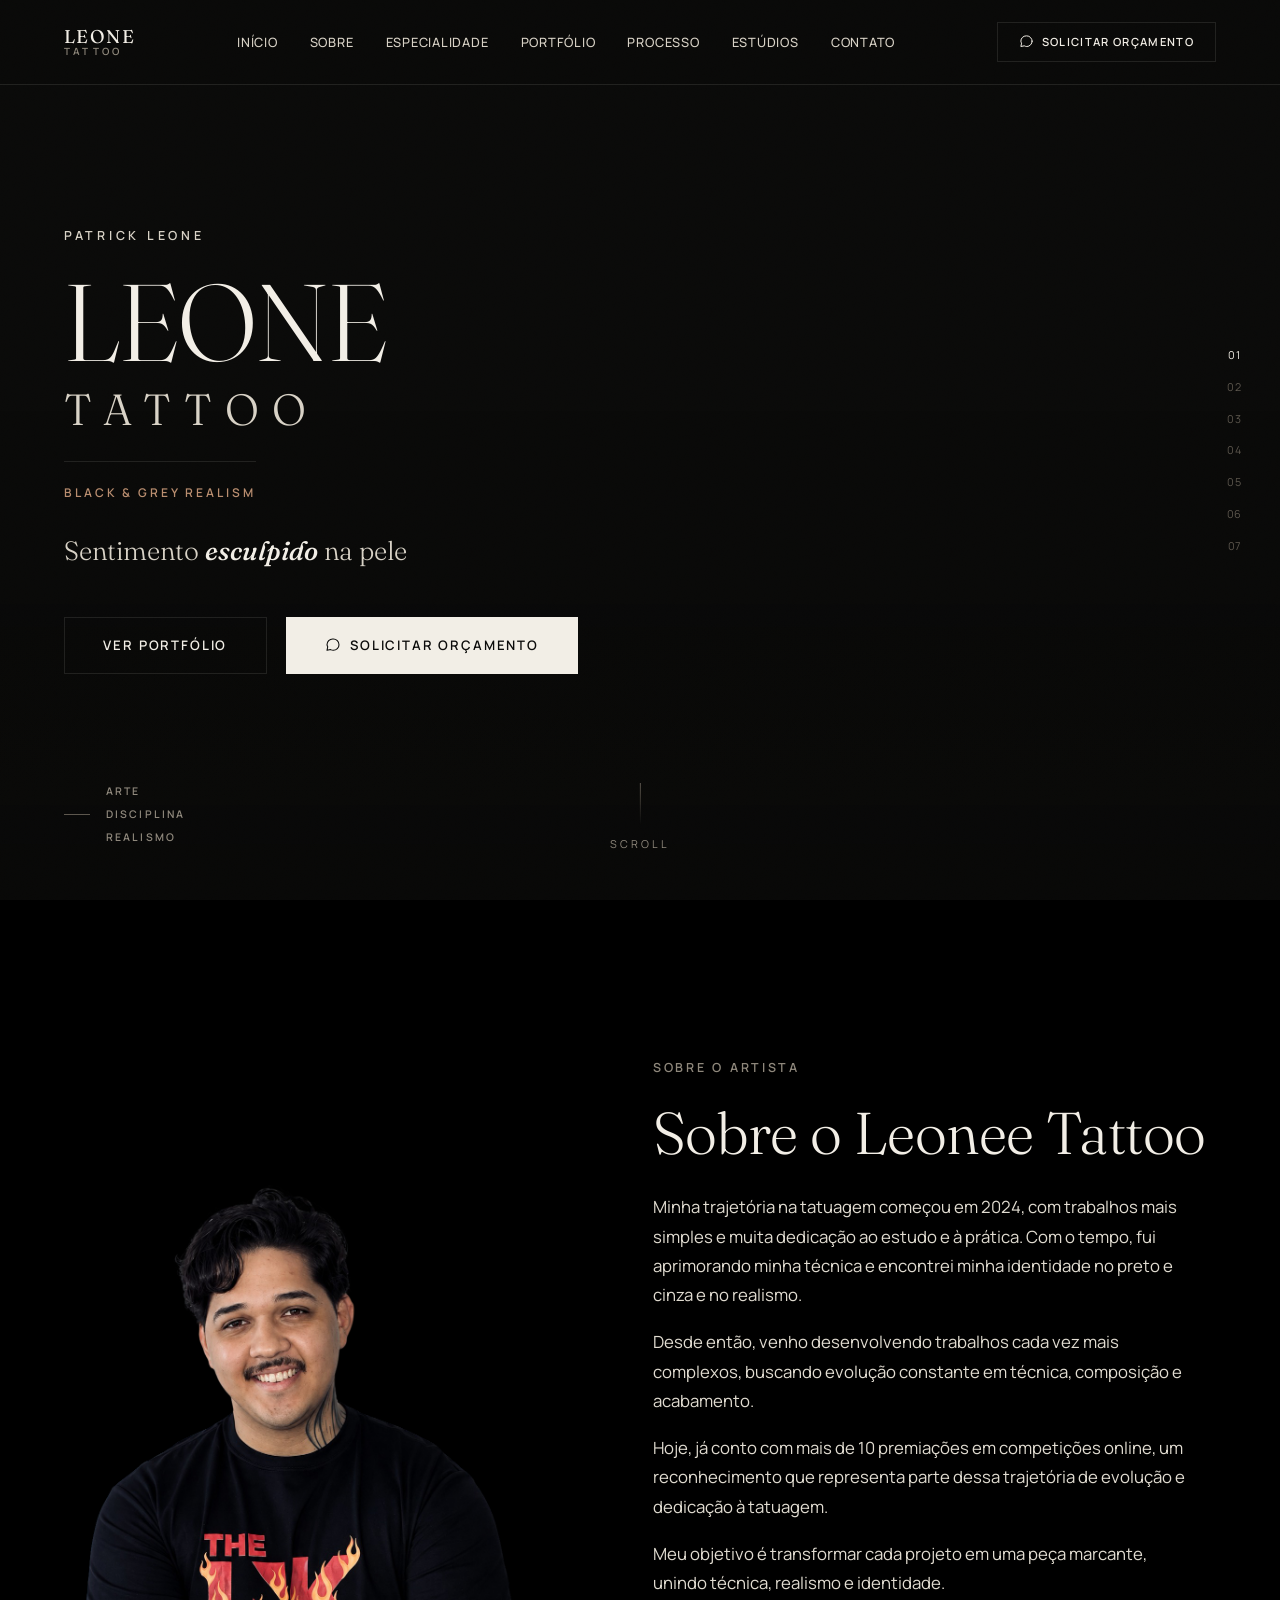
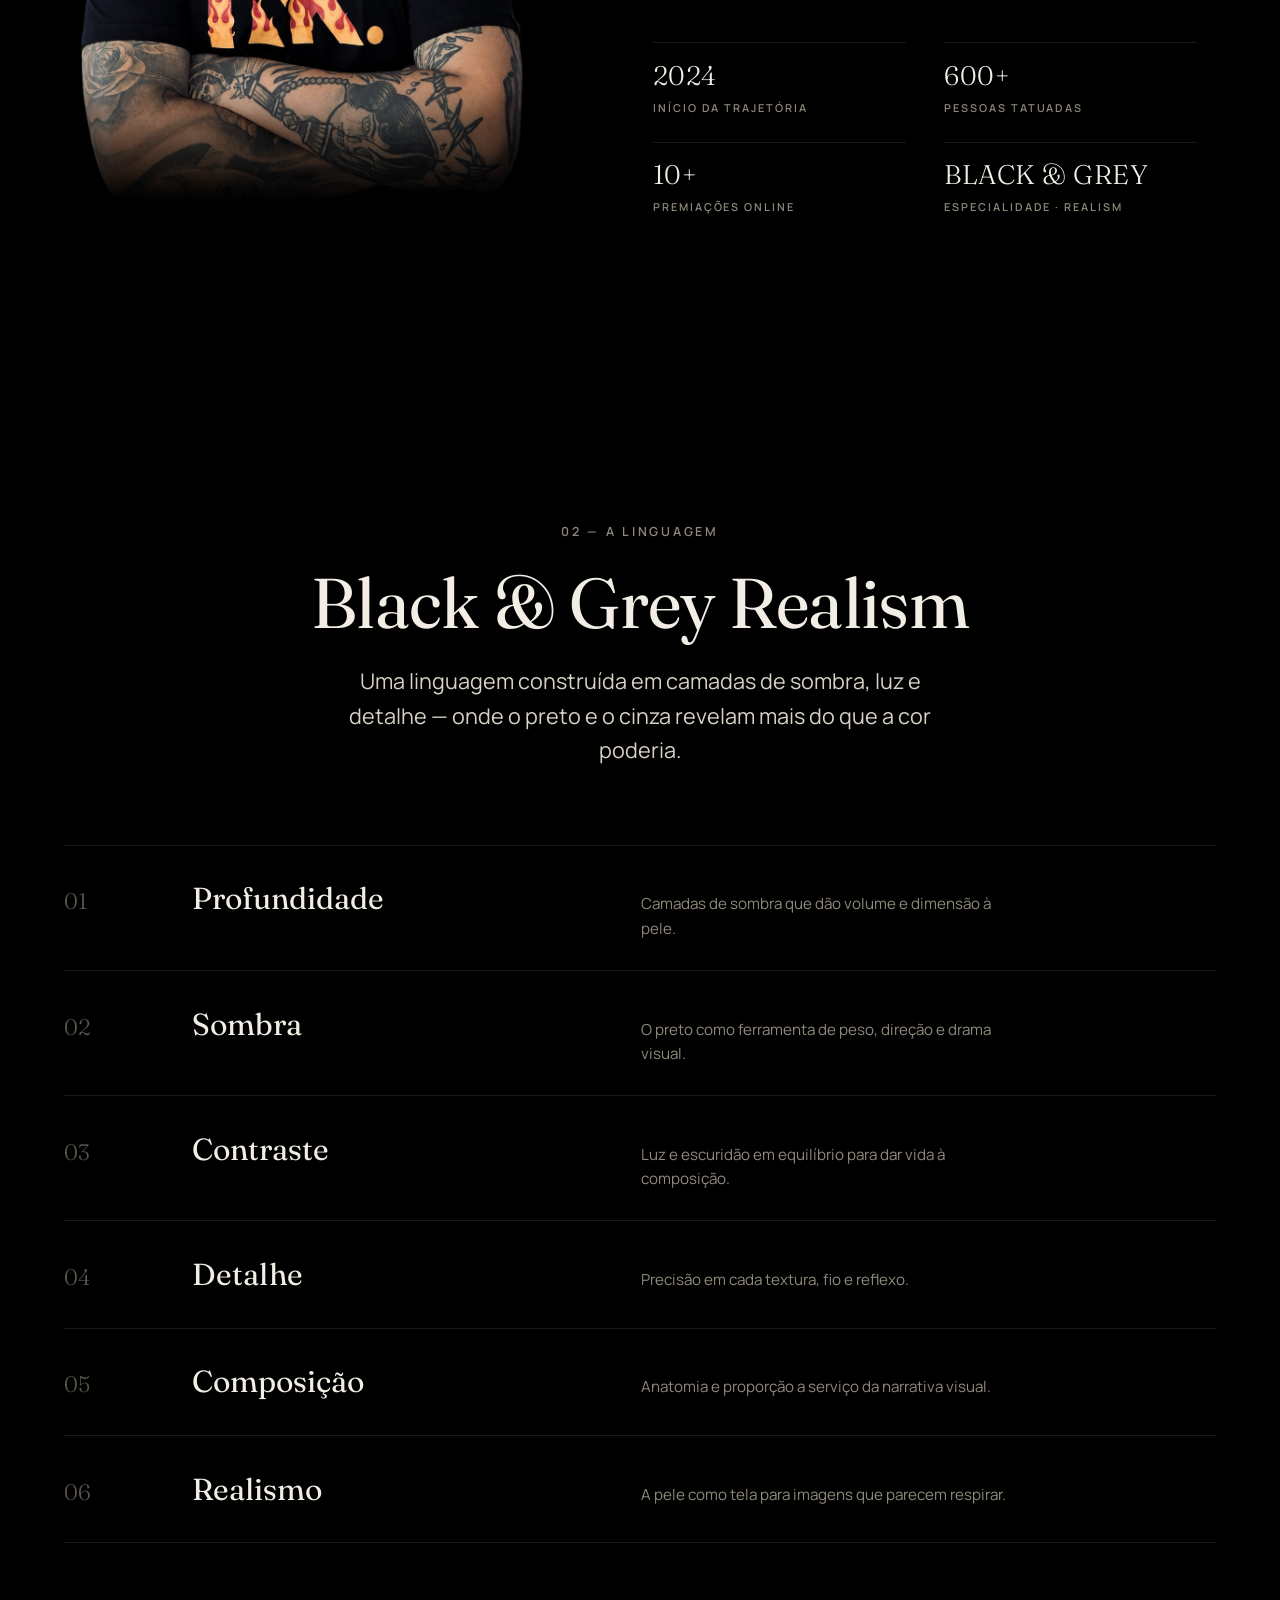
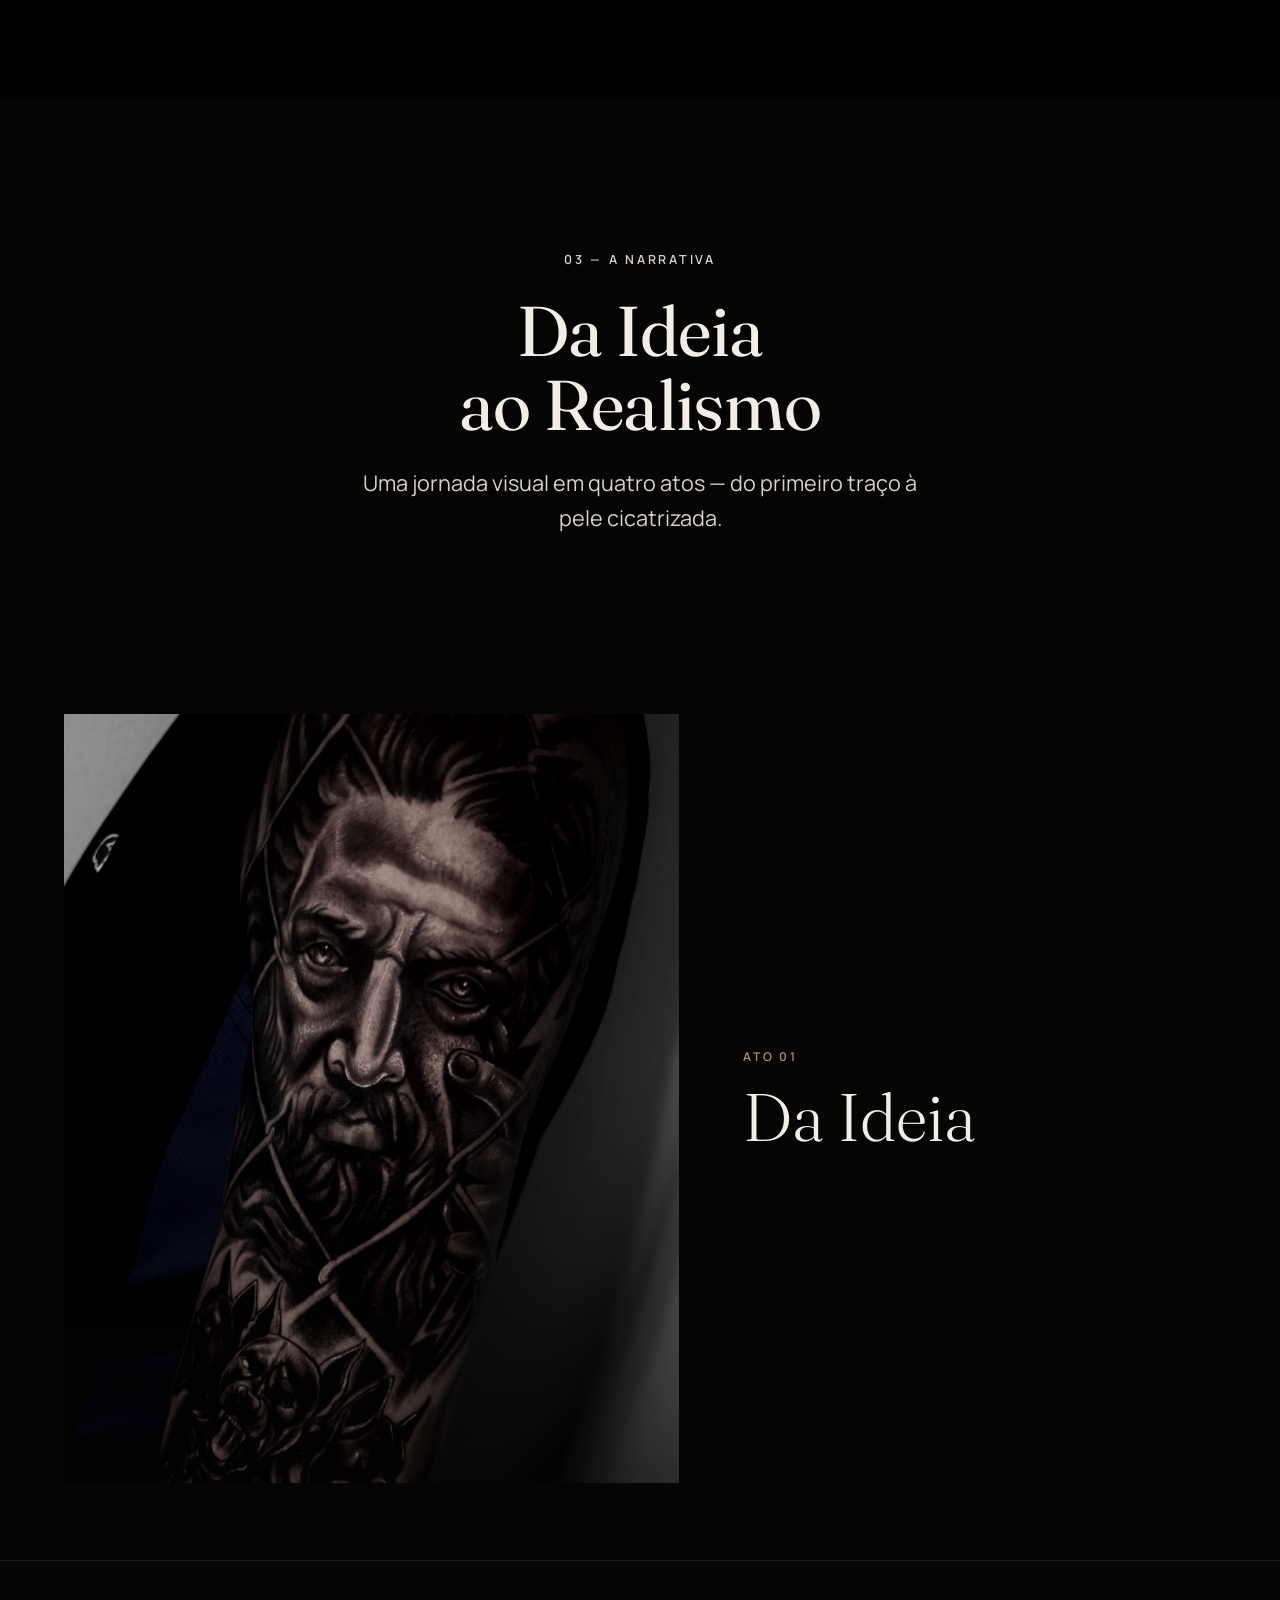
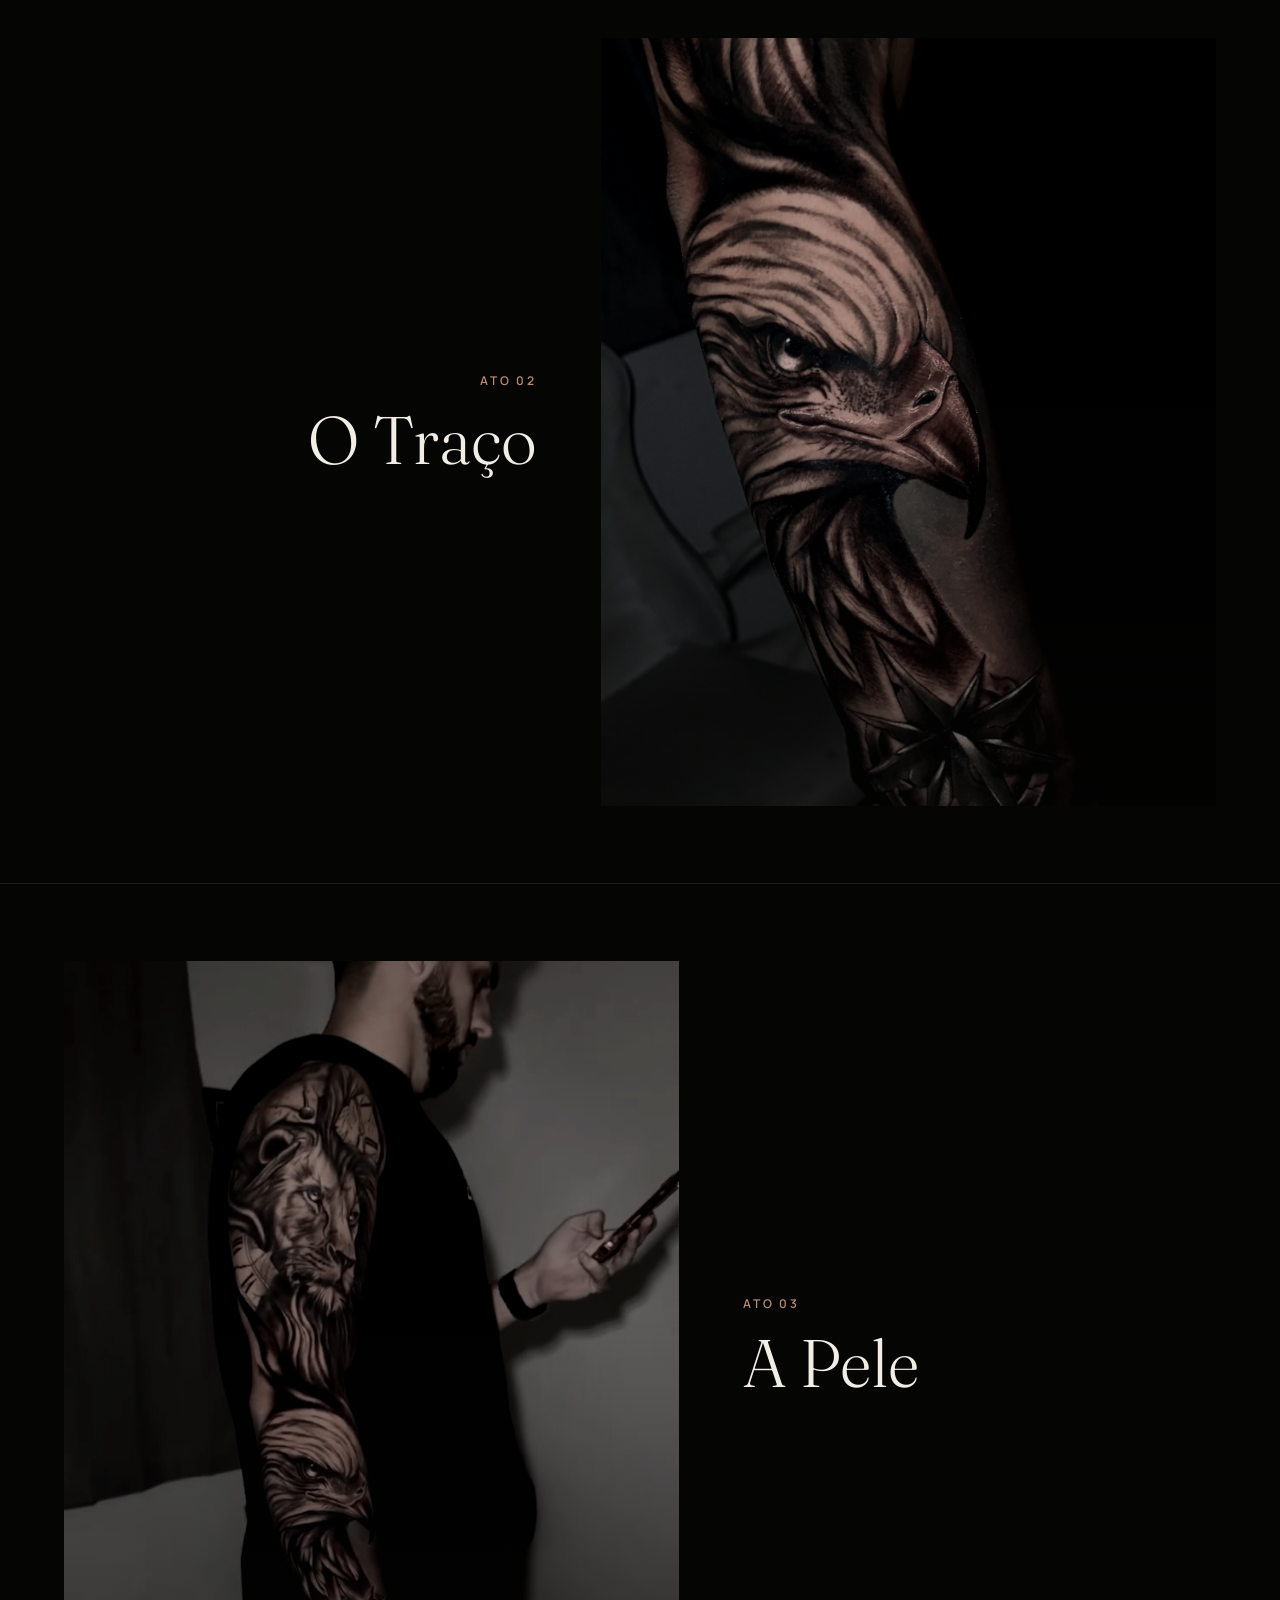
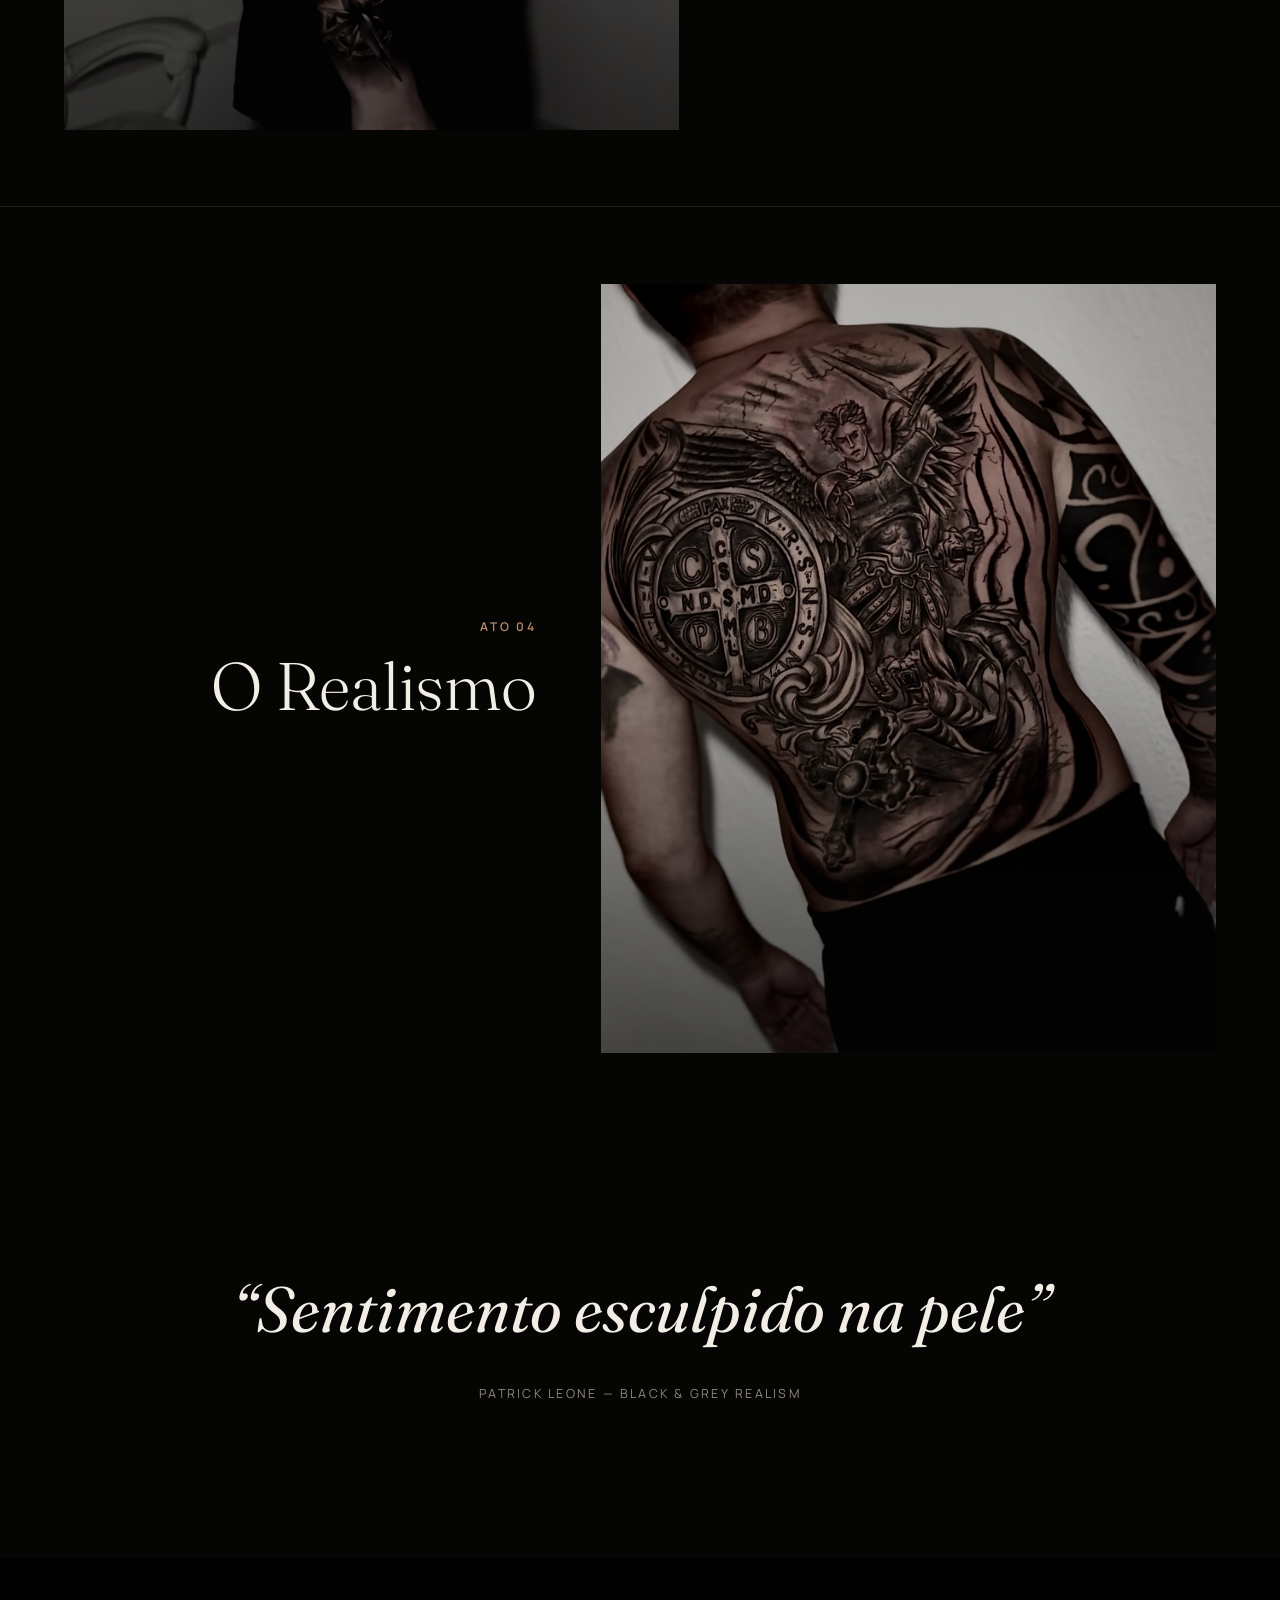
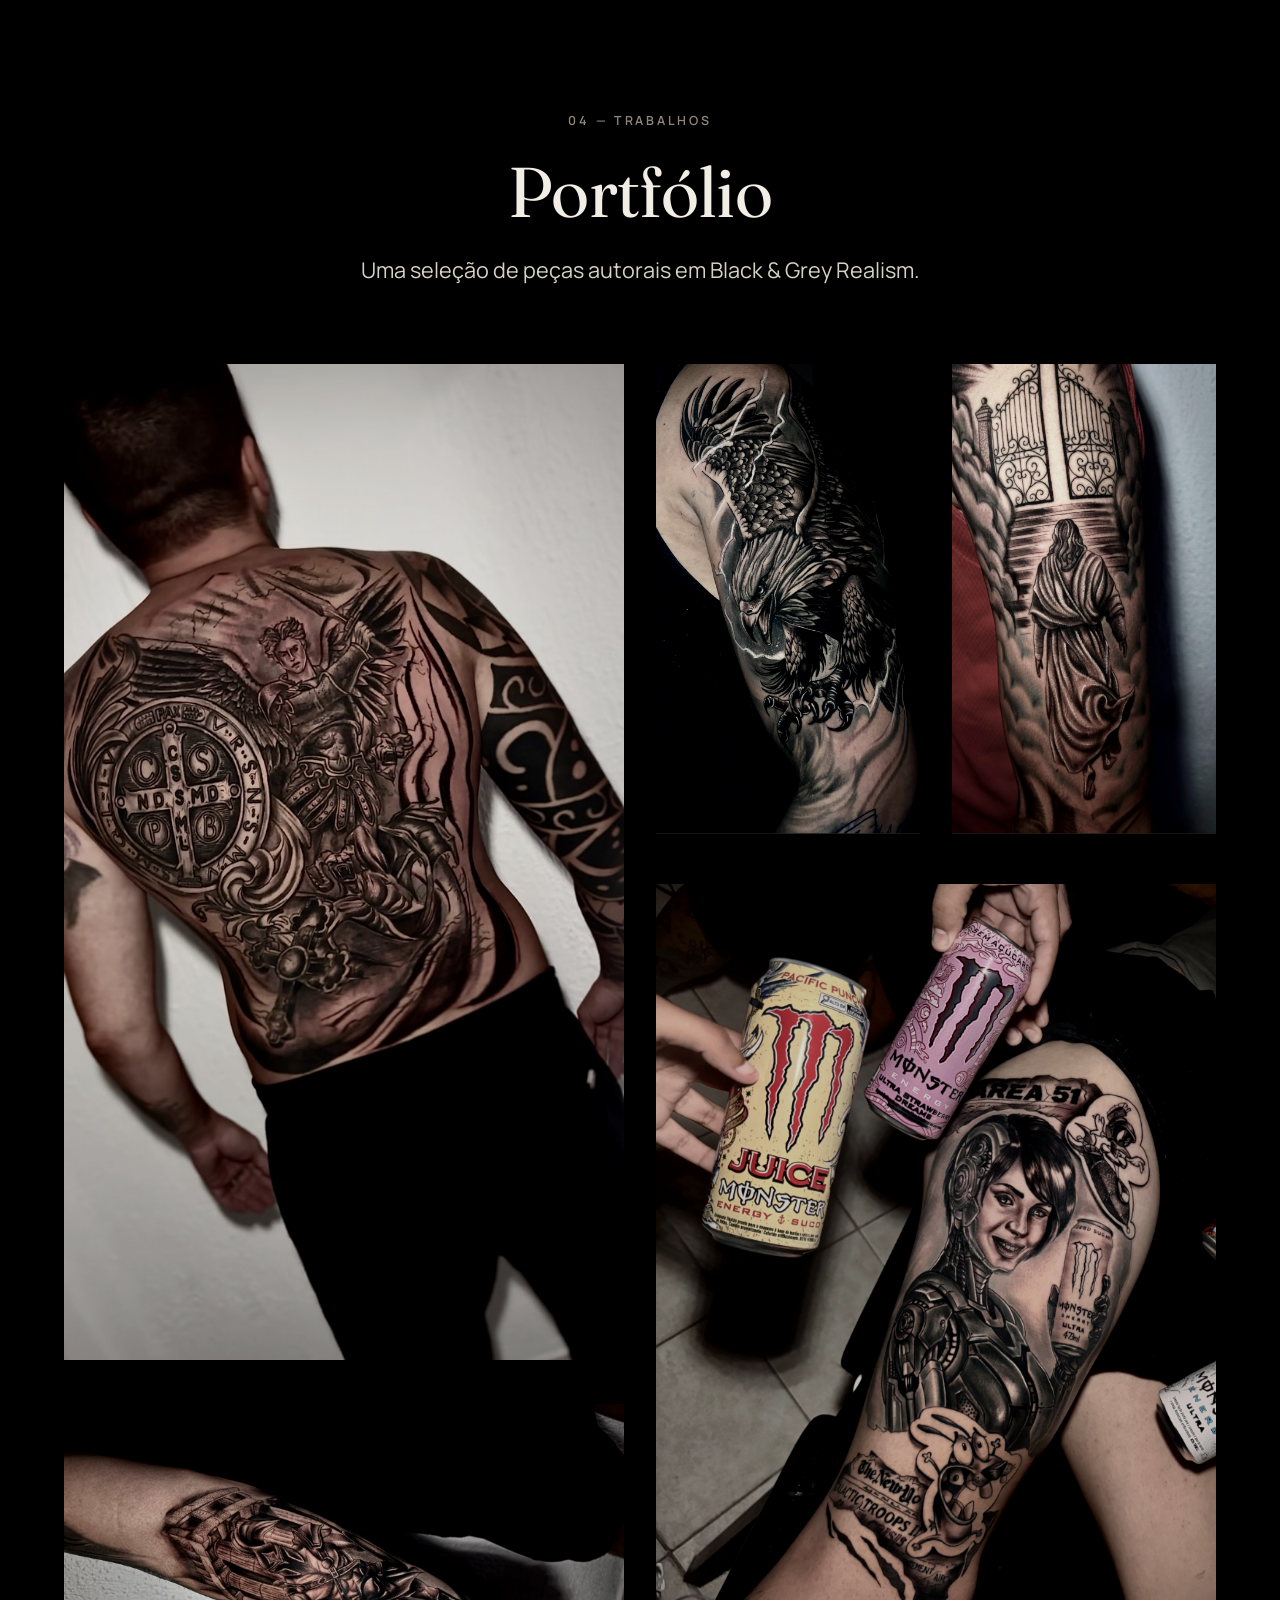
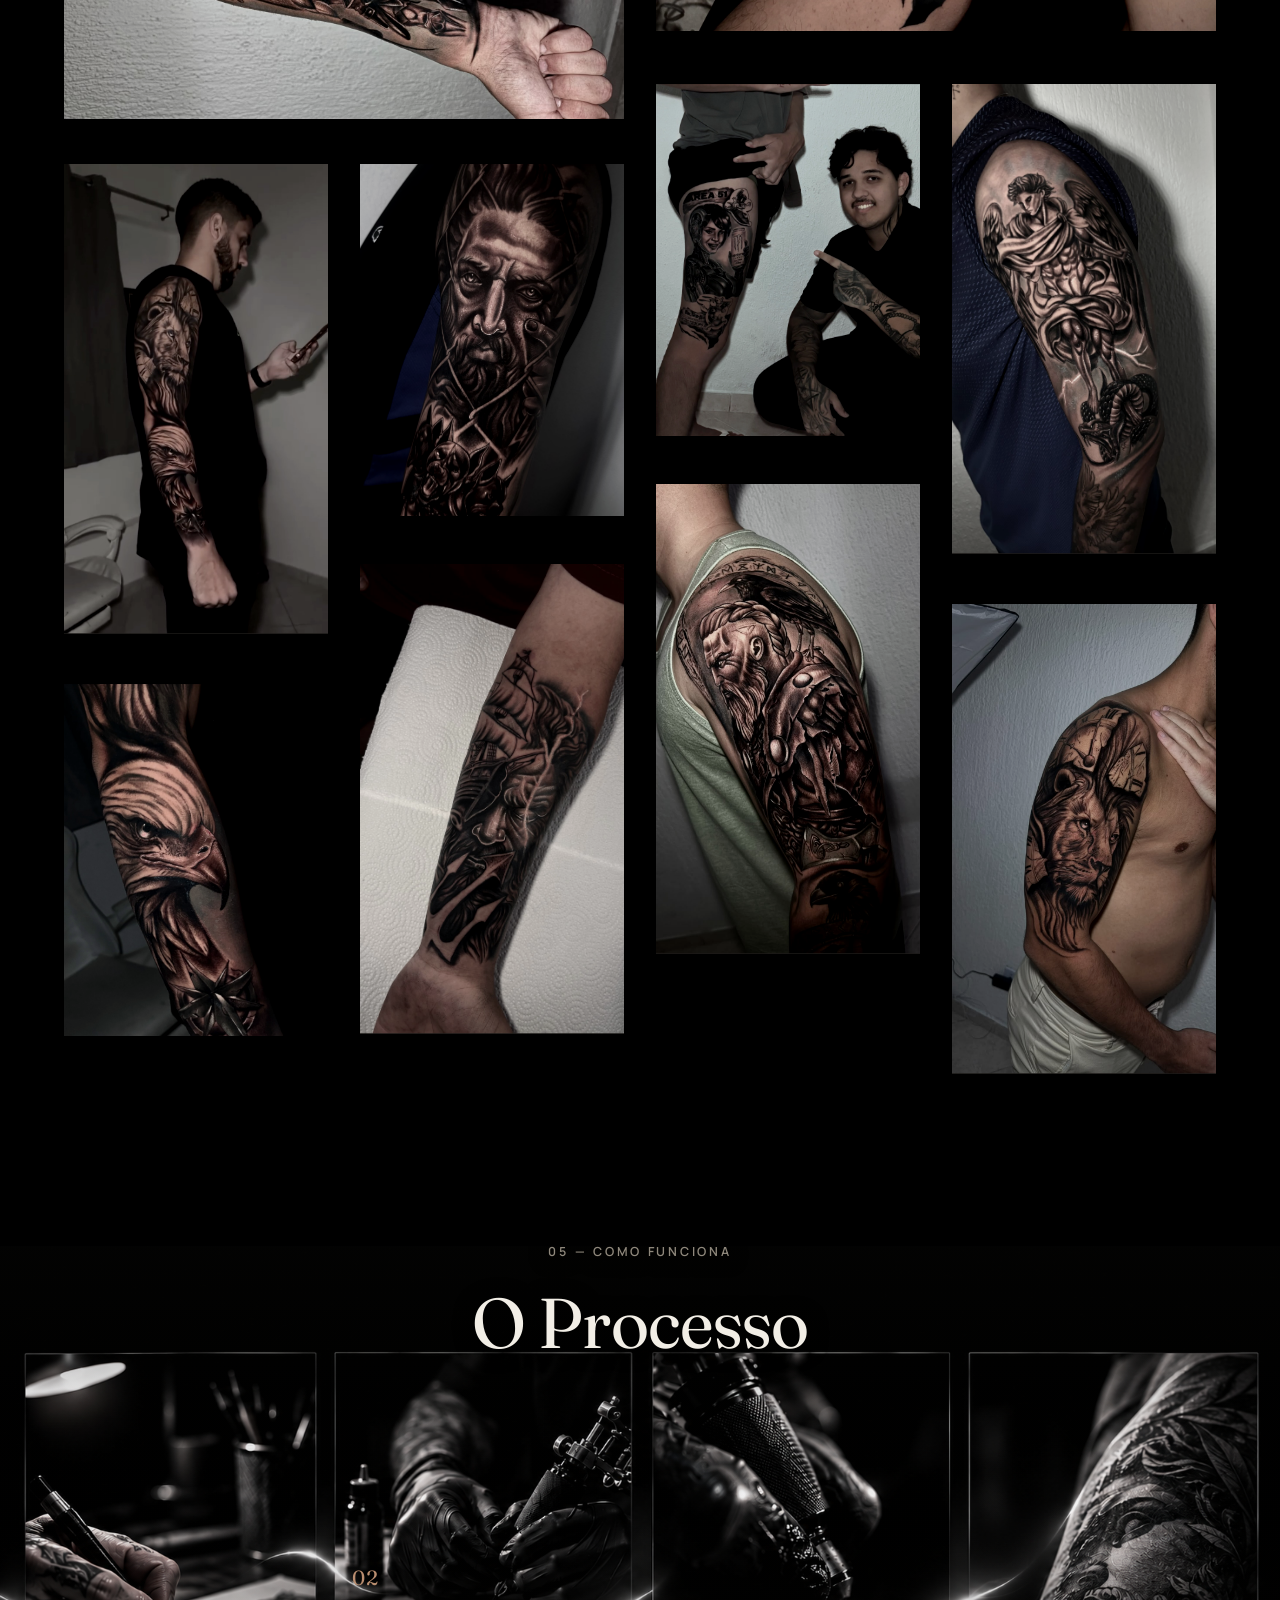
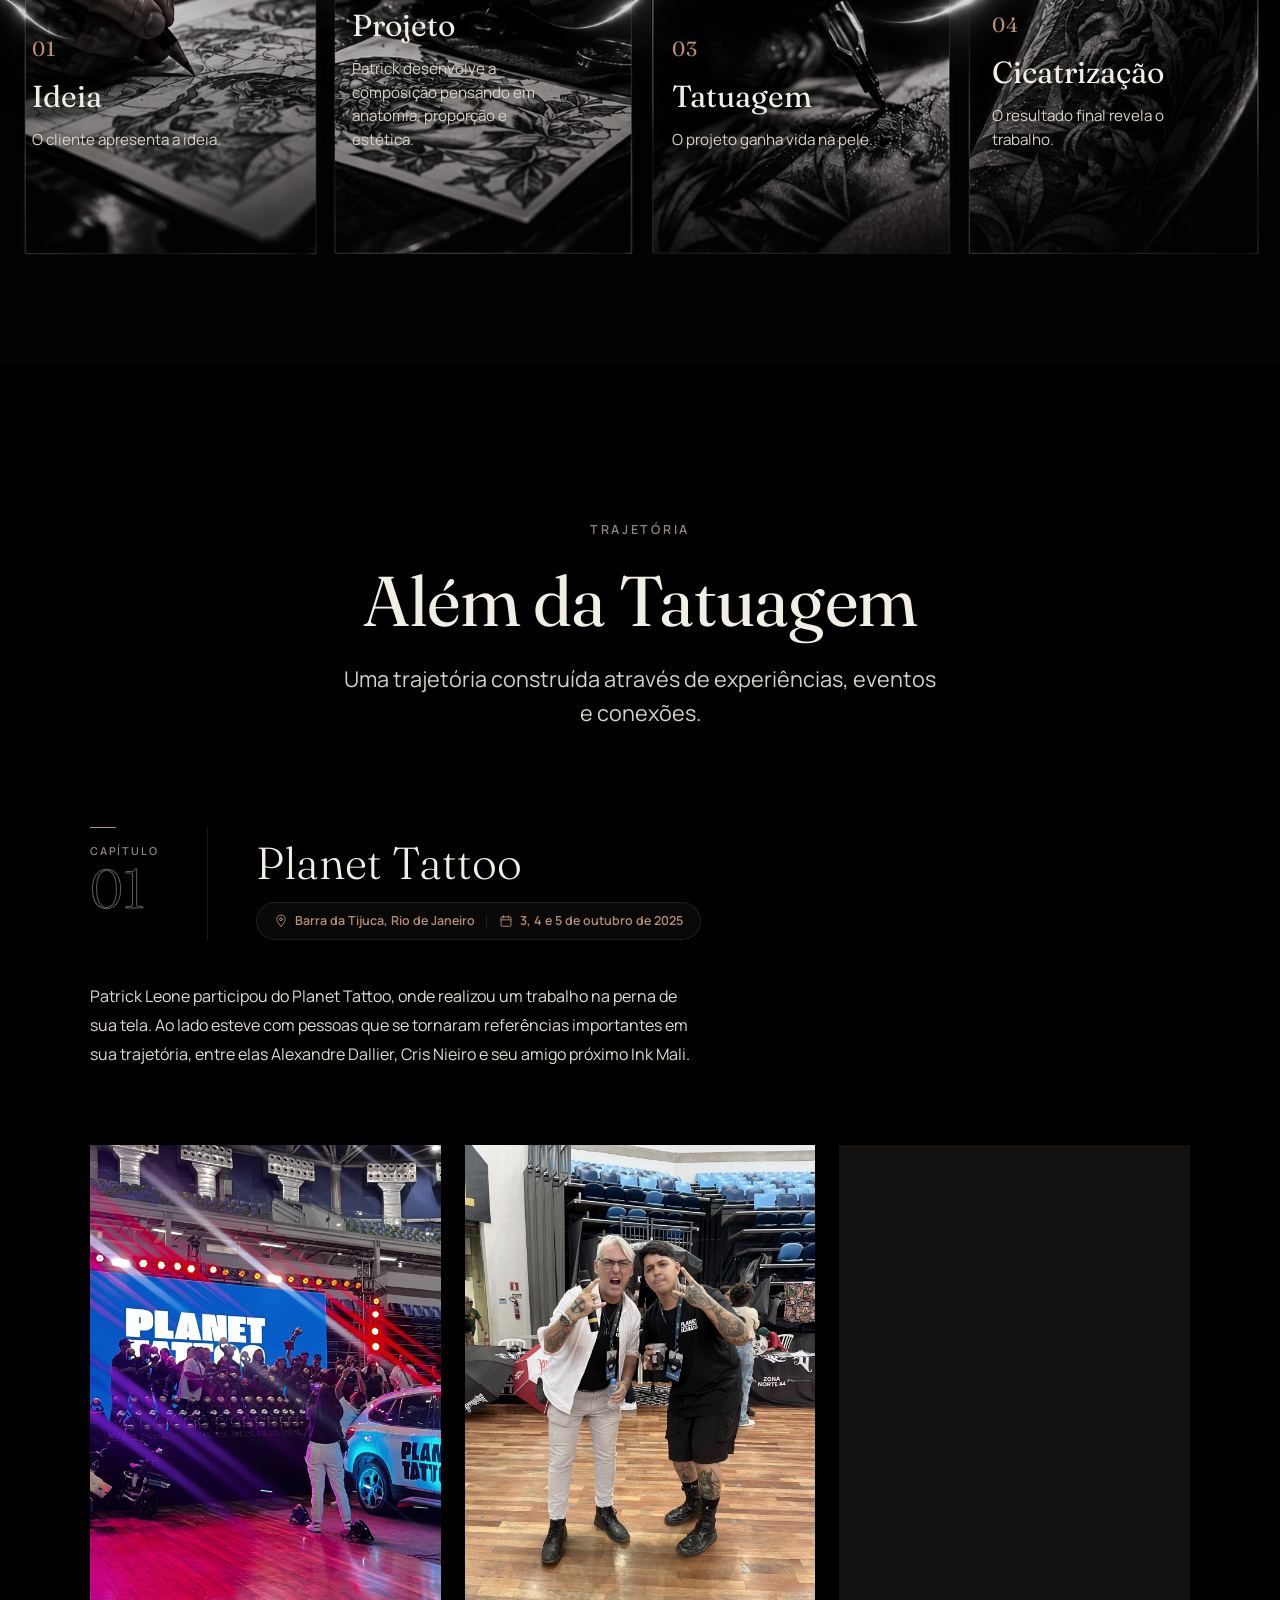
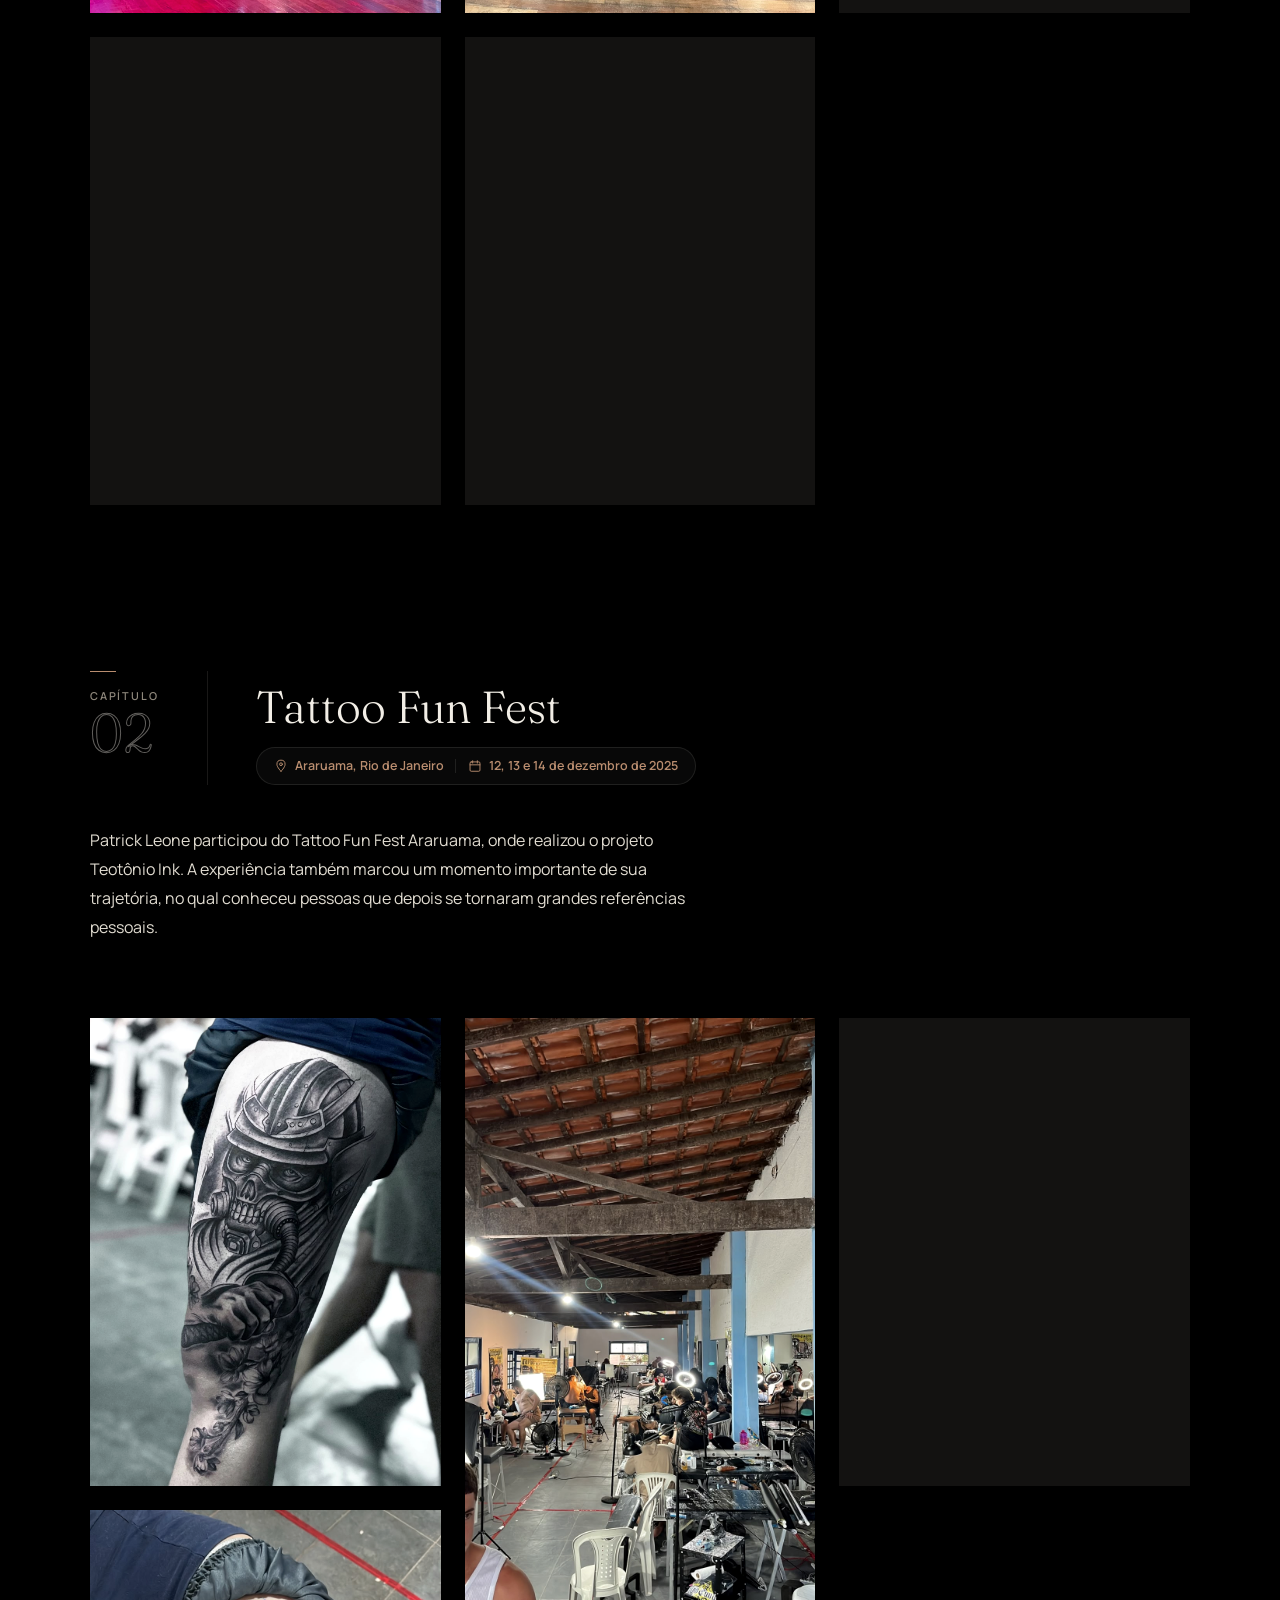
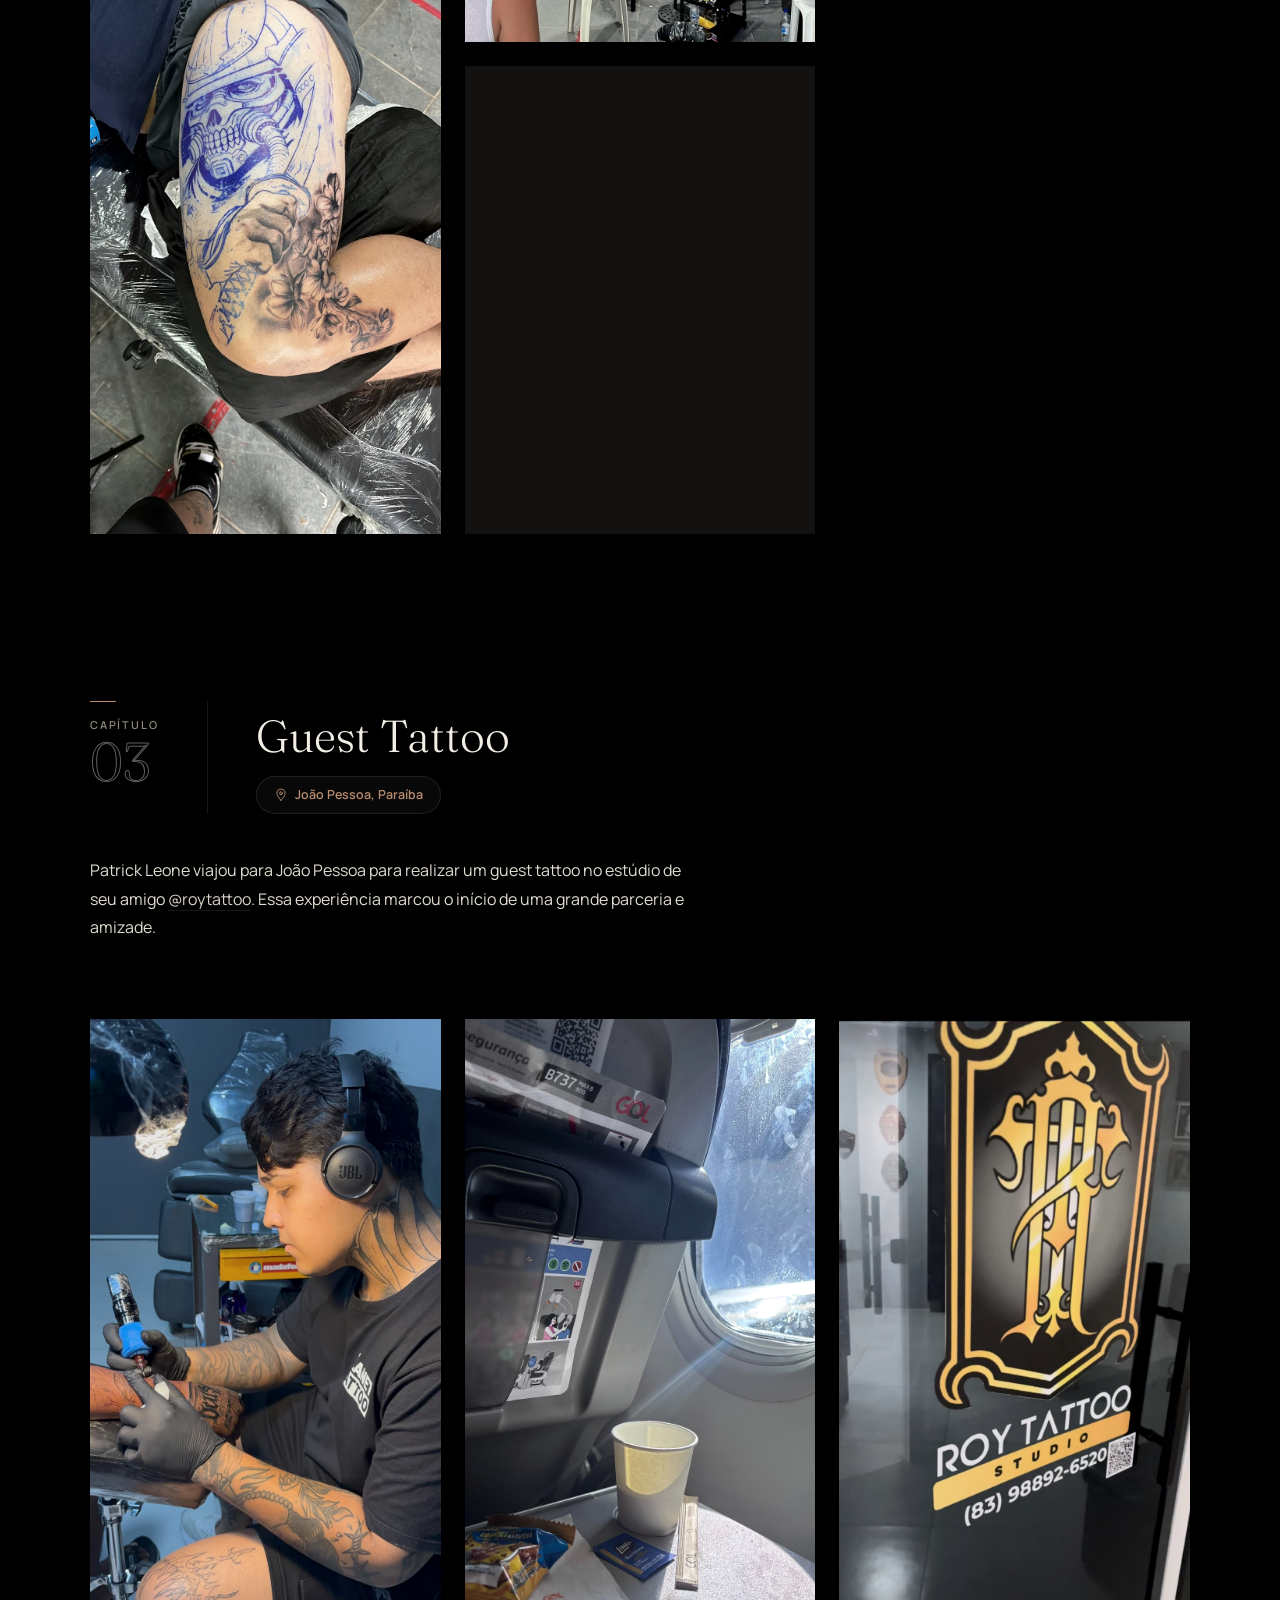
==== commit 31f76651: "SEO final e domínio de produção" ====
--- a/index.html
+++ b/index.html
@@ -9,10 +9,10 @@
 <meta name="theme-color" content="#0a0a09">
 
 <!-- SEO: TODAS as URLs absolutas abaixo (canonical, og:url, og:image, twitter:image e o
-     JSON-LD) usam o domínio provisório https://DOMINIO-DO-SITE.com — o domínio oficial não
+     JSON-LD) usam o domínio provisório https://leone-tattoo.vercel.app — o domínio oficial não
      está definido em nenhum lugar do projeto. Antes de publicar, substitua esse texto pelo
      domínio real (também em robots.txt e sitemap.xml). -->
-<link rel="canonical" href="https://DOMINIO-DO-SITE.com/">
+<link rel="canonical" href="https://leone-tattoo.vercel.app/">
 
 <link rel="icon" href="favicon.ico" sizes="48x48">
 <link rel="icon" href="favicon.svg" type="image/svg+xml">
@@ -23,8 +23,8 @@
 <meta property="og:locale" content="pt_BR">
 <meta property="og:title" content="Leone Tattoo | Tatuagem Black &amp; Grey Realism no Rio de Janeiro">
 <meta property="og:description" content="Patrick Leone, tatuador de Black &amp; Grey Realism no Rio de Janeiro. Veja o portfólio, conheça o processo criativo e peça seu orçamento pelo WhatsApp.">
-<meta property="og:url" content="https://DOMINIO-DO-SITE.com/">
-<meta property="og:image" content="https://DOMINIO-DO-SITE.com/assets/hero/hero-scene.jpg">
+<meta property="og:url" content="https://leone-tattoo.vercel.app/">
+<meta property="og:image" content="https://leone-tattoo.vercel.app/assets/hero/hero-scene.jpg">
 <meta property="og:image:type" content="image/jpeg">
 <meta property="og:image:width" content="1536">
 <meta property="og:image:height" content="1024">
@@ -33,7 +33,7 @@
 <meta name="twitter:card" content="summary_large_image">
 <meta name="twitter:title" content="Leone Tattoo | Tatuagem Black &amp; Grey Realism no Rio de Janeiro">
 <meta name="twitter:description" content="Patrick Leone, tatuador de Black &amp; Grey Realism no Rio de Janeiro. Veja o portfólio, conheça o processo criativo e peça seu orçamento pelo WhatsApp.">
-<meta name="twitter:image" content="https://DOMINIO-DO-SITE.com/assets/hero/hero-scene.jpg">
+<meta name="twitter:image" content="https://leone-tattoo.vercel.app/assets/hero/hero-scene.jpg">
 <meta name="twitter:image:alt" content="Agulha de tatuagem em ação sobre uma tatuagem realista em preto e cinza">
 
 <!-- Dados estruturados (schema.org). Só informações que já estão publicadas no próprio site:
@@ -46,35 +46,35 @@
   "@graph": [
     {
       "@type": "WebSite",
-      "@id": "https://DOMINIO-DO-SITE.com/#website",
-      "url": "https://DOMINIO-DO-SITE.com/",
+      "@id": "https://leone-tattoo.vercel.app/#website",
+      "url": "https://leone-tattoo.vercel.app/",
       "name": "Leone Tattoo",
       "inLanguage": "pt-BR",
-      "publisher": { "@id": "https://DOMINIO-DO-SITE.com/#organization" }
+      "publisher": { "@id": "https://leone-tattoo.vercel.app/#organization" }
     },
     {
       "@type": "WebPage",
-      "@id": "https://DOMINIO-DO-SITE.com/#webpage",
-      "url": "https://DOMINIO-DO-SITE.com/",
+      "@id": "https://leone-tattoo.vercel.app/#webpage",
+      "url": "https://leone-tattoo.vercel.app/",
       "name": "Leone Tattoo | Tatuagem Black & Grey Realism no Rio de Janeiro",
       "description": "Patrick Leone, tatuador de Black & Grey Realism no Rio de Janeiro. Veja o portfólio, conheça o processo criativo e peça seu orçamento pelo WhatsApp.",
       "inLanguage": "pt-BR",
-      "isPartOf": { "@id": "https://DOMINIO-DO-SITE.com/#website" },
-      "about": { "@id": "https://DOMINIO-DO-SITE.com/#patrick" },
+      "isPartOf": { "@id": "https://leone-tattoo.vercel.app/#website" },
+      "about": { "@id": "https://leone-tattoo.vercel.app/#patrick" },
       "primaryImageOfPage": {
         "@type": "ImageObject",
-        "url": "https://DOMINIO-DO-SITE.com/assets/hero/hero-scene.jpg",
+        "url": "https://leone-tattoo.vercel.app/assets/hero/hero-scene.jpg",
         "width": 1536,
         "height": 1024
       }
     },
     {
       "@type": "Organization",
-      "@id": "https://DOMINIO-DO-SITE.com/#organization",
+      "@id": "https://leone-tattoo.vercel.app/#organization",
       "name": "Leone Tattoo",
-      "url": "https://DOMINIO-DO-SITE.com/",
-      "image": "https://DOMINIO-DO-SITE.com/assets/hero/hero-scene.jpg",
-      "founder": { "@id": "https://DOMINIO-DO-SITE.com/#patrick" },
+      "url": "https://leone-tattoo.vercel.app/",
+      "image": "https://leone-tattoo.vercel.app/assets/hero/hero-scene.jpg",
+      "founder": { "@id": "https://leone-tattoo.vercel.app/#patrick" },
       "sameAs": ["https://www.instagram.com/leonee_tattoo/"],
       "contactPoint": {
         "@type": "ContactPoint",
@@ -85,17 +85,17 @@
     },
     {
       "@type": "Person",
-      "@id": "https://DOMINIO-DO-SITE.com/#patrick",
+      "@id": "https://leone-tattoo.vercel.app/#patrick",
       "name": "Patrick Leone",
       "jobTitle": "Tatuador",
       "description": "Tatuador especializado em Black & Grey Realism.",
-      "url": "https://DOMINIO-DO-SITE.com/",
-      "image": "https://DOMINIO-DO-SITE.com/assets/artist/pratrick%20leone.png",
+      "url": "https://leone-tattoo.vercel.app/",
+      "image": "https://leone-tattoo.vercel.app/assets/artist/pratrick%20leone.png",
       "telephone": "+55-21-97698-1687",
       "sameAs": ["https://www.instagram.com/leonee_tattoo/"],
       "knowsAbout": ["Black & Grey Realism", "Tatuagem realista"],
       "address": { "@type": "PostalAddress", "addressLocality": "Rio de Janeiro", "addressCountry": "BR" },
-      "worksFor": { "@id": "https://DOMINIO-DO-SITE.com/#organization" },
+      "worksFor": { "@id": "https://leone-tattoo.vercel.app/#organization" },
       "workLocation": [
         {
           "@type": "Place",
@@ -113,10 +113,10 @@
     },
     {
       "@type": "Service",
-      "@id": "https://DOMINIO-DO-SITE.com/#service",
+      "@id": "https://leone-tattoo.vercel.app/#service",
       "name": "Tatuagem em Black & Grey Realism",
       "serviceType": "Tatuagem",
-      "provider": { "@id": "https://DOMINIO-DO-SITE.com/#patrick" },
+      "provider": { "@id": "https://leone-tattoo.vercel.app/#patrick" },
       "areaServed": { "@type": "City", "name": "Rio de Janeiro" }
     }
   ]
